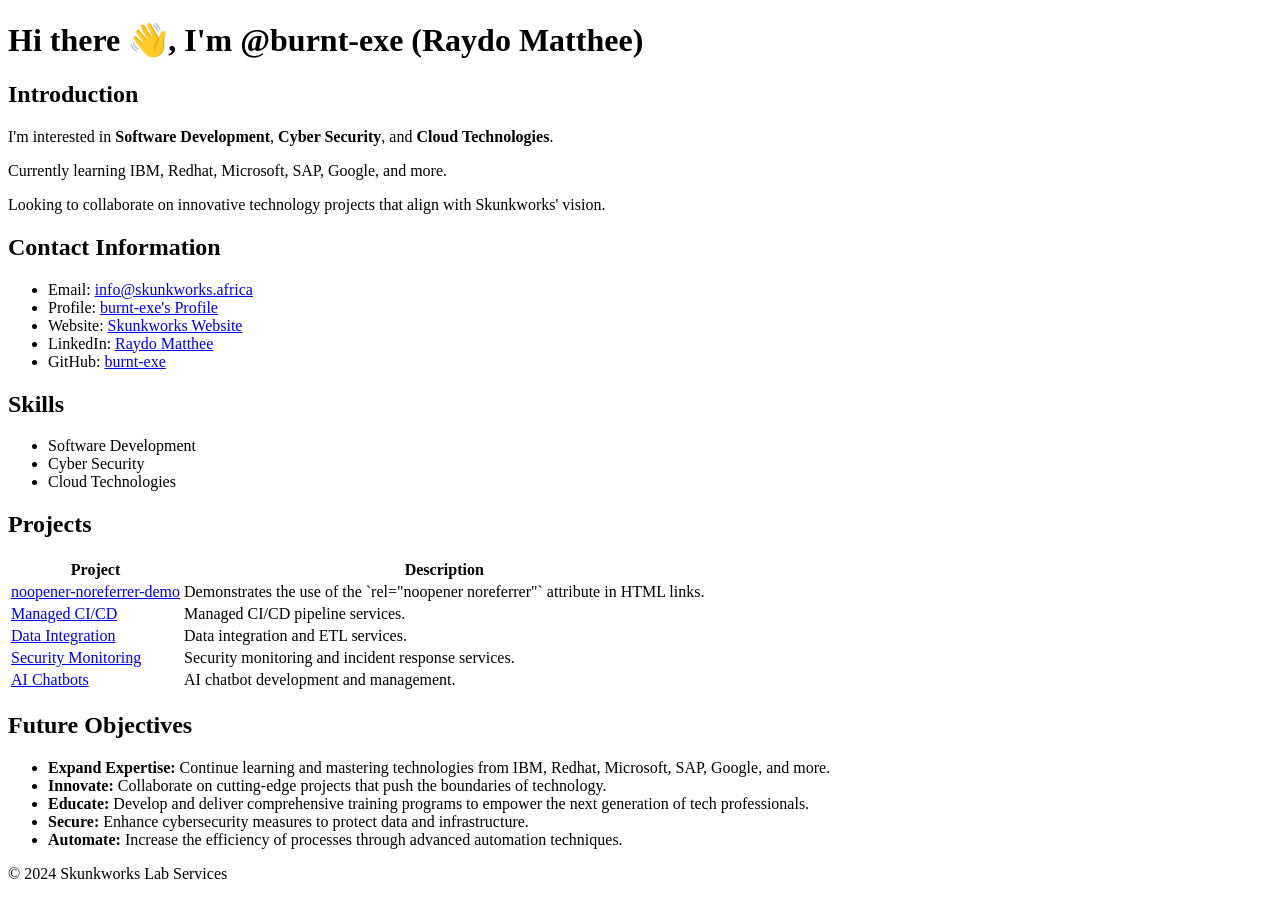
==== index.html @ c267a1cf "Create index.html Signed-off-by: Raydo M <126121348+burnt-exe@users.noreply.github.com>" ====
<!DOCTYPE html>
<html lang="en">
<head>
    <meta charset="UTF-8">
    <meta name="viewport" content="width=device-width, initial-scale=1.0">
    <title>Raydo Matthee - CV</title>
    
    <!-- SEO Meta Tags -->
    <meta name="description" content="CV of Raydo Matthee (@burnt-exe) - Software Developer, Cyber Security Specialist, and Cloud Technologies Expert">
    <meta name="keywords" content="Raydo Matthee, burnt-exe, CV, Software Development, Cyber Security, Cloud Technologies">
    
    <!-- Open Graph Tags -->
    <meta property="og:title" content="Raydo Matthee (@burnt-exe) - CV">
    <meta property="og:description" content="Professional CV of Raydo Matthee - Software Developer, Cyber Security Specialist, and Cloud Technologies Expert">
    <meta property="og:type" content="website">
    <meta property="og:url" content="https://burnt-exe.github.io/burnt-exe.io">
    <meta property="og:image" content="https://burnt-exe.github.io/burnt-exe.io/profile-picture.jpg">
    
    <!-- Favicon -->
    <link rel="icon" href="favicon.ico" type="image/x-icon">
</head>
<body>
    <header>
        <h1>Hi there 👋, I'm @burnt-exe (Raydo Matthee)</h1>
    </header>

    <main>
        <section id="introduction">
            <h2>Introduction</h2>
            <p>I'm interested in <strong>Software Development</strong>, <strong>Cyber Security</strong>, and <strong>Cloud Technologies</strong>.</p>
            <p>Currently learning IBM, Redhat, Microsoft, SAP, Google, and more.</p>
            <p>Looking to collaborate on innovative technology projects that align with Skunkworks' vision.</p>
        </section>

        <section id="contact">
            <h2>Contact Information</h2>
            <ul>
                <li>Email: <a href="mailto:info@skunkworks.africa">info@skunkworks.africa</a></li>
                <li>Profile: <a href="https://burnt-exe.github.io/burnt-exe.io">burnt-exe's Profile</a></li>
                <li>Website: <a href="https://www.skunkworks.africa">Skunkworks Website</a></li>
                <li>LinkedIn: <a href="https://www.linkedin.com/in/raydo-matthee/">Raydo Matthee</a></li>
                <li>GitHub: <a href="https://github.com/burnt-exe">burnt-exe</a></li>
            </ul>
        </section>

        <section id="skills">
            <h2>Skills</h2>
            <ul>
                <li>Software Development</li>
                <li>Cyber Security</li>
                <li>Cloud Technologies</li>
            </ul>
        </section>

        <section id="projects">
            <h2>Projects</h2>
            <table>
                <tr>
                    <th>Project</th>
                    <th>Description</th>
                </tr>
                <tr>
                    <td><a href="https://github.com/Skunkworks-Lab-Services/noopener-noreferrer-demo">noopener-noreferrer-demo</a></td>
                    <td>Demonstrates the use of the `rel="noopener noreferrer"` attribute in HTML links.</td>
                </tr>
                <tr>
                    <td><a href="https://github.com/Skunkworks-Lab-Services/ci-cd">Managed CI/CD</a></td>
                    <td>Managed CI/CD pipeline services.</td>
                </tr>
                <tr>
                    <td><a href="https://github.com/Skunkworks-Lab-Services/data-integration">Data Integration</a></td>
                    <td>Data integration and ETL services.</td>
                </tr>
                <tr>
                    <td><a href="https://github.com/Skunkworks-Lab-Services/security-monitoring">Security Monitoring</a></td>
                    <td>Security monitoring and incident response services.</td>
                </tr>
                <tr>
                    <td><a href="https://github.com/Skunkworks-Lab-Services/ai-chatbots">AI Chatbots</a></td>
                    <td>AI chatbot development and management.</td>
                </tr>
            </table>
        </section>

        <section id="future-objectives">
            <h2>Future Objectives</h2>
            <ul>
                <li><strong>Expand Expertise:</strong> Continue learning and mastering technologies from IBM, Redhat, Microsoft, SAP, Google, and more.</li>
                <li><strong>Innovate:</strong> Collaborate on cutting-edge projects that push the boundaries of technology.</li>
                <li><strong>Educate:</strong> Develop and deliver comprehensive training programs to empower the next generation of tech professionals.</li>
                <li><strong>Secure:</strong> Enhance cybersecurity measures to protect data and infrastructure.</li>
                <li><strong>Automate:</strong> Increase the efficiency of processes through advanced automation techniques.</li>
            </ul>
        </section>
    </main>

    <footer>
        <p>&copy; 2024 Skunkworks Lab Services</p>
    </footer>
</body>
</html>
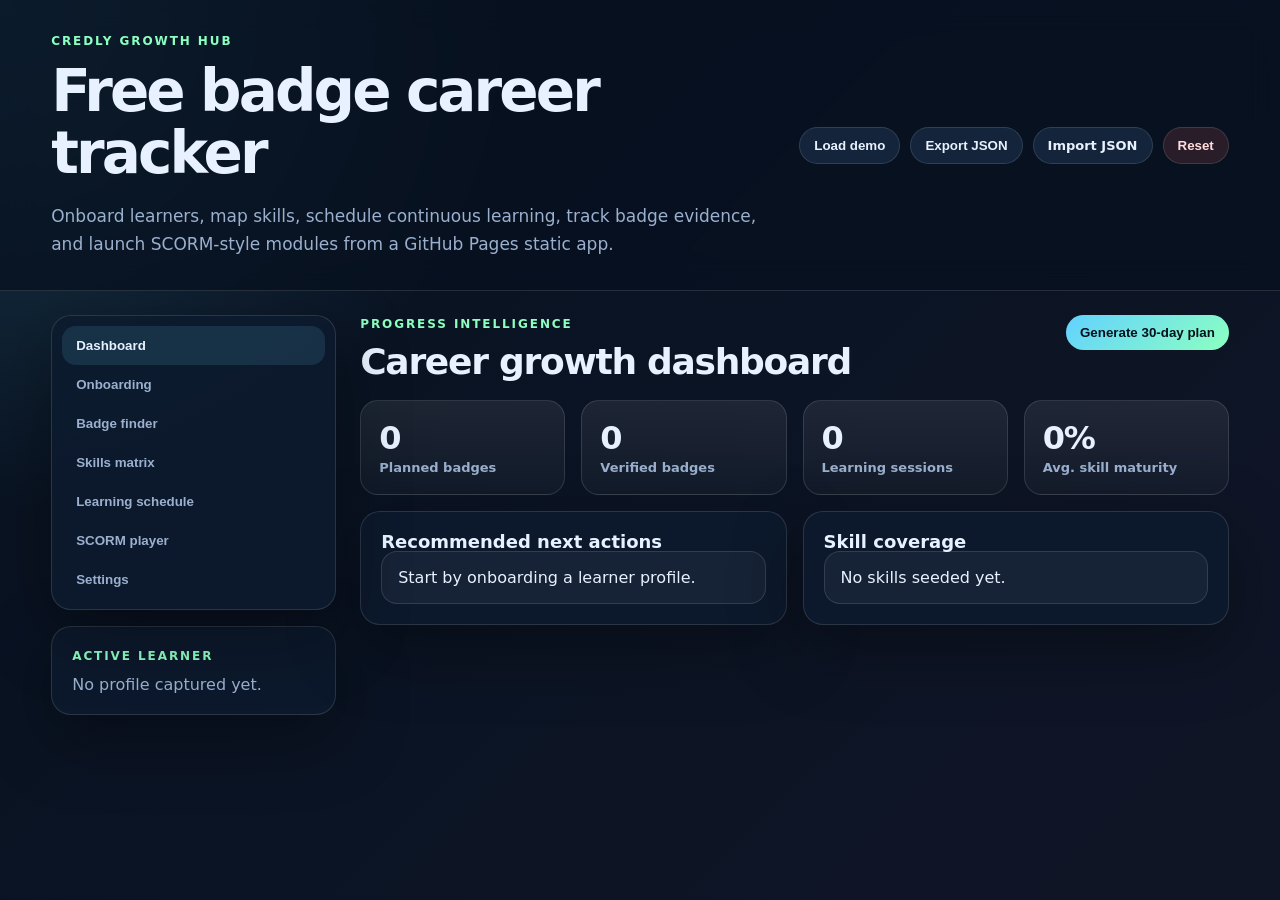
==== commit 0264773f: "Deploy Credly Growth Hub static app" ====
--- a/index.html
+++ b/index.html
@@ -1,101 +1,360 @@
-<!DOCTYPE html>
+<!doctype html>
 <html lang="en">
 <head>
-    <meta charset="UTF-8">
-    <meta name="viewport" content="width=device-width, initial-scale=1.0">
-    <title>Raydo Matthee - CV</title>
-    
-    <!-- SEO Meta Tags -->
-    <meta name="description" content="CV of Raydo Matthee (@burnt-exe) - Software Developer, Cyber Security Specialist, and Cloud Technologies Expert">
-    <meta name="keywords" content="Raydo Matthee, burnt-exe, CV, Software Development, Cyber Security, Cloud Technologies">
-    
-    <!-- Open Graph Tags -->
-    <meta property="og:title" content="Raydo Matthee (@burnt-exe) - CV">
-    <meta property="og:description" content="Professional CV of Raydo Matthee - Software Developer, Cyber Security Specialist, and Cloud Technologies Expert">
-    <meta property="og:type" content="website">
-    <meta property="og:url" content="https://burnt-exe.github.io/burnt-exe.io">
-    <meta property="og:image" content="https://burnt-exe.github.io/burnt-exe.io/profile-picture.jpg">
-    
-    <!-- Favicon -->
-    <link rel="icon" href="favicon.ico" type="image/x-icon">
+  <meta charset="utf-8" />
+  <meta name="viewport" content="width=device-width, initial-scale=1" />
+  <title>Credly Growth Hub | Badge Career Tracker</title>
+  <meta name="description" content="Static GitHub Pages app for learner onboarding, free Credly badge planning, skills tracking, scheduled learning, and SCORM-style progress." />
+  <link rel="manifest" href="manifest.webmanifest" />
+  <style>
+    :root {
+      --bg: #07111f;
+      --panel: #0d1b2e;
+      --panel-2: #13243b;
+      --text: #e8f1ff;
+      --muted: #9bb0ce;
+      --brand: #62d2ff;
+      --brand-2: #8cffc1;
+      --danger: #ff6b6b;
+      --warn: #ffd166;
+      --line: rgba(255,255,255,.12);
+      --shadow: 0 22px 70px rgba(0,0,0,.35);
+      --radius: 20px;
+    }
+    * { box-sizing: border-box; }
+    body {
+      margin: 0;
+      font-family: Inter, ui-sans-serif, system-ui, -apple-system, BlinkMacSystemFont, "Segoe UI", sans-serif;
+      background: radial-gradient(circle at top left, rgba(98,210,255,.22), transparent 32rem), linear-gradient(135deg, #07111f 0%, #0b1424 50%, #101526 100%);
+      color: var(--text);
+      min-height: 100vh;
+    }
+    a { color: var(--brand); }
+    .app-header {
+      padding: 32px clamp(18px, 4vw, 56px);
+      display: grid;
+      grid-template-columns: minmax(0, 1fr) auto;
+      gap: 24px;
+      align-items: center;
+      border-bottom: 1px solid var(--line);
+      background: rgba(7,17,31,.74);
+      backdrop-filter: blur(16px);
+      position: sticky;
+      top: 0;
+      z-index: 10;
+    }
+    .eyebrow { color: var(--brand-2); text-transform: uppercase; font-size: 12px; letter-spacing: .16em; margin: 0 0 8px; font-weight: 800; }
+    h1, h2, h3 { margin: 0; line-height: 1.08; }
+    h1 { font-size: clamp(32px, 5vw, 58px); letter-spacing: -0.05em; }
+    h2 { font-size: clamp(24px, 3vw, 36px); letter-spacing: -0.035em; }
+    h3 { font-size: 18px; }
+    p { color: var(--muted); line-height: 1.65; }
+    .subtitle { max-width: 860px; font-size: 17px; margin-bottom: 0; }
+    .actions, .header-actions { display: flex; flex-wrap: wrap; gap: 10px; align-items: center; justify-content: flex-end; }
+    .btn {
+      appearance: none;
+      border: 1px solid var(--line);
+      border-radius: 999px;
+      color: var(--text);
+      background: var(--panel-2);
+      padding: 10px 14px;
+      font-weight: 800;
+      cursor: pointer;
+      transition: .18s ease;
+      text-decoration: none;
+      display: inline-flex;
+      align-items: center;
+      gap: 8px;
+    }
+    .btn:hover { transform: translateY(-1px); border-color: rgba(98,210,255,.55); }
+    .btn.primary { background: linear-gradient(135deg, var(--brand), var(--brand-2)); color: #04101c; border: 0; }
+    .btn.danger { background: rgba(255,107,107,.14); color: #ffdede; }
+    .btn.small { padding: 7px 10px; font-size: 12px; }
+    .layout { display: grid; grid-template-columns: 285px minmax(0, 1fr); gap: 24px; padding: 24px clamp(18px, 4vw, 56px) 56px; }
+    .sidebar { display: flex; flex-direction: column; gap: 16px; }
+    .nav, .panel {
+      background: rgba(13,27,46,.88);
+      border: 1px solid var(--line);
+      border-radius: var(--radius);
+      box-shadow: var(--shadow);
+    }
+    .nav { padding: 10px; position: sticky; top: 144px; }
+    .nav button {
+      width: 100%;
+      border: 0;
+      background: transparent;
+      color: var(--muted);
+      text-align: left;
+      padding: 12px 14px;
+      border-radius: 14px;
+      font-weight: 800;
+      cursor: pointer;
+    }
+    .nav button.active, .nav button:hover { background: rgba(98,210,255,.12); color: var(--text); }
+    .panel { padding: 20px; }
+    .content { min-width: 0; }
+    .view { display: none; }
+    .view.active { display: block; animation: fade .18s ease; }
+    @keyframes fade { from { opacity: 0; transform: translateY(6px); } to { opacity: 1; transform: none; } }
+    .section-heading { display: flex; justify-content: space-between; align-items: flex-start; gap: 16px; margin-bottom: 18px; }
+    .grid { display: grid; gap: 16px; }
+    .stats { grid-template-columns: repeat(4, minmax(0, 1fr)); }
+    .two { grid-template-columns: repeat(2, minmax(0, 1fr)); }
+    .three { grid-template-columns: repeat(3, minmax(0, 1fr)); }
+    .stat { background: linear-gradient(180deg, rgba(255,255,255,.08), rgba(255,255,255,.03)); border: 1px solid var(--line); border-radius: 18px; padding: 18px; }
+    .stat strong { display: block; font-size: 32px; letter-spacing: -0.04em; }
+    .stat span { color: var(--muted); font-size: 13px; font-weight: 800; }
+    label { display: grid; gap: 7px; color: var(--muted); font-size: 13px; font-weight: 800; }
+    input, select, textarea {
+      width: 100%;
+      background: #07111f;
+      color: var(--text);
+      border: 1px solid var(--line);
+      border-radius: 14px;
+      padding: 12px 13px;
+      font: inherit;
+    }
+    textarea { resize: vertical; }
+    .form-grid { display: grid; grid-template-columns: repeat(2, minmax(0, 1fr)); gap: 14px; }
+    .wide { grid-column: 1 / -1; }
+    .card { border: 1px solid var(--line); border-radius: 16px; padding: 16px; background: rgba(255,255,255,.045); }
+    .card-title { display: flex; justify-content: space-between; gap: 12px; align-items: flex-start; }
+    .tag { border: 1px solid var(--line); background: rgba(98,210,255,.10); border-radius: 999px; padding: 5px 9px; color: var(--brand); font-size: 12px; font-weight: 800; white-space: nowrap; }
+    .muted { color: var(--muted); }
+    .stack { display: grid; gap: 12px; }
+    .progress { height: 10px; background: rgba(255,255,255,.08); border-radius: 999px; overflow: hidden; border: 1px solid var(--line); }
+    .progress > span { display: block; height: 100%; background: linear-gradient(90deg, var(--brand), var(--brand-2)); border-radius: inherit; }
+    table { width: 100%; border-collapse: collapse; }
+    th, td { border-bottom: 1px solid var(--line); padding: 11px 8px; text-align: left; vertical-align: top; }
+    th { color: var(--brand-2); font-size: 12px; text-transform: uppercase; letter-spacing: .08em; }
+    .toolbar { display: flex; gap: 10px; flex-wrap: wrap; margin: 0 0 14px; }
+    .file-label input { display: none; }
+    .scorm-frame { width: 100%; min-height: 420px; border: 1px solid var(--line); border-radius: 18px; background: #fff; }
+    .notice { border-left: 4px solid var(--warn); background: rgba(255,209,102,.1); padding: 13px 15px; border-radius: 14px; color: #ffeec0; }
+    @media (max-width: 960px) {
+      .app-header, .layout { grid-template-columns: 1fr; }
+      .nav { position: static; }
+      .stats, .two, .three, .form-grid { grid-template-columns: 1fr; }
+      .header-actions { justify-content: flex-start; }
+    }
+  </style>
 </head>
 <body>
-    <header>
-        <h1>Hi there 👋, I'm @burnt-exe (Raydo Matthee)</h1>
-    </header>
-
-    <main>
-        <section id="introduction">
-            <h2>Introduction</h2>
-            <p>I'm interested in <strong>Software Development</strong>, <strong>Cyber Security</strong>, and <strong>Cloud Technologies</strong>.</p>
-            <p>Currently learning IBM, Redhat, Microsoft, SAP, Google, and more.</p>
-            <p>Looking to collaborate on innovative technology projects that align with Skunkworks' vision.</p>
-        </section>
-
-        <section id="contact">
-            <h2>Contact Information</h2>
-            <ul>
-                <li>Email: <a href="mailto:info@skunkworks.africa">info@skunkworks.africa</a></li>
-                <li>Profile: <a href="https://burnt-exe.github.io/burnt-exe.io">burnt-exe's Profile</a></li>
-                <li>Website: <a href="https://www.skunkworks.africa">Skunkworks Website</a></li>
-                <li>LinkedIn: <a href="https://www.linkedin.com/in/raydo-matthee/">Raydo Matthee</a></li>
-                <li>GitHub: <a href="https://github.com/burnt-exe">burnt-exe</a></li>
-            </ul>
-        </section>
-
-        <section id="skills">
-            <h2>Skills</h2>
-            <ul>
-                <li>Software Development</li>
-                <li>Cyber Security</li>
-                <li>Cloud Technologies</li>
-            </ul>
-        </section>
-
-        <section id="projects">
-            <h2>Projects</h2>
-            <table>
-                <tr>
-                    <th>Project</th>
-                    <th>Description</th>
-                </tr>
-                <tr>
-                    <td><a href="https://github.com/Skunkworks-Lab-Services/noopener-noreferrer-demo">noopener-noreferrer-demo</a></td>
-                    <td>Demonstrates the use of the `rel="noopener noreferrer"` attribute in HTML links.</td>
-                </tr>
-                <tr>
-                    <td><a href="https://github.com/Skunkworks-Lab-Services/ci-cd">Managed CI/CD</a></td>
-                    <td>Managed CI/CD pipeline services.</td>
-                </tr>
-                <tr>
-                    <td><a href="https://github.com/Skunkworks-Lab-Services/data-integration">Data Integration</a></td>
-                    <td>Data integration and ETL services.</td>
-                </tr>
-                <tr>
-                    <td><a href="https://github.com/Skunkworks-Lab-Services/security-monitoring">Security Monitoring</a></td>
-                    <td>Security monitoring and incident response services.</td>
-                </tr>
-                <tr>
-                    <td><a href="https://github.com/Skunkworks-Lab-Services/ai-chatbots">AI Chatbots</a></td>
-                    <td>AI chatbot development and management.</td>
-                </tr>
-            </table>
-        </section>
-
-        <section id="future-objectives">
-            <h2>Future Objectives</h2>
-            <ul>
-                <li><strong>Expand Expertise:</strong> Continue learning and mastering technologies from IBM, Redhat, Microsoft, SAP, Google, and more.</li>
-                <li><strong>Innovate:</strong> Collaborate on cutting-edge projects that push the boundaries of technology.</li>
-                <li><strong>Educate:</strong> Develop and deliver comprehensive training programs to empower the next generation of tech professionals.</li>
-                <li><strong>Secure:</strong> Enhance cybersecurity measures to protect data and infrastructure.</li>
-                <li><strong>Automate:</strong> Increase the efficiency of processes through advanced automation techniques.</li>
-            </ul>
-        </section>
-    </main>
-
-    <footer>
-        <p>&copy; 2024 Skunkworks Lab Services</p>
-    </footer>
+  <header class="app-header">
+    <div>
+      <p class="eyebrow">Credly Growth Hub</p>
+      <h1>Free badge career tracker</h1>
+      <p class="subtitle">Onboard learners, map skills, schedule continuous learning, track badge evidence, and launch SCORM-style modules from a GitHub Pages static app.</p>
+    </div>
+    <div class="header-actions">
+      <button class="btn" id="demoBtn">Load demo</button>
+      <button class="btn" id="exportBtn">Export JSON</button>
+      <label class="btn file-label">Import JSON<input type="file" id="importFile" accept="application/json"></label>
+      <button class="btn danger" id="resetBtn">Reset</button>
+    </div>
+  </header>
+
+  <main class="layout">
+    <aside class="sidebar">
+      <nav class="nav" aria-label="Primary navigation">
+        <button class="active" data-view="dashboard">Dashboard</button>
+        <button data-view="onboard">Onboarding</button>
+        <button data-view="badges">Badge finder</button>
+        <button data-view="skills">Skills matrix</button>
+        <button data-view="schedule">Learning schedule</button>
+        <button data-view="scorm">SCORM player</button>
+        <button data-view="settings">Settings</button>
+      </nav>
+      <section class="panel">
+        <p class="eyebrow">Active learner</p>
+        <div id="profileMini" class="muted">No profile captured yet.</div>
+      </section>
+    </aside>
+
+    <section class="content">
+      <section id="dashboard" class="view active">
+        <div class="section-heading">
+          <div><p class="eyebrow">Progress intelligence</p><h2>Career growth dashboard</h2></div>
+          <button class="btn primary" id="generatePlan">Generate 30-day plan</button>
+        </div>
+        <div class="grid stats" id="stats"></div>
+        <div class="grid two" style="margin-top:16px">
+          <article class="panel"><h3>Recommended next actions</h3><div class="stack" id="recommendations"></div></article>
+          <article class="panel"><h3>Skill coverage</h3><div class="stack" id="coverage"></div></article>
+        </div>
+      </section>
+
+      <section id="onboard" class="view">
+        <div class="section-heading"><div><p class="eyebrow">Learner intake</p><h2>Onboard a user</h2></div></div>
+        <form id="profileForm" class="panel form-grid">
+          <label>Full name<input name="name" required placeholder="Learner name"></label>
+          <label>Email<input name="email" type="email" required placeholder="learner@company.com"></label>
+          <label>Current role<input name="role" placeholder="Junior Developer / Sales / Analyst"></label>
+          <label>Target career path<select name="careerPath" id="careerPath"></select></label>
+          <label>Weekly study hours<input name="weeklyHours" type="number" min="1" max="40" value="5"></label>
+          <label>Credly profile URL<input name="credlyUrl" type="url" placeholder="https://www.credly.com/users/.../badges"></label>
+          <label class="wide">Growth objective<textarea name="objective" rows="4" placeholder="Revenue, placement, delivery, certification or career target"></textarea></label>
+          <button class="btn primary wide" type="submit">Save profile and seed skills</button>
+        </form>
+      </section>
+
+      <section id="badges" class="view">
+        <div class="section-heading">
+          <div><p class="eyebrow">Free Credly discovery</p><h2>Badge finder</h2></div>
+          <input id="badgeSearch" placeholder="Search vendor, skill or query..." style="max-width:320px">
+        </div>
+        <div class="panel">
+          <div class="toolbar">
+            <button class="btn small" data-filter="all">All</button>
+            <button class="btn small" data-filter="AI">AI</button>
+            <button class="btn small" data-filter="Cybersecurity">Cybersecurity</button>
+            <button class="btn small" data-filter="Cloud">Cloud</button>
+            <button class="btn small" data-filter="Data">Data</button>
+            <button class="btn small" data-filter="DevOps">DevOps</button>
+            <button class="btn small" data-filter="Sales">Sales</button>
+          </div>
+          <div class="stack" id="badgeList"></div>
+        </div>
+      </section>
+
+      <section id="skills" class="view">
+        <div class="section-heading"><div><p class="eyebrow">Capability maturity</p><h2>Skills matrix</h2></div><button class="btn" id="addSkillBtn">Add skill</button></div>
+        <div class="panel stack" id="skillList"></div>
+      </section>
+
+      <section id="schedule" class="view">
+        <div class="section-heading"><div><p class="eyebrow">Continuous learning</p><h2>Scheduled learning plan</h2></div><button class="btn" id="addSessionBtn">Add session</button></div>
+        <div class="panel"><table><thead><tr><th>Date</th><th>Topic</th><th>Badge / Module</th><th>Status</th><th></th></tr></thead><tbody id="scheduleRows"></tbody></table></div>
+      </section>
+
+      <section id="scorm" class="view">
+        <div class="section-heading"><div><p class="eyebrow">SCORM-style runtime</p><h2>Module launcher</h2></div><button class="btn primary" id="launchScorm">Launch sample module</button></div>
+        <div class="notice">This static app simulates the SCORM 1.2 JavaScript API for lightweight tracking. Production SCORM completion, sequencing, score persistence and audit trails should use an LMS or SCORM Cloud-style runtime.</div>
+        <div class="panel" style="margin-top:16px"><iframe class="scorm-frame" id="scormFrame" title="SCORM Module"></iframe></div>
+      </section>
+
+      <section id="settings" class="view">
+        <div class="section-heading"><div><p class="eyebrow">Governance</p><h2>Data and deployment settings</h2></div></div>
+        <div class="panel stack">
+          <div class="card"><h3>Storage model</h3><p>Current version uses browser localStorage, which is suitable for a static MVP and individual learner tracking. For multi-user operations, connect Supabase, Firebase, Moodle, SCORM Cloud, or Microsoft Entra-backed services.</p></div>
+          <div class="card"><h3>Evidence workflow</h3><p>Recommended approval flow: learner completes badge, submits Credly badge URL, manager validates issuer/date/skills, then marks the badge as verified in this app or a future backend.</p></div>
+          <div class="card"><h3>GitHub Pages</h3><p>The included workflow publishes this repository as a static site on every push to <code>main</code>.</p></div>
+        </div>
+      </section>
+    </section>
+  </main>
+
+<script>
+const careerPaths = {
+  "AI Solutions Consultant": ["AI Literacy", "Prompt Engineering", "RAG", "API Integration", "Solution Design", "Presentation Skills"],
+  "Cybersecurity Analyst": ["Cybersecurity", "Zero Trust", "Network Security", "SIEM", "Incident Response", "Risk Management"],
+  "Cloud Engineer": ["Cloud Fundamentals", "Linux", "Networking", "Containers", "Infrastructure as Code", "Monitoring"],
+  "Data Analyst": ["Data Literacy", "SQL", "Dashboards", "Data Visualization", "Analytics", "Reporting"],
+  "API Integration Developer": ["API Design", "Gateway", "Authentication", "JavaScript", "GraphQL", "DevOps"],
+  "IT Support Specialist": ["Customer Support", "Hardware", "Networking", "Cyber Hygiene", "Troubleshooting", "Documentation"],
+  "Technical Sales / Pre-Sales": ["Discovery", "Demo Skills", "Cloud", "Cybersecurity", "Business Value", "Proposal Writing"],
+  "LMS / eLearning Coordinator": ["SCORM", "Instructional Design", "Analytics", "Content QA", "Learner Support", "Accessibility"]
+};
+const vendors = [
+  ["MongoDB", "mongodb", ["AI", "RAG", "Database", "Security", "Data Modeling"]],
+  ["Tableau", "tableau", ["Data", "Dashboard", "Analytics", "Visualization", "Reporting"]],
+  ["The Linux Foundation", "the-linux-foundation", ["Cybersecurity", "Zero Trust", "DevOps", "Linux", "Open Source"]],
+  ["Fortinet", "fortinet", ["Cybersecurity", "Firewall", "Network Security", "Threat", "Operations"]],
+  ["Kong", "kong", ["API", "Gateway", "Developer", "APIOps", "Security"]],
+  ["SAP", "sap", ["Business Process", "S/4HANA", "Cloud", "Analytics", "Customer Experience"]],
+  ["SAS", "sas", ["SQL", "Analytics", "Data", "Programming", "Customer Intelligence"]],
+  ["Acronis", "acronis", ["Backup", "Recovery", "Cyber Protection", "Cloud", "Security"]],
+  ["Splunk", "splunk", ["SIEM", "Observability", "Security", "Monitoring", "Technical Selling"]],
+  ["Google Cloud", "google-cloud", ["Cloud", "Compute", "Data", "AI", "Machine Learning"]],
+  ["Microsoft", "microsoft", ["Azure", "AI", "Security", "Data", "Power Platform"]],
+  ["Oracle", "oracle", ["Cloud", "Database", "Analytics", "AI", "Sales Specialist"]],
+  ["Red Hat", "red-hat", ["Linux", "OpenShift", "Ansible", "Containers", "Cloud"]],
+  ["GitHub", "github", ["Git", "Actions", "Copilot", "DevOps", "Sales"]],
+  ["GitLab", "gitlab", ["DevOps", "CI/CD", "Security", "Git", "Source Control"]],
+  ["HashiCorp", "hashicorp", ["Terraform", "Vault", "Cloud", "Infrastructure", "DevOps"]],
+  ["VMware", "vmware", ["vSphere", "Virtualization", "Cloud", "NSX", "Tanzu"]],
+  ["HPE", "hewlett-packard-enterprise", ["Aruba", "Networking", "SD-WAN", "Cloud", "Storage"]],
+  ["Check Point", "checkpoint", ["Cloud", "Security", "Firewall", "Threat Prevention", "Sales"]],
+  ["F5", "f5", ["NGINX", "WAF", "WAAP", "API Security", "Distributed Cloud"]]
+];
+const catalog = vendors.flatMap(([vendor, slug, skills]) => skills.map(skill => ({
+  id: `${slug}-${skill}`.toLowerCase().replace(/[^a-z0-9]+/g,'-'),
+  vendor,
+  skill,
+  level: "Foundational",
+  cost: "Free",
+  query: `site:credly.com/org/${slug}/badge "Cost Free" "${skill}" "Level Foundational"`,
+  url: `https://www.google.com/search?q=${encodeURIComponent(`site:credly.com/org/${slug}/badge "Cost Free" "${skill}" "Level Foundational"`)}`
+})));
+const sampleScorm = `<!doctype html><html><head><meta charset="utf-8"><style>body{font-family:system-ui;margin:0;padding:34px;color:#102033;background:linear-gradient(135deg,#f5fbff,#e7fff3)}button{border:0;border-radius:999px;padding:12px 16px;background:#0b6bff;color:white;font-weight:800;cursor:pointer}.box{max-width:760px;margin:auto;background:white;border-radius:22px;padding:26px;box-shadow:0 18px 60px rgba(0,0,0,.12)}</style></head><body><div class="box"><h1>Sample SCORM Badge Sprint Module</h1><p>This demo simulates learner launch, lesson status, score and completion through the parent SCORM API shim.</p><ol><li>Choose a free Credly badge query.</li><li>Complete the vendor learning content.</li><li>Paste the badge URL into your evidence tracker.</li><li>Mark the scheduled learning session complete.</li></ol><button onclick="complete()">Complete module</button><p id="out"></p></div><script>function complete(){const api=parent.API;if(api){api.LMSInitialize('');api.LMSSetValue('cmi.core.lesson_status','completed');api.LMSSetValue('cmi.core.score.raw','100');api.LMSCommit('');api.LMSFinish('');document.getElementById('out').textContent='Module completed and sent to SCORM API shim.'}else{document.getElementById('out').textContent='No SCORM API detected.'}}<\/script></body></html>`;
+let state = JSON.parse(localStorage.getItem('credlyGrowthHub') || '{"profile":null,"skills":[],"badges":[],"schedule":[],"scorm":{}}');
+const $ = (s) => document.querySelector(s);
+const $$ = (s) => Array.from(document.querySelectorAll(s));
+function save(){ localStorage.setItem('credlyGrowthHub', JSON.stringify(state)); render(); }
+function todayOffset(n){ const d = new Date(); d.setDate(d.getDate()+n); return d.toISOString().slice(0,10); }
+function show(view){ $$('.view').forEach(v=>v.classList.remove('active')); $('#' + view).classList.add('active'); $$('.nav button').forEach(b=>b.classList.toggle('active', b.dataset.view===view)); }
+function escapeHtml(x){ return String(x||'').replace(/[&<>"']/g, m => ({'&':'&amp;','<':'&lt;','>':'&gt;','"':'&quot;',"'":'&#39;'}[m])); }
+function seedSkills(path){ return (careerPaths[path] || []).map(name => ({name, score: 10, evidence: ''})); }
+function render(){
+  const p = state.profile;
+  $('#profileMini').innerHTML = p ? `<strong>${escapeHtml(p.name)}</strong><br><span class="muted">${escapeHtml(p.role || 'Learner')} → ${escapeHtml(p.careerPath)}</span><br>${p.credlyUrl ? `<a href="${escapeHtml(p.credlyUrl)}" target="_blank" rel="noopener">Credly profile</a>` : '<span class="muted">No Credly URL yet</span>'}` : 'No profile captured yet.';
+  const completed = state.schedule.filter(s=>s.status==='Complete').length;
+  const verified = state.badges.filter(b=>b.status==='Verified').length;
+  const avgSkill = state.skills.length ? Math.round(state.skills.reduce((a,s)=>a+Number(s.score||0),0)/state.skills.length) : 0;
+  $('#stats').innerHTML = [[state.badges.length,'Planned badges'],[verified,'Verified badges'],[state.schedule.length,'Learning sessions'],[avgSkill+'%','Avg. skill maturity']].map(x=>`<div class="stat"><strong>${x[0]}</strong><span>${x[1]}</span></div>`).join('');
+  $('#recommendations').innerHTML = !p ? `<div class="card">Start by onboarding a learner profile.</div>` : [
+    `Add 3 free ${escapeHtml(p.careerPath)} badge targets to the plan.`,
+    `Schedule ${escapeHtml(p.weeklyHours || 5)} focused learning hours this week.`,
+    `Paste Credly evidence links as badges are completed.`,
+    completed ? `Review completed sessions and update skill maturity.` : `Complete your first scheduled learning session.`
+  ].map(t=>`<div class="card">${t}</div>`).join('');
+  $('#coverage').innerHTML = state.skills.length ? state.skills.map(s=>`<div><div class="card-title"><strong>${escapeHtml(s.name)}</strong><span>${Number(s.score||0)}%</span></div><div class="progress"><span style="width:${Number(s.score||0)}%"></span></div></div>`).join('') : '<div class="card">No skills seeded yet.</div>';
+  renderBadges(); renderSkills(); renderSchedule();
+}
+function renderBadges(){
+  const q = ($('#badgeSearch')?.value || '').toLowerCase();
+  const list = catalog.filter(b => !q || `${b.vendor} ${b.skill} ${b.query}`.toLowerCase().includes(q));
+  $('#badgeList').innerHTML = list.map(b => `<article class="card"><div class="card-title"><div><h3>${escapeHtml(b.vendor)} — ${escapeHtml(b.skill)}</h3><p><code>${escapeHtml(b.query)}</code></p></div><span class="tag">${b.cost}</span></div><div class="actions"><a class="btn small" href="${b.url}" target="_blank" rel="noopener">Search</a><button class="btn small" onclick="addBadge('${b.id}')">Add to plan</button></div></article>`).join('');
+}
+function renderSkills(){
+  $('#skillList').innerHTML = state.skills.length ? state.skills.map((s,i)=>`<div class="card"><div class="card-title"><strong>${escapeHtml(s.name)}</strong><span class="tag">${Number(s.score||0)}%</span></div><input type="range" min="0" max="100" value="${Number(s.score||0)}" oninput="state.skills[${i}].score=Number(this.value);save()"><input placeholder="Evidence URL or notes" value="${escapeHtml(s.evidence||'')}" onchange="state.skills[${i}].evidence=this.value;save()"><button class="btn small danger" onclick="state.skills.splice(${i},1);save()">Remove</button></div>`).join('') : '<div class="card">No skills yet. Save a profile or add a skill manually.</div>';
+}
+function renderSchedule(){
+  $('#scheduleRows').innerHTML = state.schedule.length ? state.schedule.map((s,i)=>`<tr><td>${escapeHtml(s.date)}</td><td>${escapeHtml(s.topic)}</td><td>${escapeHtml(s.badge)}</td><td><select onchange="state.schedule[${i}].status=this.value;save()"><option ${s.status==='Planned'?'selected':''}>Planned</option><option ${s.status==='In Progress'?'selected':''}>In Progress</option><option ${s.status==='Complete'?'selected':''}>Complete</option></select></td><td><button class="btn small danger" onclick="state.schedule.splice(${i},1);save()">Remove</button></td></tr>`).join('') : '<tr><td colspan="5" class="muted">No sessions scheduled yet.</td></tr>';
+}
+function addBadge(id){ const b = catalog.find(x=>x.id===id); if(!b) return; if(!state.badges.some(x=>x.id===id)) state.badges.push({...b, status:'Planned', evidence:''}); state.schedule.push({date: todayOffset(state.schedule.length+1), topic:b.skill, badge:`${b.vendor} ${b.skill}`, status:'Planned'}); save(); alert('Badge added to learning plan.'); }
+function generatePlan(){
+  const p = state.profile || {careerPath:'AI Solutions Consultant'};
+  const wanted = new Set((careerPaths[p.careerPath] || []).map(x=>x.toLowerCase()));
+  const picks = catalog.filter(b => [...wanted].some(w => b.skill.toLowerCase().includes(w.split(' ')[0]) || w.includes(b.skill.toLowerCase()))).slice(0,10);
+  const fallback = picks.length ? picks : catalog.slice(0,10);
+  fallback.forEach((b,i)=>{ if(!state.badges.some(x=>x.id===b.id)) state.badges.push({...b,status:'Planned',evidence:''}); state.schedule.push({date:todayOffset((i+1)*3), topic:b.skill, badge:`${b.vendor} ${b.skill}`, status:'Planned'}); });
+  save(); show('schedule');
+}
+window.API = {
+  data: {},
+  LMSInitialize(){ this.data.started = new Date().toISOString(); return 'true'; },
+  LMSSetValue(k,v){ this.data[k]=v; state.scorm[k]=v; return 'true'; },
+  LMSGetValue(k){ return this.data[k] || ''; },
+  LMSCommit(){ state.scorm.lastCommit = new Date().toISOString(); localStorage.setItem('credlyGrowthHub', JSON.stringify(state)); return 'true'; },
+  LMSFinish(){ state.scorm.finished = new Date().toISOString(); save(); return 'true'; },
+  LMSGetLastError(){ return '0'; }, LMSGetErrorString(){ return 'No error'; }, LMSGetDiagnostic(){ return 'OK'; }
+};
+$$('.nav button').forEach(b=>b.onclick=()=>show(b.dataset.view));
+$('#careerPath').innerHTML = Object.keys(careerPaths).map(p=>`<option>${p}</option>`).join('');
+$('#profileForm').onsubmit = (e) => { e.preventDefault(); const f = new FormData(e.target); state.profile = Object.fromEntries(f.entries()); state.skills = seedSkills(state.profile.careerPath); save(); show('dashboard'); };
+$('#badgeSearch').oninput = renderBadges;
+$$('[data-filter]').forEach(b=>b.onclick=()=>{ $('#badgeSearch').value = b.dataset.filter === 'all' ? '' : b.dataset.filter; renderBadges(); });
+$('#generatePlan').onclick = generatePlan;
+$('#addSkillBtn').onclick = () => { const name = prompt('Skill name'); if(name){ state.skills.push({name,score:0,evidence:''}); save(); } };
+$('#addSessionBtn').onclick = () => { const topic = prompt('Learning topic'); if(topic){ state.schedule.push({date:todayOffset(1), topic, badge:'Manual / SCORM module', status:'Planned'}); save(); } };
+$('#launchScorm').onclick = () => { $('#scormFrame').srcdoc = sampleScorm; };
+$('#demoBtn').onclick = () => { state = {profile:{name:'Demo Learner',email:'learner@skunkworks.africa',role:'Junior Consultant',careerPath:'AI Solutions Consultant',weeklyHours:5,credlyUrl:'',objective:'Build an AI consulting badge portfolio.'},skills:seedSkills('AI Solutions Consultant'),badges:[],schedule:[],scorm:{}}; generatePlan(); show('dashboard'); };
+$('#exportBtn').onclick = () => { const blob = new Blob([JSON.stringify(state,null,2)], {type:'application/json'}); const a=document.createElement('a'); a.href=URL.createObjectURL(blob); a.download='credly-growth-profile.json'; a.click(); URL.revokeObjectURL(a.href); };
+$('#importFile').onchange = async (e) => { const file=e.target.files[0]; if(!file)return; state=JSON.parse(await file.text()); save(); };
+$('#resetBtn').onclick = () => { if(confirm('Reset local learner data?')){ localStorage.removeItem('credlyGrowthHub'); state={profile:null,skills:[],badges:[],schedule:[],scorm:{}}; render(); } };
+if ('serviceWorker' in navigator) navigator.serviceWorker.register('./service-worker.js').catch(()=>{});
+render();
+</script>
 </body>
 </html>
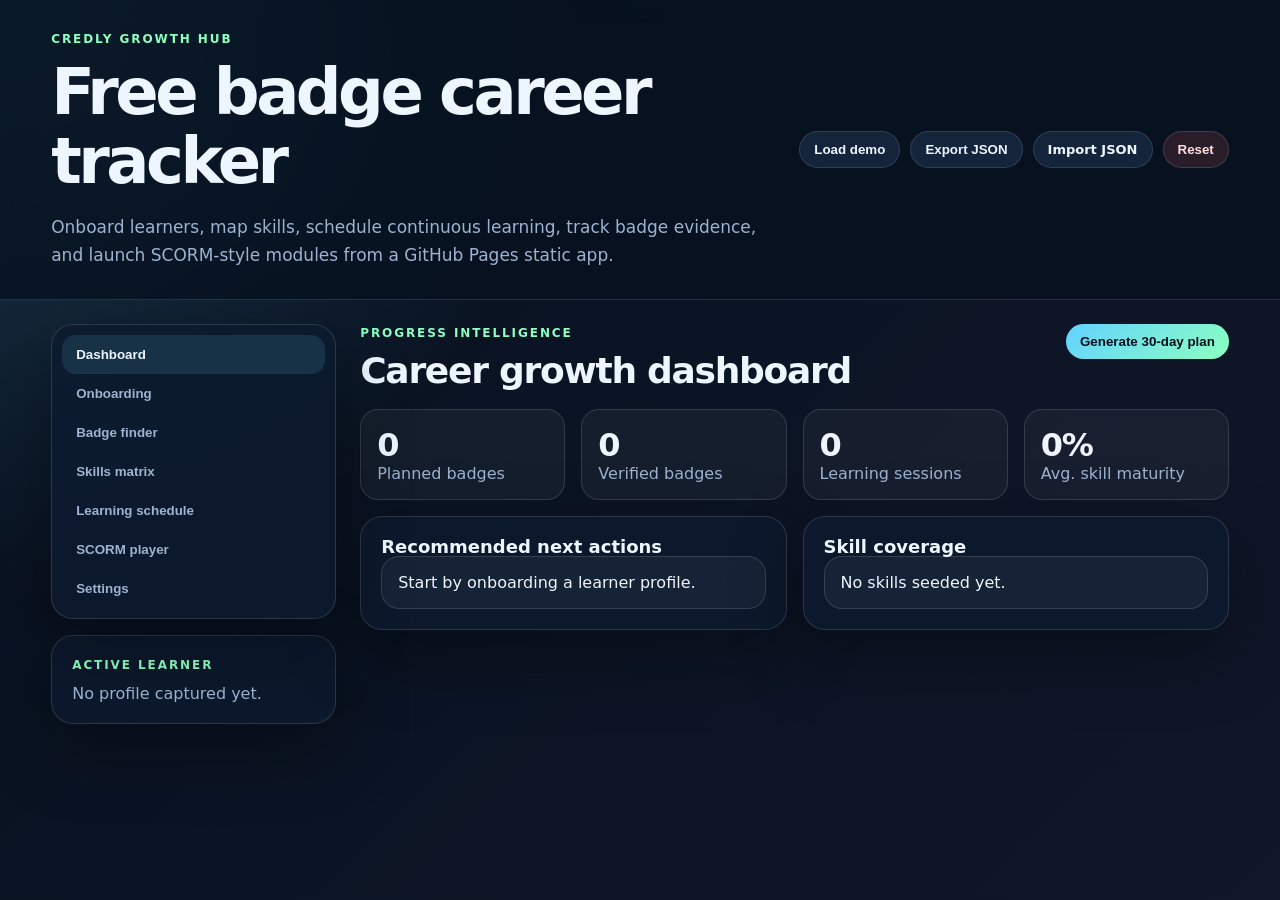
==== commit 95ca60fa: "Refine governance copy and Entra-backed storage direction" ====
--- a/index.html
+++ b/index.html
@@ -4,143 +4,97 @@
   <meta charset="utf-8" />
   <meta name="viewport" content="width=device-width, initial-scale=1" />
   <title>Credly Growth Hub | Badge Career Tracker</title>
-  <meta name="description" content="Static GitHub Pages app for learner onboarding, free Credly badge planning, skills tracking, scheduled learning, and SCORM-style progress." />
+  <meta name="description" content="Static learning-growth app for onboarding users, tracking skills, planning free Credly badges, and managing continuous SCORM-style learning." />
   <link rel="manifest" href="manifest.webmanifest" />
   <style>
     :root {
       --bg: #07111f;
       --panel: #0d1b2e;
-      --panel-2: #13243b;
-      --text: #e8f1ff;
-      --muted: #9bb0ce;
-      --brand: #62d2ff;
-      --brand-2: #8cffc1;
+      --panel2: #14243b;
+      --text: #edf5ff;
+      --muted: #9eb3d0;
+      --brand: #63d2ff;
+      --accent: #8cffc1;
+      --warn: #ffd166;
       --danger: #ff6b6b;
-      --warn: #ffd166;
-      --line: rgba(255,255,255,.12);
-      --shadow: 0 22px 70px rgba(0,0,0,.35);
-      --radius: 20px;
+      --line: rgba(255,255,255,.13);
+      --shadow: 0 24px 70px rgba(0,0,0,.34);
+      --radius: 22px;
     }
     * { box-sizing: border-box; }
     body {
       margin: 0;
+      min-height: 100vh;
       font-family: Inter, ui-sans-serif, system-ui, -apple-system, BlinkMacSystemFont, "Segoe UI", sans-serif;
-      background: radial-gradient(circle at top left, rgba(98,210,255,.22), transparent 32rem), linear-gradient(135deg, #07111f 0%, #0b1424 50%, #101526 100%);
       color: var(--text);
-      min-height: 100vh;
+      background: radial-gradient(circle at top left, rgba(99,210,255,.22), transparent 36rem), linear-gradient(135deg, #07111f, #0b1424 50%, #111629);
     }
     a { color: var(--brand); }
-    .app-header {
-      padding: 32px clamp(18px, 4vw, 56px);
+    h1, h2, h3 { margin: 0; line-height: 1.08; }
+    h1 { font-size: clamp(34px, 6vw, 64px); letter-spacing: -.055em; }
+    h2 { font-size: clamp(24px, 3vw, 36px); letter-spacing: -.035em; }
+    h3 { font-size: 18px; }
+    p { color: var(--muted); line-height: 1.65; }
+    code { color: var(--accent); white-space: normal; }
+    .eyebrow { margin: 0 0 8px; color: var(--accent); text-transform: uppercase; letter-spacing: .16em; font-size: 12px; font-weight: 900; }
+    .header {
+      position: sticky;
+      top: 0;
+      z-index: 20;
       display: grid;
-      grid-template-columns: minmax(0, 1fr) auto;
+      grid-template-columns: minmax(0,1fr) auto;
       gap: 24px;
       align-items: center;
+      padding: 30px clamp(18px, 4vw, 58px);
       border-bottom: 1px solid var(--line);
-      background: rgba(7,17,31,.74);
+      background: rgba(7,17,31,.78);
       backdrop-filter: blur(16px);
-      position: sticky;
-      top: 0;
-      z-index: 10;
     }
-    .eyebrow { color: var(--brand-2); text-transform: uppercase; font-size: 12px; letter-spacing: .16em; margin: 0 0 8px; font-weight: 800; }
-    h1, h2, h3 { margin: 0; line-height: 1.08; }
-    h1 { font-size: clamp(32px, 5vw, 58px); letter-spacing: -0.05em; }
-    h2 { font-size: clamp(24px, 3vw, 36px); letter-spacing: -0.035em; }
-    h3 { font-size: 18px; }
-    p { color: var(--muted); line-height: 1.65; }
-    .subtitle { max-width: 860px; font-size: 17px; margin-bottom: 0; }
-    .actions, .header-actions { display: flex; flex-wrap: wrap; gap: 10px; align-items: center; justify-content: flex-end; }
-    .btn {
-      appearance: none;
-      border: 1px solid var(--line);
-      border-radius: 999px;
-      color: var(--text);
-      background: var(--panel-2);
-      padding: 10px 14px;
-      font-weight: 800;
-      cursor: pointer;
-      transition: .18s ease;
-      text-decoration: none;
-      display: inline-flex;
-      align-items: center;
-      gap: 8px;
-    }
-    .btn:hover { transform: translateY(-1px); border-color: rgba(98,210,255,.55); }
-    .btn.primary { background: linear-gradient(135deg, var(--brand), var(--brand-2)); color: #04101c; border: 0; }
-    .btn.danger { background: rgba(255,107,107,.14); color: #ffdede; }
-    .btn.small { padding: 7px 10px; font-size: 12px; }
-    .layout { display: grid; grid-template-columns: 285px minmax(0, 1fr); gap: 24px; padding: 24px clamp(18px, 4vw, 56px) 56px; }
-    .sidebar { display: flex; flex-direction: column; gap: 16px; }
-    .nav, .panel {
-      background: rgba(13,27,46,.88);
-      border: 1px solid var(--line);
-      border-radius: var(--radius);
-      box-shadow: var(--shadow);
-    }
-    .nav { padding: 10px; position: sticky; top: 144px; }
-    .nav button {
-      width: 100%;
-      border: 0;
-      background: transparent;
-      color: var(--muted);
-      text-align: left;
-      padding: 12px 14px;
-      border-radius: 14px;
-      font-weight: 800;
-      cursor: pointer;
-    }
-    .nav button.active, .nav button:hover { background: rgba(98,210,255,.12); color: var(--text); }
+    .subtitle { max-width: 900px; font-size: 17px; margin-bottom: 0; }
+    .layout { display: grid; grid-template-columns: 285px minmax(0,1fr); gap: 24px; padding: 24px clamp(18px, 4vw, 58px) 58px; }
+    .panel, .nav { border: 1px solid var(--line); background: rgba(13,27,46,.88); border-radius: var(--radius); box-shadow: var(--shadow); }
     .panel { padding: 20px; }
-    .content { min-width: 0; }
+    .nav { padding: 10px; position: sticky; top: 145px; }
+    .nav button { width: 100%; padding: 12px 14px; border: 0; border-radius: 14px; background: transparent; color: var(--muted); text-align: left; font-weight: 900; cursor: pointer; }
+    .nav button.active, .nav button:hover { background: rgba(99,210,255,.12); color: var(--text); }
     .view { display: none; }
     .view.active { display: block; animation: fade .18s ease; }
     @keyframes fade { from { opacity: 0; transform: translateY(6px); } to { opacity: 1; transform: none; } }
     .section-heading { display: flex; justify-content: space-between; align-items: flex-start; gap: 16px; margin-bottom: 18px; }
+    .actions, .header-actions, .toolbar { display: flex; flex-wrap: wrap; gap: 10px; align-items: center; }
+    .header-actions { justify-content: flex-end; }
+    .btn { border: 1px solid var(--line); border-radius: 999px; color: var(--text); background: var(--panel2); padding: 10px 14px; font-weight: 900; cursor: pointer; text-decoration: none; display: inline-flex; gap: 8px; align-items: center; }
+    .btn:hover { border-color: rgba(99,210,255,.55); transform: translateY(-1px); }
+    .btn.primary { border: 0; color: #04101c; background: linear-gradient(135deg, var(--brand), var(--accent)); }
+    .btn.danger { color: #ffdede; background: rgba(255,107,107,.14); }
+    .btn.small { padding: 7px 10px; font-size: 12px; }
     .grid { display: grid; gap: 16px; }
-    .stats { grid-template-columns: repeat(4, minmax(0, 1fr)); }
-    .two { grid-template-columns: repeat(2, minmax(0, 1fr)); }
-    .three { grid-template-columns: repeat(3, minmax(0, 1fr)); }
-    .stat { background: linear-gradient(180deg, rgba(255,255,255,.08), rgba(255,255,255,.03)); border: 1px solid var(--line); border-radius: 18px; padding: 18px; }
-    .stat strong { display: block; font-size: 32px; letter-spacing: -0.04em; }
-    .stat span { color: var(--muted); font-size: 13px; font-weight: 800; }
-    label { display: grid; gap: 7px; color: var(--muted); font-size: 13px; font-weight: 800; }
-    input, select, textarea {
-      width: 100%;
-      background: #07111f;
-      color: var(--text);
-      border: 1px solid var(--line);
-      border-radius: 14px;
-      padding: 12px 13px;
-      font: inherit;
-    }
+    .stats { grid-template-columns: repeat(4, minmax(0,1fr)); }
+    .two { grid-template-columns: repeat(2, minmax(0,1fr)); }
+    .form-grid { display: grid; grid-template-columns: repeat(2, minmax(0,1fr)); gap: 14px; }
+    .wide { grid-column: 1 / -1; }
+    .stat, .card { border: 1px solid var(--line); border-radius: 18px; background: rgba(255,255,255,.045); padding: 16px; }
+    .stat strong { display: block; font-size: 32px; letter-spacing: -.04em; }
+    .stat span, .muted { color: var(--muted); }
+    label { display: grid; gap: 7px; color: var(--muted); font-size: 13px; font-weight: 900; }
+    input, select, textarea { width: 100%; border: 1px solid var(--line); border-radius: 14px; color: var(--text); background: #07111f; padding: 12px 13px; font: inherit; }
     textarea { resize: vertical; }
-    .form-grid { display: grid; grid-template-columns: repeat(2, minmax(0, 1fr)); gap: 14px; }
-    .wide { grid-column: 1 / -1; }
-    .card { border: 1px solid var(--line); border-radius: 16px; padding: 16px; background: rgba(255,255,255,.045); }
+    .file-label input { display: none; }
+    .stack { display: grid; gap: 12px; }
     .card-title { display: flex; justify-content: space-between; gap: 12px; align-items: flex-start; }
-    .tag { border: 1px solid var(--line); background: rgba(98,210,255,.10); border-radius: 999px; padding: 5px 9px; color: var(--brand); font-size: 12px; font-weight: 800; white-space: nowrap; }
-    .muted { color: var(--muted); }
-    .stack { display: grid; gap: 12px; }
-    .progress { height: 10px; background: rgba(255,255,255,.08); border-radius: 999px; overflow: hidden; border: 1px solid var(--line); }
-    .progress > span { display: block; height: 100%; background: linear-gradient(90deg, var(--brand), var(--brand-2)); border-radius: inherit; }
+    .tag { white-space: nowrap; border: 1px solid var(--line); color: var(--brand); border-radius: 999px; background: rgba(99,210,255,.1); padding: 5px 9px; font-size: 12px; font-weight: 900; }
+    .progress { height: 10px; border-radius: 999px; overflow: hidden; border: 1px solid var(--line); background: rgba(255,255,255,.08); }
+    .progress span { display: block; height: 100%; border-radius: inherit; background: linear-gradient(90deg, var(--brand), var(--accent)); }
     table { width: 100%; border-collapse: collapse; }
-    th, td { border-bottom: 1px solid var(--line); padding: 11px 8px; text-align: left; vertical-align: top; }
-    th { color: var(--brand-2); font-size: 12px; text-transform: uppercase; letter-spacing: .08em; }
-    .toolbar { display: flex; gap: 10px; flex-wrap: wrap; margin: 0 0 14px; }
-    .file-label input { display: none; }
-    .scorm-frame { width: 100%; min-height: 420px; border: 1px solid var(--line); border-radius: 18px; background: #fff; }
+    th, td { padding: 11px 8px; border-bottom: 1px solid var(--line); vertical-align: top; text-align: left; }
+    th { color: var(--accent); text-transform: uppercase; letter-spacing: .08em; font-size: 12px; }
     .notice { border-left: 4px solid var(--warn); background: rgba(255,209,102,.1); padding: 13px 15px; border-radius: 14px; color: #ffeec0; }
-    @media (max-width: 960px) {
-      .app-header, .layout { grid-template-columns: 1fr; }
-      .nav { position: static; }
-      .stats, .two, .three, .form-grid { grid-template-columns: 1fr; }
-      .header-actions { justify-content: flex-start; }
-    }
+    .scorm-frame { width: 100%; min-height: 420px; border: 1px solid var(--line); border-radius: 18px; background: white; }
+    @media (max-width: 960px) { .header, .layout, .stats, .two, .form-grid { grid-template-columns: 1fr; } .nav { position: static; } .header-actions { justify-content: flex-start; } }
   </style>
 </head>
 <body>
-  <header class="app-header">
+  <header class="header">
     <div>
       <p class="eyebrow">Credly Growth Hub</p>
       <h1>Free badge career tracker</h1>
@@ -155,7 +109,7 @@
   </header>
 
   <main class="layout">
-    <aside class="sidebar">
+    <aside>
       <nav class="nav" aria-label="Primary navigation">
         <button class="active" data-view="dashboard">Dashboard</button>
         <button data-view="onboard">Onboarding</button>
@@ -165,18 +119,15 @@
         <button data-view="scorm">SCORM player</button>
         <button data-view="settings">Settings</button>
       </nav>
-      <section class="panel">
+      <section class="panel" style="margin-top:16px">
         <p class="eyebrow">Active learner</p>
         <div id="profileMini" class="muted">No profile captured yet.</div>
       </section>
     </aside>
 
-    <section class="content">
+    <section>
       <section id="dashboard" class="view active">
-        <div class="section-heading">
-          <div><p class="eyebrow">Progress intelligence</p><h2>Career growth dashboard</h2></div>
-          <button class="btn primary" id="generatePlan">Generate 30-day plan</button>
-        </div>
+        <div class="section-heading"><div><p class="eyebrow">Progress intelligence</p><h2>Career growth dashboard</h2></div><button class="btn primary" id="generatePlan">Generate 30-day plan</button></div>
         <div class="grid stats" id="stats"></div>
         <div class="grid two" style="margin-top:16px">
           <article class="panel"><h3>Recommended next actions</h3><div class="stack" id="recommendations"></div></article>
@@ -199,19 +150,10 @@
       </section>
 
       <section id="badges" class="view">
-        <div class="section-heading">
-          <div><p class="eyebrow">Free Credly discovery</p><h2>Badge finder</h2></div>
-          <input id="badgeSearch" placeholder="Search vendor, skill or query..." style="max-width:320px">
-        </div>
+        <div class="section-heading"><div><p class="eyebrow">Free Credly discovery</p><h2>Badge finder</h2></div><input id="badgeSearch" placeholder="Search vendor, skill or query..." style="max-width:330px"></div>
         <div class="panel">
-          <div class="toolbar">
-            <button class="btn small" data-filter="all">All</button>
-            <button class="btn small" data-filter="AI">AI</button>
-            <button class="btn small" data-filter="Cybersecurity">Cybersecurity</button>
-            <button class="btn small" data-filter="Cloud">Cloud</button>
-            <button class="btn small" data-filter="Data">Data</button>
-            <button class="btn small" data-filter="DevOps">DevOps</button>
-            <button class="btn small" data-filter="Sales">Sales</button>
+          <div class="toolbar" style="margin-bottom:14px">
+            <button class="btn small" data-filter="all">All</button><button class="btn small" data-filter="AI">AI</button><button class="btn small" data-filter="Cybersecurity">Cybersecurity</button><button class="btn small" data-filter="Cloud">Cloud</button><button class="btn small" data-filter="Data">Data</button><button class="btn small" data-filter="DevOps">DevOps</button><button class="btn small" data-filter="Sales">Sales</button>
           </div>
           <div class="stack" id="badgeList"></div>
         </div>
@@ -236,7 +178,7 @@
       <section id="settings" class="view">
         <div class="section-heading"><div><p class="eyebrow">Governance</p><h2>Data and deployment settings</h2></div></div>
         <div class="panel stack">
-          <div class="card"><h3>Storage model</h3><p>Current version uses browser localStorage, which is suitable for a static MVP and individual learner tracking. For multi-user operations, connect Supabase, Firebase, Moodle, SCORM Cloud, or Microsoft Entra-backed services.</p></div>
+          <div class="card"><h3>Storage model</h3><p>Current version uses browser localStorage, which is suitable for a static MVP and individual learner tracking. For multi-user operations, connect Microsoft Entra-backed services.</p></div>
           <div class="card"><h3>Evidence workflow</h3><p>Recommended approval flow: learner completes badge, submits Credly badge URL, manager validates issuer/date/skills, then marks the badge as verified in this app or a future backend.</p></div>
           <div class="card"><h3>GitHub Pages</h3><p>The included workflow publishes this repository as a static site on every push to <code>main</code>.</p></div>
         </div>
@@ -278,37 +220,28 @@
   ["F5", "f5", ["NGINX", "WAF", "WAAP", "API Security", "Distributed Cloud"]]
 ];
 const catalog = vendors.flatMap(([vendor, slug, skills]) => skills.map(skill => ({
-  id: `${slug}-${skill}`.toLowerCase().replace(/[^a-z0-9]+/g,'-'),
-  vendor,
-  skill,
-  level: "Foundational",
-  cost: "Free",
+  id: `${slug}-${skill}`.toLowerCase().replace(/[^a-z0-9]+/g, '-'), vendor, skill, level: 'Foundational', cost: 'Free',
   query: `site:credly.com/org/${slug}/badge "Cost Free" "${skill}" "Level Foundational"`,
   url: `https://www.google.com/search?q=${encodeURIComponent(`site:credly.com/org/${slug}/badge "Cost Free" "${skill}" "Level Foundational"`)}`
 })));
 const sampleScorm = `<!doctype html><html><head><meta charset="utf-8"><style>body{font-family:system-ui;margin:0;padding:34px;color:#102033;background:linear-gradient(135deg,#f5fbff,#e7fff3)}button{border:0;border-radius:999px;padding:12px 16px;background:#0b6bff;color:white;font-weight:800;cursor:pointer}.box{max-width:760px;margin:auto;background:white;border-radius:22px;padding:26px;box-shadow:0 18px 60px rgba(0,0,0,.12)}</style></head><body><div class="box"><h1>Sample SCORM Badge Sprint Module</h1><p>This demo simulates learner launch, lesson status, score and completion through the parent SCORM API shim.</p><ol><li>Choose a free Credly badge query.</li><li>Complete the vendor learning content.</li><li>Paste the badge URL into your evidence tracker.</li><li>Mark the scheduled learning session complete.</li></ol><button onclick="complete()">Complete module</button><p id="out"></p></div><script>function complete(){const api=parent.API;if(api){api.LMSInitialize('');api.LMSSetValue('cmi.core.lesson_status','completed');api.LMSSetValue('cmi.core.score.raw','100');api.LMSCommit('');api.LMSFinish('');document.getElementById('out').textContent='Module completed and sent to SCORM API shim.'}else{document.getElementById('out').textContent='No SCORM API detected.'}}<\/script></body></html>`;
 let state = JSON.parse(localStorage.getItem('credlyGrowthHub') || '{"profile":null,"skills":[],"badges":[],"schedule":[],"scorm":{}}');
-const $ = (s) => document.querySelector(s);
-const $$ = (s) => Array.from(document.querySelectorAll(s));
+const $ = s => document.querySelector(s);
+const $$ = s => [...document.querySelectorAll(s)];
+const escapeHtml = x => String(x || '').replace(/[&<>"']/g, m => ({'&':'&amp;','<':'&lt;','>':'&gt;','"':'&quot;',"'":'&#39;'}[m]));
+const todayOffset = n => { const d = new Date(); d.setDate(d.getDate() + n); return d.toISOString().slice(0, 10); };
 function save(){ localStorage.setItem('credlyGrowthHub', JSON.stringify(state)); render(); }
-function todayOffset(n){ const d = new Date(); d.setDate(d.getDate()+n); return d.toISOString().slice(0,10); }
-function show(view){ $$('.view').forEach(v=>v.classList.remove('active')); $('#' + view).classList.add('active'); $$('.nav button').forEach(b=>b.classList.toggle('active', b.dataset.view===view)); }
-function escapeHtml(x){ return String(x||'').replace(/[&<>"']/g, m => ({'&':'&amp;','<':'&lt;','>':'&gt;','"':'&quot;',"'":'&#39;'}[m])); }
-function seedSkills(path){ return (careerPaths[path] || []).map(name => ({name, score: 10, evidence: ''})); }
+function show(view){ $$('.view').forEach(v => v.classList.remove('active')); $('#' + view).classList.add('active'); $$('.nav button').forEach(b => b.classList.toggle('active', b.dataset.view === view)); }
+function seedSkills(path){ return (careerPaths[path] || []).map(name => ({ name, score: 10, evidence: '' })); }
 function render(){
   const p = state.profile;
   $('#profileMini').innerHTML = p ? `<strong>${escapeHtml(p.name)}</strong><br><span class="muted">${escapeHtml(p.role || 'Learner')} → ${escapeHtml(p.careerPath)}</span><br>${p.credlyUrl ? `<a href="${escapeHtml(p.credlyUrl)}" target="_blank" rel="noopener">Credly profile</a>` : '<span class="muted">No Credly URL yet</span>'}` : 'No profile captured yet.';
-  const completed = state.schedule.filter(s=>s.status==='Complete').length;
-  const verified = state.badges.filter(b=>b.status==='Verified').length;
-  const avgSkill = state.skills.length ? Math.round(state.skills.reduce((a,s)=>a+Number(s.score||0),0)/state.skills.length) : 0;
-  $('#stats').innerHTML = [[state.badges.length,'Planned badges'],[verified,'Verified badges'],[state.schedule.length,'Learning sessions'],[avgSkill+'%','Avg. skill maturity']].map(x=>`<div class="stat"><strong>${x[0]}</strong><span>${x[1]}</span></div>`).join('');
-  $('#recommendations').innerHTML = !p ? `<div class="card">Start by onboarding a learner profile.</div>` : [
-    `Add 3 free ${escapeHtml(p.careerPath)} badge targets to the plan.`,
-    `Schedule ${escapeHtml(p.weeklyHours || 5)} focused learning hours this week.`,
-    `Paste Credly evidence links as badges are completed.`,
-    completed ? `Review completed sessions and update skill maturity.` : `Complete your first scheduled learning session.`
-  ].map(t=>`<div class="card">${t}</div>`).join('');
-  $('#coverage').innerHTML = state.skills.length ? state.skills.map(s=>`<div><div class="card-title"><strong>${escapeHtml(s.name)}</strong><span>${Number(s.score||0)}%</span></div><div class="progress"><span style="width:${Number(s.score||0)}%"></span></div></div>`).join('') : '<div class="card">No skills seeded yet.</div>';
+  const completed = state.schedule.filter(s => s.status === 'Complete').length;
+  const verified = state.badges.filter(b => b.status === 'Verified').length;
+  const avgSkill = state.skills.length ? Math.round(state.skills.reduce((a,s) => a + Number(s.score || 0), 0) / state.skills.length) : 0;
+  $('#stats').innerHTML = [[state.badges.length, 'Planned badges'], [verified, 'Verified badges'], [state.schedule.length, 'Learning sessions'], [avgSkill + '%', 'Avg. skill maturity']].map(([n,l]) => `<div class="stat"><strong>${n}</strong><span>${l}</span></div>`).join('');
+  $('#recommendations').innerHTML = !p ? '<div class="card">Start by onboarding a learner profile.</div>' : [`Add 3 free ${escapeHtml(p.careerPath)} badge targets to the plan.`, `Schedule ${escapeHtml(p.weeklyHours || 5)} focused learning hours this week.`, 'Paste Credly evidence links as badges are completed.', completed ? 'Review completed sessions and update skill maturity.' : 'Complete your first scheduled learning session.'].map(t => `<div class="card">${t}</div>`).join('');
+  $('#coverage').innerHTML = state.skills.length ? state.skills.map(s => `<div><div class="card-title"><strong>${escapeHtml(s.name)}</strong><span>${Number(s.score || 0)}%</span></div><div class="progress"><span style="width:${Number(s.score || 0)}%"></span></div></div>`).join('') : '<div class="card">No skills seeded yet.</div>';
   renderBadges(); renderSkills(); renderSchedule();
 }
 function renderBadges(){
@@ -317,43 +250,28 @@
   $('#badgeList').innerHTML = list.map(b => `<article class="card"><div class="card-title"><div><h3>${escapeHtml(b.vendor)} — ${escapeHtml(b.skill)}</h3><p><code>${escapeHtml(b.query)}</code></p></div><span class="tag">${b.cost}</span></div><div class="actions"><a class="btn small" href="${b.url}" target="_blank" rel="noopener">Search</a><button class="btn small" onclick="addBadge('${b.id}')">Add to plan</button></div></article>`).join('');
 }
 function renderSkills(){
-  $('#skillList').innerHTML = state.skills.length ? state.skills.map((s,i)=>`<div class="card"><div class="card-title"><strong>${escapeHtml(s.name)}</strong><span class="tag">${Number(s.score||0)}%</span></div><input type="range" min="0" max="100" value="${Number(s.score||0)}" oninput="state.skills[${i}].score=Number(this.value);save()"><input placeholder="Evidence URL or notes" value="${escapeHtml(s.evidence||'')}" onchange="state.skills[${i}].evidence=this.value;save()"><button class="btn small danger" onclick="state.skills.splice(${i},1);save()">Remove</button></div>`).join('') : '<div class="card">No skills yet. Save a profile or add a skill manually.</div>';
+  $('#skillList').innerHTML = state.skills.length ? state.skills.map((s,i) => `<div class="card"><div class="card-title"><strong>${escapeHtml(s.name)}</strong><span class="tag">${Number(s.score || 0)}%</span></div><input type="range" min="0" max="100" value="${Number(s.score || 0)}" oninput="state.skills[${i}].score=Number(this.value);save()"><input placeholder="Evidence URL or notes" value="${escapeHtml(s.evidence || '')}" onchange="state.skills[${i}].evidence=this.value;save()"><button class="btn small danger" onclick="state.skills.splice(${i},1);save()">Remove</button></div>`).join('') : '<div class="card">No skills yet. Save a profile or add a skill manually.</div>';
 }
 function renderSchedule(){
-  $('#scheduleRows').innerHTML = state.schedule.length ? state.schedule.map((s,i)=>`<tr><td>${escapeHtml(s.date)}</td><td>${escapeHtml(s.topic)}</td><td>${escapeHtml(s.badge)}</td><td><select onchange="state.schedule[${i}].status=this.value;save()"><option ${s.status==='Planned'?'selected':''}>Planned</option><option ${s.status==='In Progress'?'selected':''}>In Progress</option><option ${s.status==='Complete'?'selected':''}>Complete</option></select></td><td><button class="btn small danger" onclick="state.schedule.splice(${i},1);save()">Remove</button></td></tr>`).join('') : '<tr><td colspan="5" class="muted">No sessions scheduled yet.</td></tr>';
-}
-function addBadge(id){ const b = catalog.find(x=>x.id===id); if(!b) return; if(!state.badges.some(x=>x.id===id)) state.badges.push({...b, status:'Planned', evidence:''}); state.schedule.push({date: todayOffset(state.schedule.length+1), topic:b.skill, badge:`${b.vendor} ${b.skill}`, status:'Planned'}); save(); alert('Badge added to learning plan.'); }
-function generatePlan(){
-  const p = state.profile || {careerPath:'AI Solutions Consultant'};
-  const wanted = new Set((careerPaths[p.careerPath] || []).map(x=>x.toLowerCase()));
-  const picks = catalog.filter(b => [...wanted].some(w => b.skill.toLowerCase().includes(w.split(' ')[0]) || w.includes(b.skill.toLowerCase()))).slice(0,10);
-  const fallback = picks.length ? picks : catalog.slice(0,10);
-  fallback.forEach((b,i)=>{ if(!state.badges.some(x=>x.id===b.id)) state.badges.push({...b,status:'Planned',evidence:''}); state.schedule.push({date:todayOffset((i+1)*3), topic:b.skill, badge:`${b.vendor} ${b.skill}`, status:'Planned'}); });
-  save(); show('schedule');
-}
-window.API = {
-  data: {},
-  LMSInitialize(){ this.data.started = new Date().toISOString(); return 'true'; },
-  LMSSetValue(k,v){ this.data[k]=v; state.scorm[k]=v; return 'true'; },
-  LMSGetValue(k){ return this.data[k] || ''; },
-  LMSCommit(){ state.scorm.lastCommit = new Date().toISOString(); localStorage.setItem('credlyGrowthHub', JSON.stringify(state)); return 'true'; },
-  LMSFinish(){ state.scorm.finished = new Date().toISOString(); save(); return 'true'; },
-  LMSGetLastError(){ return '0'; }, LMSGetErrorString(){ return 'No error'; }, LMSGetDiagnostic(){ return 'OK'; }
-};
-$$('.nav button').forEach(b=>b.onclick=()=>show(b.dataset.view));
-$('#careerPath').innerHTML = Object.keys(careerPaths).map(p=>`<option>${p}</option>`).join('');
-$('#profileForm').onsubmit = (e) => { e.preventDefault(); const f = new FormData(e.target); state.profile = Object.fromEntries(f.entries()); state.skills = seedSkills(state.profile.careerPath); save(); show('dashboard'); };
+  $('#scheduleRows').innerHTML = state.schedule.length ? state.schedule.map((s,i) => `<tr><td>${escapeHtml(s.date)}</td><td>${escapeHtml(s.topic)}</td><td>${escapeHtml(s.badge)}</td><td><select onchange="state.schedule[${i}].status=this.value;save()"><option ${s.status === 'Planned' ? 'selected' : ''}>Planned</option><option ${s.status === 'In Progress' ? 'selected' : ''}>In Progress</option><option ${s.status === 'Complete' ? 'selected' : ''}>Complete</option></select></td><td><button class="btn small danger" onclick="state.schedule.splice(${i},1);save()">Remove</button></td></tr>`).join('') : '<tr><td colspan="5" class="muted">No sessions scheduled yet.</td></tr>';
+}
+function addBadge(id){ const b = catalog.find(x => x.id === id); if(!b) return; if(!state.badges.some(x => x.id === id)) state.badges.push({...b, status:'Planned', evidence:''}); state.schedule.push({ date: todayOffset(state.schedule.length + 1), topic: b.skill, badge: `${b.vendor} ${b.skill}`, status: 'Planned' }); save(); }
+function generatePlan(){ const p = state.profile || { careerPath: 'AI Solutions Consultant' }; const wanted = new Set((careerPaths[p.careerPath] || []).map(x => x.toLowerCase())); const picks = catalog.filter(b => [...wanted].some(w => b.skill.toLowerCase().includes(w.split(' ')[0]) || w.includes(b.skill.toLowerCase()))).slice(0,10); (picks.length ? picks : catalog.slice(0,10)).forEach((b,i) => { if(!state.badges.some(x => x.id === b.id)) state.badges.push({...b, status:'Planned', evidence:''}); state.schedule.push({ date: todayOffset((i + 1) * 3), topic: b.skill, badge: `${b.vendor} ${b.skill}`, status: 'Planned' }); }); save(); show('schedule'); }
+window.API = { data:{}, LMSInitialize(){ this.data.started = new Date().toISOString(); return 'true'; }, LMSSetValue(k,v){ this.data[k]=v; state.scorm[k]=v; return 'true'; }, LMSGetValue(k){ return this.data[k] || ''; }, LMSCommit(){ state.scorm.lastCommit = new Date().toISOString(); localStorage.setItem('credlyGrowthHub', JSON.stringify(state)); return 'true'; }, LMSFinish(){ state.scorm.finished = new Date().toISOString(); save(); return 'true'; }, LMSGetLastError(){ return '0'; }, LMSGetErrorString(){ return 'No error'; }, LMSGetDiagnostic(){ return 'OK'; } };
+$$('.nav button').forEach(b => b.onclick = () => show(b.dataset.view));
+$('#careerPath').innerHTML = Object.keys(careerPaths).map(p => `<option>${p}</option>`).join('');
+$('#profileForm').onsubmit = e => { e.preventDefault(); const f = new FormData(e.target); state.profile = Object.fromEntries(f.entries()); state.skills = seedSkills(state.profile.careerPath); save(); show('dashboard'); };
 $('#badgeSearch').oninput = renderBadges;
-$$('[data-filter]').forEach(b=>b.onclick=()=>{ $('#badgeSearch').value = b.dataset.filter === 'all' ? '' : b.dataset.filter; renderBadges(); });
+$$('[data-filter]').forEach(b => b.onclick = () => { $('#badgeSearch').value = b.dataset.filter === 'all' ? '' : b.dataset.filter; renderBadges(); });
 $('#generatePlan').onclick = generatePlan;
-$('#addSkillBtn').onclick = () => { const name = prompt('Skill name'); if(name){ state.skills.push({name,score:0,evidence:''}); save(); } };
-$('#addSessionBtn').onclick = () => { const topic = prompt('Learning topic'); if(topic){ state.schedule.push({date:todayOffset(1), topic, badge:'Manual / SCORM module', status:'Planned'}); save(); } };
+$('#addSkillBtn').onclick = () => { const name = prompt('Skill name'); if(name){ state.skills.push({ name, score: 0, evidence: '' }); save(); } };
+$('#addSessionBtn').onclick = () => { const topic = prompt('Learning topic'); if(topic){ state.schedule.push({ date: todayOffset(1), topic, badge: 'Manual / SCORM module', status: 'Planned' }); save(); } };
 $('#launchScorm').onclick = () => { $('#scormFrame').srcdoc = sampleScorm; };
-$('#demoBtn').onclick = () => { state = {profile:{name:'Demo Learner',email:'learner@skunkworks.africa',role:'Junior Consultant',careerPath:'AI Solutions Consultant',weeklyHours:5,credlyUrl:'',objective:'Build an AI consulting badge portfolio.'},skills:seedSkills('AI Solutions Consultant'),badges:[],schedule:[],scorm:{}}; generatePlan(); show('dashboard'); };
-$('#exportBtn').onclick = () => { const blob = new Blob([JSON.stringify(state,null,2)], {type:'application/json'}); const a=document.createElement('a'); a.href=URL.createObjectURL(blob); a.download='credly-growth-profile.json'; a.click(); URL.revokeObjectURL(a.href); };
-$('#importFile').onchange = async (e) => { const file=e.target.files[0]; if(!file)return; state=JSON.parse(await file.text()); save(); };
-$('#resetBtn').onclick = () => { if(confirm('Reset local learner data?')){ localStorage.removeItem('credlyGrowthHub'); state={profile:null,skills:[],badges:[],schedule:[],scorm:{}}; render(); } };
-if ('serviceWorker' in navigator) navigator.serviceWorker.register('./service-worker.js').catch(()=>{});
+$('#demoBtn').onclick = () => { state = { profile: { name:'Demo Learner', email:'learner@skunkworks.africa', role:'Junior Consultant', careerPath:'AI Solutions Consultant', weeklyHours:5, credlyUrl:'', objective:'Build an AI consulting badge portfolio.' }, skills: seedSkills('AI Solutions Consultant'), badges: [], schedule: [], scorm: {} }; generatePlan(); show('dashboard'); };
+$('#exportBtn').onclick = () => { const blob = new Blob([JSON.stringify(state,null,2)], { type:'application/json' }); const a = document.createElement('a'); a.href = URL.createObjectURL(blob); a.download = 'credly-growth-profile.json'; a.click(); URL.revokeObjectURL(a.href); };
+$('#importFile').onchange = async e => { const file = e.target.files[0]; if(!file) return; state = JSON.parse(await file.text()); save(); };
+$('#resetBtn').onclick = () => { if(confirm('Reset local learner data?')){ localStorage.removeItem('credlyGrowthHub'); state = { profile:null, skills:[], badges:[], schedule:[], scorm:{} }; render(); } };
+if ('serviceWorker' in navigator) navigator.serviceWorker.register('./service-worker.js').catch(() => {});
 render();
 </script>
 </body>
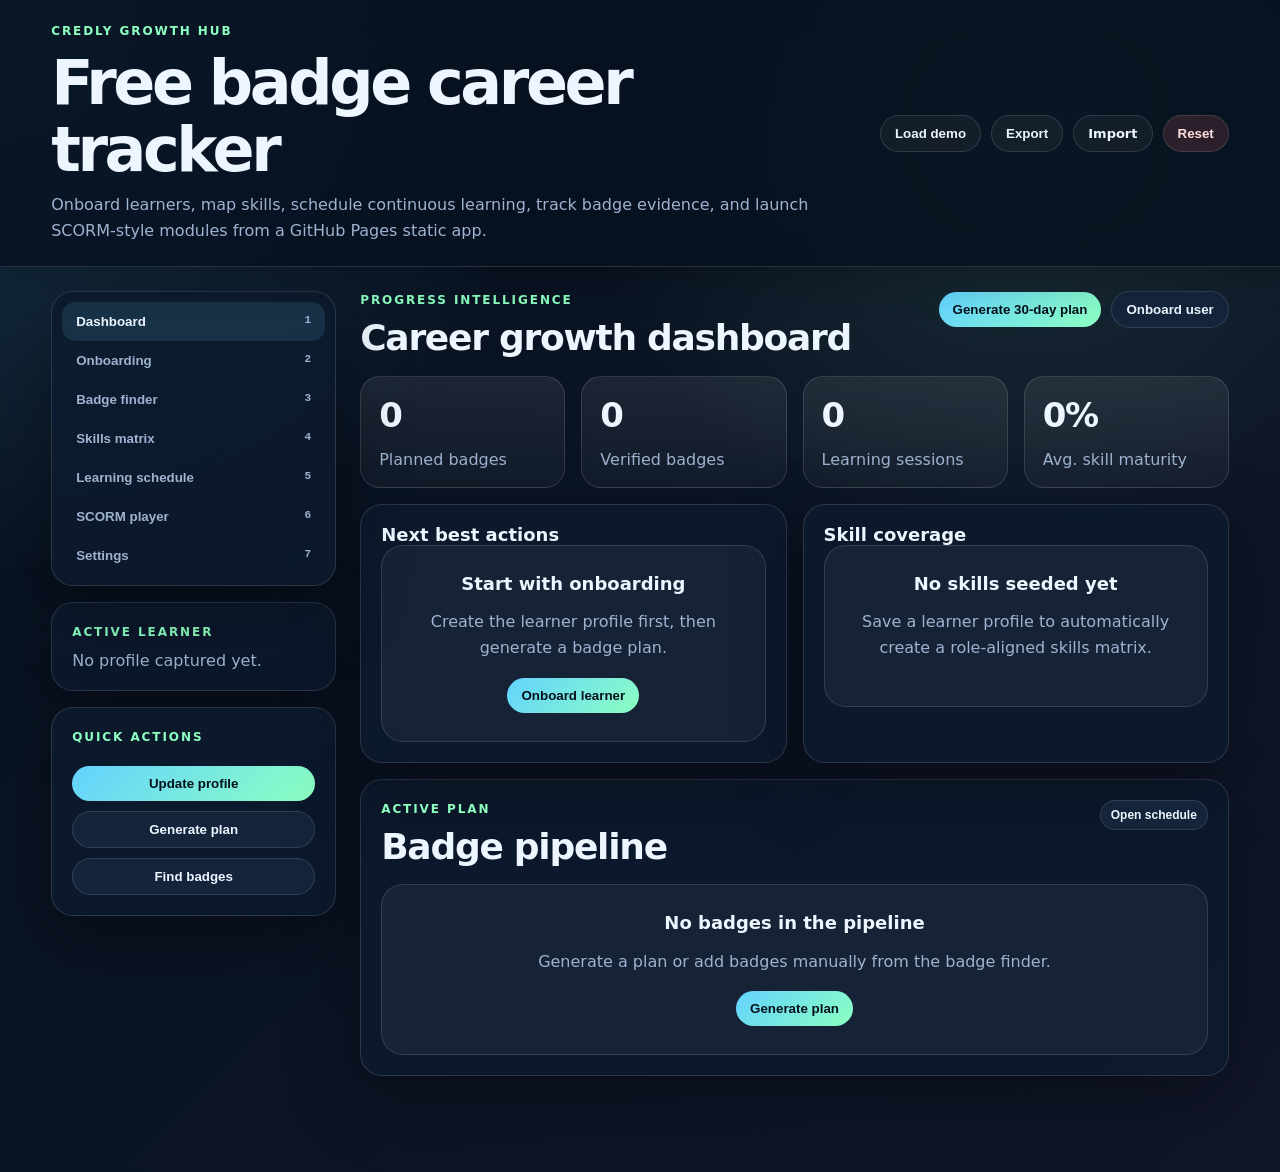
==== commit 62875b6e: "Improve UX with scroll-aware header and richer interactions" ====
--- a/index.html
+++ b/index.html
@@ -9,7 +9,9 @@
   <style>
     :root {
       --bg: #07111f;
-      --panel: #0d1b2e;
+      --bg2: #0b1424;
+      --panel: rgba(13, 27, 46, .88);
+      --panel-solid: #0d1b2e;
       --panel2: #14243b;
       --text: #edf5ff;
       --muted: #9eb3d0;
@@ -20,123 +22,266 @@
       --line: rgba(255,255,255,.13);
       --shadow: 0 24px 70px rgba(0,0,0,.34);
       --radius: 22px;
+      --header-height: 118px;
     }
     * { box-sizing: border-box; }
+    html { scroll-behavior: smooth; }
     body {
       margin: 0;
       min-height: 100vh;
       font-family: Inter, ui-sans-serif, system-ui, -apple-system, BlinkMacSystemFont, "Segoe UI", sans-serif;
       color: var(--text);
-      background: radial-gradient(circle at top left, rgba(99,210,255,.22), transparent 36rem), linear-gradient(135deg, #07111f, #0b1424 50%, #111629);
+      background:
+        radial-gradient(circle at top left, rgba(99,210,255,.22), transparent 36rem),
+        radial-gradient(circle at 80% 10%, rgba(140,255,193,.12), transparent 28rem),
+        linear-gradient(135deg, var(--bg), var(--bg2) 52%, #111629);
     }
     a { color: var(--brand); }
     h1, h2, h3 { margin: 0; line-height: 1.08; }
-    h1 { font-size: clamp(34px, 6vw, 64px); letter-spacing: -.055em; }
+    h1 { font-size: clamp(32px, 6vw, 62px); letter-spacing: -.055em; }
     h2 { font-size: clamp(24px, 3vw, 36px); letter-spacing: -.035em; }
     h3 { font-size: 18px; }
     p { color: var(--muted); line-height: 1.65; }
-    code { color: var(--accent); white-space: normal; }
+    code { color: var(--accent); white-space: normal; overflow-wrap: anywhere; }
     .eyebrow { margin: 0 0 8px; color: var(--accent); text-transform: uppercase; letter-spacing: .16em; font-size: 12px; font-weight: 900; }
-    .header {
+
+    .topbar {
       position: sticky;
       top: 0;
-      z-index: 20;
+      z-index: 50;
       display: grid;
       grid-template-columns: minmax(0,1fr) auto;
-      gap: 24px;
+      gap: 22px;
       align-items: center;
-      padding: 30px clamp(18px, 4vw, 58px);
+      min-height: var(--header-height);
+      padding: 22px clamp(18px, 4vw, 58px);
       border-bottom: 1px solid var(--line);
-      background: rgba(7,17,31,.78);
-      backdrop-filter: blur(16px);
-    }
-    .subtitle { max-width: 900px; font-size: 17px; margin-bottom: 0; }
-    .layout { display: grid; grid-template-columns: 285px minmax(0,1fr); gap: 24px; padding: 24px clamp(18px, 4vw, 58px) 58px; }
-    .panel, .nav { border: 1px solid var(--line); background: rgba(13,27,46,.88); border-radius: var(--radius); box-shadow: var(--shadow); }
-    .panel { padding: 20px; }
-    .nav { padding: 10px; position: sticky; top: 145px; }
-    .nav button { width: 100%; padding: 12px 14px; border: 0; border-radius: 14px; background: transparent; color: var(--muted); text-align: left; font-weight: 900; cursor: pointer; }
-    .nav button.active, .nav button:hover { background: rgba(99,210,255,.12); color: var(--text); }
-    .view { display: none; }
-    .view.active { display: block; animation: fade .18s ease; }
-    @keyframes fade { from { opacity: 0; transform: translateY(6px); } to { opacity: 1; transform: none; } }
-    .section-heading { display: flex; justify-content: space-between; align-items: flex-start; gap: 16px; margin-bottom: 18px; }
-    .actions, .header-actions, .toolbar { display: flex; flex-wrap: wrap; gap: 10px; align-items: center; }
-    .header-actions { justify-content: flex-end; }
-    .btn { border: 1px solid var(--line); border-radius: 999px; color: var(--text); background: var(--panel2); padding: 10px 14px; font-weight: 900; cursor: pointer; text-decoration: none; display: inline-flex; gap: 8px; align-items: center; }
+      background: rgba(7,17,31,.82);
+      backdrop-filter: blur(18px);
+      box-shadow: 0 12px 36px rgba(0,0,0,.22);
+      transform: translateY(0);
+      transition: transform .28s ease, box-shadow .28s ease, background .28s ease;
+    }
+    .topbar.is-hidden { transform: translateY(calc(-1 * var(--header-height) - 16px)); box-shadow: none; }
+    .topbar.is-compact { background: rgba(7,17,31,.92); }
+    .subtitle { max-width: 920px; font-size: 16px; margin: 8px 0 0; }
+    .top-actions, .actions, .toolbar { display: flex; flex-wrap: wrap; gap: 10px; align-items: center; }
+    .top-actions { justify-content: flex-end; }
+    .btn {
+      border: 1px solid var(--line);
+      border-radius: 999px;
+      color: var(--text);
+      background: var(--panel2);
+      padding: 10px 14px;
+      font-weight: 900;
+      cursor: pointer;
+      text-decoration: none;
+      display: inline-flex;
+      gap: 8px;
+      align-items: center;
+      transition: transform .16s ease, border-color .16s ease, background .16s ease;
+    }
     .btn:hover { border-color: rgba(99,210,255,.55); transform: translateY(-1px); }
     .btn.primary { border: 0; color: #04101c; background: linear-gradient(135deg, var(--brand), var(--accent)); }
+    .btn.ghost { background: rgba(255,255,255,.045); }
     .btn.danger { color: #ffdede; background: rgba(255,107,107,.14); }
     .btn.small { padding: 7px 10px; font-size: 12px; }
+    .btn.block { justify-content: center; width: 100%; }
+    .file-label input { display: none; }
+
+    .layout { display: grid; grid-template-columns: 285px minmax(0,1fr); gap: 24px; padding: 24px clamp(18px, 4vw, 58px) 96px; }
+    .sidebar { display: grid; gap: 16px; align-content: start; }
+    .panel, .nav, .card, .empty-state {
+      border: 1px solid var(--line);
+      background: var(--panel);
+      border-radius: var(--radius);
+      box-shadow: var(--shadow);
+    }
+    .panel { padding: 20px; }
+    .nav { padding: 10px; position: sticky; top: 22px; }
+    .nav button {
+      width: 100%;
+      padding: 12px 14px;
+      border: 0;
+      border-radius: 14px;
+      background: transparent;
+      color: var(--muted);
+      text-align: left;
+      font-weight: 900;
+      cursor: pointer;
+      display: flex;
+      justify-content: space-between;
+      gap: 10px;
+    }
+    .nav button.active, .nav button:hover { background: rgba(99,210,255,.12); color: var(--text); }
+    .nav kbd { color: var(--muted); font-size: 11px; font-weight: 800; }
+    .view { display: none; }
+    .view.active { display: block; animation: fade .2s ease; }
+    @keyframes fade { from { opacity: 0; transform: translateY(8px); } to { opacity: 1; transform: none; } }
+    .section-heading { display: flex; justify-content: space-between; align-items: flex-start; gap: 16px; margin-bottom: 18px; }
     .grid { display: grid; gap: 16px; }
     .stats { grid-template-columns: repeat(4, minmax(0,1fr)); }
     .two { grid-template-columns: repeat(2, minmax(0,1fr)); }
+    .three { grid-template-columns: repeat(3, minmax(0,1fr)); }
     .form-grid { display: grid; grid-template-columns: repeat(2, minmax(0,1fr)); gap: 14px; }
     .wide { grid-column: 1 / -1; }
-    .stat, .card { border: 1px solid var(--line); border-radius: 18px; background: rgba(255,255,255,.045); padding: 16px; }
-    .stat strong { display: block; font-size: 32px; letter-spacing: -.04em; }
+    .stat {
+      border: 1px solid var(--line);
+      border-radius: 20px;
+      background: linear-gradient(180deg, rgba(255,255,255,.08), rgba(255,255,255,.035));
+      padding: 18px;
+      min-height: 112px;
+      display: grid;
+      align-content: space-between;
+    }
+    .stat strong { display: block; font-size: 34px; letter-spacing: -.04em; }
     .stat span, .muted { color: var(--muted); }
-    label { display: grid; gap: 7px; color: var(--muted); font-size: 13px; font-weight: 900; }
-    input, select, textarea { width: 100%; border: 1px solid var(--line); border-radius: 14px; color: var(--text); background: #07111f; padding: 12px 13px; font: inherit; }
-    textarea { resize: vertical; }
-    .file-label input { display: none; }
+    .card, .empty-state { padding: 16px; background: rgba(255,255,255,.045); box-shadow: none; }
+    .empty-state { text-align: center; padding: 28px; }
     .stack { display: grid; gap: 12px; }
     .card-title { display: flex; justify-content: space-between; gap: 12px; align-items: flex-start; }
-    .tag { white-space: nowrap; border: 1px solid var(--line); color: var(--brand); border-radius: 999px; background: rgba(99,210,255,.1); padding: 5px 9px; font-size: 12px; font-weight: 900; }
+    .tag, .pill {
+      white-space: nowrap;
+      border: 1px solid var(--line);
+      color: var(--brand);
+      border-radius: 999px;
+      background: rgba(99,210,255,.1);
+      padding: 5px 9px;
+      font-size: 12px;
+      font-weight: 900;
+    }
+    .pill.done { color: var(--accent); background: rgba(140,255,193,.1); }
+    .pill.warn { color: var(--warn); background: rgba(255,209,102,.1); }
     .progress { height: 10px; border-radius: 999px; overflow: hidden; border: 1px solid var(--line); background: rgba(255,255,255,.08); }
-    .progress span { display: block; height: 100%; border-radius: inherit; background: linear-gradient(90deg, var(--brand), var(--accent)); }
+    .progress span { display: block; height: 100%; border-radius: inherit; background: linear-gradient(90deg, var(--brand), var(--accent)); transition: width .18s ease; }
+    label { display: grid; gap: 7px; color: var(--muted); font-size: 13px; font-weight: 900; }
+    input, select, textarea {
+      width: 100%;
+      border: 1px solid var(--line);
+      border-radius: 14px;
+      color: var(--text);
+      background: #07111f;
+      padding: 12px 13px;
+      font: inherit;
+      outline: none;
+    }
+    input:focus, select:focus, textarea:focus { border-color: rgba(99,210,255,.72); box-shadow: 0 0 0 4px rgba(99,210,255,.1); }
+    textarea { resize: vertical; }
     table { width: 100%; border-collapse: collapse; }
-    th, td { padding: 11px 8px; border-bottom: 1px solid var(--line); vertical-align: top; text-align: left; }
+    th, td { padding: 12px 8px; border-bottom: 1px solid var(--line); vertical-align: top; text-align: left; }
     th { color: var(--accent); text-transform: uppercase; letter-spacing: .08em; font-size: 12px; }
     .notice { border-left: 4px solid var(--warn); background: rgba(255,209,102,.1); padding: 13px 15px; border-radius: 14px; color: #ffeec0; }
     .scorm-frame { width: 100%; min-height: 420px; border: 1px solid var(--line); border-radius: 18px; background: white; }
-    @media (max-width: 960px) { .header, .layout, .stats, .two, .form-grid { grid-template-columns: 1fr; } .nav { position: static; } .header-actions { justify-content: flex-start; } }
+    .quick-actions { display: grid; gap: 10px; }
+    .toast {
+      position: fixed;
+      right: 18px;
+      bottom: 22px;
+      z-index: 100;
+      max-width: min(420px, calc(100vw - 36px));
+      border: 1px solid rgba(140,255,193,.35);
+      background: rgba(8,26,28,.96);
+      color: var(--text);
+      border-radius: 18px;
+      padding: 14px 16px;
+      box-shadow: var(--shadow);
+      transform: translateY(24px);
+      opacity: 0;
+      pointer-events: none;
+      transition: .22s ease;
+    }
+    .toast.show { transform: translateY(0); opacity: 1; }
+    .bottom-nav { display: none; }
+    .mini-meter { display: grid; gap: 8px; }
+    .mini-meter-row { display: grid; grid-template-columns: 1fr auto; gap: 8px; align-items: center; }
+    .badge-card { position: relative; overflow: hidden; }
+    .badge-card::before { content: ""; position: absolute; inset: 0 auto 0 0; width: 4px; background: linear-gradient(var(--brand), var(--accent)); opacity: .8; }
+    .badge-card > * { position: relative; }
+    @media (max-width: 960px) {
+      :root { --header-height: 98px; }
+      .topbar, .layout, .stats, .two, .three, .form-grid { grid-template-columns: 1fr; }
+      .top-actions { justify-content: flex-start; }
+      .topbar { padding: 18px; }
+      .subtitle { display: none; }
+      .layout { padding: 18px 16px 112px; }
+      .sidebar { display: none; }
+      .section-heading { display: grid; }
+      .bottom-nav {
+        display: grid;
+        grid-template-columns: repeat(4, minmax(0,1fr));
+        gap: 8px;
+        position: fixed;
+        z-index: 60;
+        left: 12px;
+        right: 12px;
+        bottom: 12px;
+        padding: 8px;
+        border: 1px solid var(--line);
+        border-radius: 24px;
+        background: rgba(7,17,31,.92);
+        backdrop-filter: blur(16px);
+        box-shadow: var(--shadow);
+      }
+      .bottom-nav button { border: 0; border-radius: 16px; color: var(--muted); background: transparent; padding: 10px 6px; font-size: 11px; font-weight: 900; }
+      .bottom-nav button.active { color: #04101c; background: linear-gradient(135deg, var(--brand), var(--accent)); }
+      th:nth-child(3), td:nth-child(3) { display: none; }
+    }
   </style>
 </head>
 <body>
-  <header class="header">
+  <header class="topbar" id="topbar">
     <div>
       <p class="eyebrow">Credly Growth Hub</p>
       <h1>Free badge career tracker</h1>
       <p class="subtitle">Onboard learners, map skills, schedule continuous learning, track badge evidence, and launch SCORM-style modules from a GitHub Pages static app.</p>
     </div>
-    <div class="header-actions">
-      <button class="btn" id="demoBtn">Load demo</button>
-      <button class="btn" id="exportBtn">Export JSON</button>
-      <label class="btn file-label">Import JSON<input type="file" id="importFile" accept="application/json"></label>
+    <div class="top-actions">
+      <button class="btn ghost" id="demoBtn">Load demo</button>
+      <button class="btn ghost" id="exportBtn">Export</button>
+      <label class="btn ghost file-label">Import<input type="file" id="importFile" accept="application/json"></label>
       <button class="btn danger" id="resetBtn">Reset</button>
     </div>
   </header>
 
   <main class="layout">
-    <aside>
-      <nav class="nav" aria-label="Primary navigation">
-        <button class="active" data-view="dashboard">Dashboard</button>
-        <button data-view="onboard">Onboarding</button>
-        <button data-view="badges">Badge finder</button>
-        <button data-view="skills">Skills matrix</button>
-        <button data-view="schedule">Learning schedule</button>
-        <button data-view="scorm">SCORM player</button>
-        <button data-view="settings">Settings</button>
+    <aside class="sidebar">
+      <nav class="nav" aria-label="Primary navigation" id="sideNav">
+        <button class="active" data-view="dashboard">Dashboard <kbd>1</kbd></button>
+        <button data-view="onboard">Onboarding <kbd>2</kbd></button>
+        <button data-view="badges">Badge finder <kbd>3</kbd></button>
+        <button data-view="skills">Skills matrix <kbd>4</kbd></button>
+        <button data-view="schedule">Learning schedule <kbd>5</kbd></button>
+        <button data-view="scorm">SCORM player <kbd>6</kbd></button>
+        <button data-view="settings">Settings <kbd>7</kbd></button>
       </nav>
-      <section class="panel" style="margin-top:16px">
+      <section class="panel">
         <p class="eyebrow">Active learner</p>
         <div id="profileMini" class="muted">No profile captured yet.</div>
       </section>
+      <section class="panel quick-actions">
+        <p class="eyebrow">Quick actions</p>
+        <button class="btn block primary" data-action="go" data-target="onboard">Update profile</button>
+        <button class="btn block" data-action="generate-plan">Generate plan</button>
+        <button class="btn block" data-action="go" data-target="badges">Find badges</button>
+      </section>
     </aside>
 
     <section>
       <section id="dashboard" class="view active">
-        <div class="section-heading"><div><p class="eyebrow">Progress intelligence</p><h2>Career growth dashboard</h2></div><button class="btn primary" id="generatePlan">Generate 30-day plan</button></div>
+        <div class="section-heading">
+          <div><p class="eyebrow">Progress intelligence</p><h2>Career growth dashboard</h2></div>
+          <div class="actions"><button class="btn primary" data-action="generate-plan">Generate 30-day plan</button><button class="btn" data-action="go" data-target="onboard">Onboard user</button></div>
+        </div>
         <div class="grid stats" id="stats"></div>
         <div class="grid two" style="margin-top:16px">
-          <article class="panel"><h3>Recommended next actions</h3><div class="stack" id="recommendations"></div></article>
+          <article class="panel"><h3>Next best actions</h3><div class="stack" id="recommendations"></div></article>
           <article class="panel"><h3>Skill coverage</h3><div class="stack" id="coverage"></div></article>
         </div>
+        <div class="panel" style="margin-top:16px"><div class="section-heading"><div><p class="eyebrow">Active plan</p><h2>Badge pipeline</h2></div><button class="btn small" data-action="go" data-target="schedule">Open schedule</button></div><div class="stack" id="pipeline"></div></div>
       </section>
 
       <section id="onboard" class="view">
-        <div class="section-heading"><div><p class="eyebrow">Learner intake</p><h2>Onboard a user</h2></div></div>
+        <div class="section-heading"><div><p class="eyebrow">Learner intake</p><h2>Onboard a user</h2><p>Capture the learner’s baseline, target role and growth objective. Saving the profile automatically seeds a role-aligned skills matrix.</p></div></div>
         <form id="profileForm" class="panel form-grid">
           <label>Full name<input name="name" required placeholder="Learner name"></label>
           <label>Email<input name="email" type="email" required placeholder="learner@company.com"></label>
@@ -150,7 +295,10 @@
       </section>
 
       <section id="badges" class="view">
-        <div class="section-heading"><div><p class="eyebrow">Free Credly discovery</p><h2>Badge finder</h2></div><input id="badgeSearch" placeholder="Search vendor, skill or query..." style="max-width:330px"></div>
+        <div class="section-heading">
+          <div><p class="eyebrow">Free Credly discovery</p><h2>Badge finder</h2><p>Search by vendor, skill, or career theme. Add strong matches to the learner’s scheduled plan.</p></div>
+          <input id="badgeSearch" placeholder="Search vendor, skill or query..." style="max-width:340px">
+        </div>
         <div class="panel">
           <div class="toolbar" style="margin-bottom:14px">
             <button class="btn small" data-filter="all">All</button><button class="btn small" data-filter="AI">AI</button><button class="btn small" data-filter="Cybersecurity">Cybersecurity</button><button class="btn small" data-filter="Cloud">Cloud</button><button class="btn small" data-filter="Data">Data</button><button class="btn small" data-filter="DevOps">DevOps</button><button class="btn small" data-filter="Sales">Sales</button>
@@ -160,12 +308,12 @@
       </section>
 
       <section id="skills" class="view">
-        <div class="section-heading"><div><p class="eyebrow">Capability maturity</p><h2>Skills matrix</h2></div><button class="btn" id="addSkillBtn">Add skill</button></div>
+        <div class="section-heading"><div><p class="eyebrow">Capability maturity</p><h2>Skills matrix</h2><p>Update maturity as learners complete badges, modules, labs and manager-reviewed evidence.</p></div><button class="btn" id="addSkillBtn">Add skill</button></div>
         <div class="panel stack" id="skillList"></div>
       </section>
 
       <section id="schedule" class="view">
-        <div class="section-heading"><div><p class="eyebrow">Continuous learning</p><h2>Scheduled learning plan</h2></div><button class="btn" id="addSessionBtn">Add session</button></div>
+        <div class="section-heading"><div><p class="eyebrow">Continuous learning</p><h2>Scheduled learning plan</h2><p>Use this as the learner’s weekly operating rhythm for badge progress and evidence review.</p></div><button class="btn" id="addSessionBtn">Add session</button></div>
         <div class="panel"><table><thead><tr><th>Date</th><th>Topic</th><th>Badge / Module</th><th>Status</th><th></th></tr></thead><tbody id="scheduleRows"></tbody></table></div>
       </section>
 
@@ -185,6 +333,14 @@
       </section>
     </section>
   </main>
+
+  <nav class="bottom-nav" aria-label="Mobile navigation" id="bottomNav">
+    <button class="active" data-view="dashboard">Home</button>
+    <button data-view="badges">Badges</button>
+    <button data-view="skills">Skills</button>
+    <button data-view="schedule">Plan</button>
+  </nav>
+  <div class="toast" id="toast" role="status" aria-live="polite"></div>
 
 <script>
 const careerPaths = {
@@ -230,9 +386,12 @@
 const $$ = s => [...document.querySelectorAll(s)];
 const escapeHtml = x => String(x || '').replace(/[&<>"']/g, m => ({'&':'&amp;','<':'&lt;','>':'&gt;','"':'&quot;',"'":'&#39;'}[m]));
 const todayOffset = n => { const d = new Date(); d.setDate(d.getDate() + n); return d.toISOString().slice(0, 10); };
+let toastTimer;
+function toast(message){ const node = $('#toast'); node.textContent = message; node.classList.add('show'); clearTimeout(toastTimer); toastTimer = setTimeout(() => node.classList.remove('show'), 2600); }
 function save(){ localStorage.setItem('credlyGrowthHub', JSON.stringify(state)); render(); }
-function show(view){ $$('.view').forEach(v => v.classList.remove('active')); $('#' + view).classList.add('active'); $$('.nav button').forEach(b => b.classList.toggle('active', b.dataset.view === view)); }
+function show(view){ $$('.view').forEach(v => v.classList.remove('active')); $('#' + view).classList.add('active'); $$('[data-view]').forEach(b => b.classList.toggle('active', b.dataset.view === view)); window.scrollTo({top: 0, behavior: 'smooth'}); }
 function seedSkills(path){ return (careerPaths[path] || []).map(name => ({ name, score: 10, evidence: '' })); }
+function statusPill(status){ return status === 'Complete' ? '<span class="pill done">Complete</span>' : status === 'In Progress' ? '<span class="pill warn">In progress</span>' : '<span class="pill">Planned</span>'; }
 function render(){
   const p = state.profile;
   $('#profileMini').innerHTML = p ? `<strong>${escapeHtml(p.name)}</strong><br><span class="muted">${escapeHtml(p.role || 'Learner')} → ${escapeHtml(p.careerPath)}</span><br>${p.credlyUrl ? `<a href="${escapeHtml(p.credlyUrl)}" target="_blank" rel="noopener">Credly profile</a>` : '<span class="muted">No Credly URL yet</span>'}` : 'No profile captured yet.';
@@ -240,37 +399,43 @@
   const verified = state.badges.filter(b => b.status === 'Verified').length;
   const avgSkill = state.skills.length ? Math.round(state.skills.reduce((a,s) => a + Number(s.score || 0), 0) / state.skills.length) : 0;
   $('#stats').innerHTML = [[state.badges.length, 'Planned badges'], [verified, 'Verified badges'], [state.schedule.length, 'Learning sessions'], [avgSkill + '%', 'Avg. skill maturity']].map(([n,l]) => `<div class="stat"><strong>${n}</strong><span>${l}</span></div>`).join('');
-  $('#recommendations').innerHTML = !p ? '<div class="card">Start by onboarding a learner profile.</div>' : [`Add 3 free ${escapeHtml(p.careerPath)} badge targets to the plan.`, `Schedule ${escapeHtml(p.weeklyHours || 5)} focused learning hours this week.`, 'Paste Credly evidence links as badges are completed.', completed ? 'Review completed sessions and update skill maturity.' : 'Complete your first scheduled learning session.'].map(t => `<div class="card">${t}</div>`).join('');
-  $('#coverage').innerHTML = state.skills.length ? state.skills.map(s => `<div><div class="card-title"><strong>${escapeHtml(s.name)}</strong><span>${Number(s.score || 0)}%</span></div><div class="progress"><span style="width:${Number(s.score || 0)}%"></span></div></div>`).join('') : '<div class="card">No skills seeded yet.</div>';
+  $('#recommendations').innerHTML = !p ? `<div class="empty-state"><h3>Start with onboarding</h3><p>Create the learner profile first, then generate a badge plan.</p><button class="btn primary" data-action="go" data-target="onboard">Onboard learner</button></div>` : [`Add 3 free ${escapeHtml(p.careerPath)} badge targets to the plan.`, `Schedule ${escapeHtml(p.weeklyHours || 5)} focused learning hours this week.`, 'Paste Credly evidence links as badges are completed.', completed ? 'Review completed sessions and update skill maturity.' : 'Complete your first scheduled learning session.'].map(t => `<div class="card">${t}</div>`).join('');
+  $('#coverage').innerHTML = state.skills.length ? state.skills.map(s => `<div class="mini-meter"><div class="mini-meter-row"><strong>${escapeHtml(s.name)}</strong><span>${Number(s.score || 0)}%</span></div><div class="progress"><span style="width:${Number(s.score || 0)}%"></span></div></div>`).join('') : '<div class="empty-state"><h3>No skills seeded yet</h3><p>Save a learner profile to automatically create a role-aligned skills matrix.</p></div>';
+  $('#pipeline').innerHTML = state.badges.length ? state.badges.slice(0,6).map(b => `<div class="card badge-card"><div class="card-title"><div><strong>${escapeHtml(b.vendor)} — ${escapeHtml(b.skill)}</strong><p style="margin:6px 0 0"><code>${escapeHtml(b.query)}</code></p></div><span class="tag">${escapeHtml(b.status || 'Planned')}</span></div></div>`).join('') : '<div class="empty-state"><h3>No badges in the pipeline</h3><p>Generate a plan or add badges manually from the badge finder.</p><button class="btn primary" data-action="generate-plan">Generate plan</button></div>';
   renderBadges(); renderSkills(); renderSchedule();
 }
 function renderBadges(){
   const q = ($('#badgeSearch')?.value || '').toLowerCase();
   const list = catalog.filter(b => !q || `${b.vendor} ${b.skill} ${b.query}`.toLowerCase().includes(q));
-  $('#badgeList').innerHTML = list.map(b => `<article class="card"><div class="card-title"><div><h3>${escapeHtml(b.vendor)} — ${escapeHtml(b.skill)}</h3><p><code>${escapeHtml(b.query)}</code></p></div><span class="tag">${b.cost}</span></div><div class="actions"><a class="btn small" href="${b.url}" target="_blank" rel="noopener">Search</a><button class="btn small" onclick="addBadge('${b.id}')">Add to plan</button></div></article>`).join('');
+  $('#badgeList').innerHTML = list.length ? list.map(b => `<article class="card badge-card"><div class="card-title"><div><h3>${escapeHtml(b.vendor)} — ${escapeHtml(b.skill)}</h3><p><code>${escapeHtml(b.query)}</code></p></div><span class="tag">${b.cost}</span></div><div class="actions"><a class="btn small" href="${b.url}" target="_blank" rel="noopener">Search</a><button class="btn small primary" data-action="add-badge" data-id="${b.id}">Add to plan</button></div></article>`).join('') : '<div class="empty-state"><h3>No matches</h3><p>Try a broader term such as AI, Cloud, Data, Cybersecurity, DevOps or Sales.</p></div>';
 }
 function renderSkills(){
-  $('#skillList').innerHTML = state.skills.length ? state.skills.map((s,i) => `<div class="card"><div class="card-title"><strong>${escapeHtml(s.name)}</strong><span class="tag">${Number(s.score || 0)}%</span></div><input type="range" min="0" max="100" value="${Number(s.score || 0)}" oninput="state.skills[${i}].score=Number(this.value);save()"><input placeholder="Evidence URL or notes" value="${escapeHtml(s.evidence || '')}" onchange="state.skills[${i}].evidence=this.value;save()"><button class="btn small danger" onclick="state.skills.splice(${i},1);save()">Remove</button></div>`).join('') : '<div class="card">No skills yet. Save a profile or add a skill manually.</div>';
+  $('#skillList').innerHTML = state.skills.length ? state.skills.map((s,i) => `<div class="card"><div class="card-title"><strong>${escapeHtml(s.name)}</strong><span class="tag">${Number(s.score || 0)}%</span></div><input class="skill-range" data-index="${i}" type="range" min="0" max="100" value="${Number(s.score || 0)}"><input class="skill-evidence" data-index="${i}" placeholder="Evidence URL or notes" value="${escapeHtml(s.evidence || '')}"><button class="btn small danger" data-action="remove-skill" data-index="${i}">Remove</button></div>`).join('') : '<div class="empty-state"><h3>No skills yet</h3><p>Save a profile or add a skill manually.</p></div>';
 }
 function renderSchedule(){
-  $('#scheduleRows').innerHTML = state.schedule.length ? state.schedule.map((s,i) => `<tr><td>${escapeHtml(s.date)}</td><td>${escapeHtml(s.topic)}</td><td>${escapeHtml(s.badge)}</td><td><select onchange="state.schedule[${i}].status=this.value;save()"><option ${s.status === 'Planned' ? 'selected' : ''}>Planned</option><option ${s.status === 'In Progress' ? 'selected' : ''}>In Progress</option><option ${s.status === 'Complete' ? 'selected' : ''}>Complete</option></select></td><td><button class="btn small danger" onclick="state.schedule.splice(${i},1);save()">Remove</button></td></tr>`).join('') : '<tr><td colspan="5" class="muted">No sessions scheduled yet.</td></tr>';
+  $('#scheduleRows').innerHTML = state.schedule.length ? state.schedule.map((s,i) => `<tr><td>${escapeHtml(s.date)}</td><td>${escapeHtml(s.topic)}</td><td>${escapeHtml(s.badge)}</td><td>${statusPill(s.status)}<br><select class="session-status" data-index="${i}" style="margin-top:8px"><option ${s.status === 'Planned' ? 'selected' : ''}>Planned</option><option ${s.status === 'In Progress' ? 'selected' : ''}>In Progress</option><option ${s.status === 'Complete' ? 'selected' : ''}>Complete</option></select></td><td><button class="btn small danger" data-action="remove-session" data-index="${i}">Remove</button></td></tr>`).join('') : '<tr><td colspan="5" class="muted">No sessions scheduled yet.</td></tr>';
 }
-function addBadge(id){ const b = catalog.find(x => x.id === id); if(!b) return; if(!state.badges.some(x => x.id === id)) state.badges.push({...b, status:'Planned', evidence:''}); state.schedule.push({ date: todayOffset(state.schedule.length + 1), topic: b.skill, badge: `${b.vendor} ${b.skill}`, status: 'Planned' }); save(); }
-function generatePlan(){ const p = state.profile || { careerPath: 'AI Solutions Consultant' }; const wanted = new Set((careerPaths[p.careerPath] || []).map(x => x.toLowerCase())); const picks = catalog.filter(b => [...wanted].some(w => b.skill.toLowerCase().includes(w.split(' ')[0]) || w.includes(b.skill.toLowerCase()))).slice(0,10); (picks.length ? picks : catalog.slice(0,10)).forEach((b,i) => { if(!state.badges.some(x => x.id === b.id)) state.badges.push({...b, status:'Planned', evidence:''}); state.schedule.push({ date: todayOffset((i + 1) * 3), topic: b.skill, badge: `${b.vendor} ${b.skill}`, status: 'Planned' }); }); save(); show('schedule'); }
+function addBadge(id){ const b = catalog.find(x => x.id === id); if(!b) return; if(!state.badges.some(x => x.id === id)) state.badges.push({...b, status:'Planned', evidence:''}); state.schedule.push({ date: todayOffset(state.schedule.length + 1), topic: b.skill, badge: `${b.vendor} ${b.skill}`, status: 'Planned' }); save(); toast('Badge added to the learning plan.'); }
+function generatePlan(){ const p = state.profile || { careerPath: 'AI Solutions Consultant' }; const wanted = new Set((careerPaths[p.careerPath] || []).map(x => x.toLowerCase())); const picks = catalog.filter(b => [...wanted].some(w => b.skill.toLowerCase().includes(w.split(' ')[0]) || w.includes(b.skill.toLowerCase()))).slice(0,10); (picks.length ? picks : catalog.slice(0,10)).forEach((b,i) => { if(!state.badges.some(x => x.id === b.id)) state.badges.push({...b, status:'Planned', evidence:''}); state.schedule.push({ date: todayOffset((i + 1) * 3), topic: b.skill, badge: `${b.vendor} ${b.skill}`, status: 'Planned' }); }); save(); show('schedule'); toast('30-day learning plan generated.'); }
 window.API = { data:{}, LMSInitialize(){ this.data.started = new Date().toISOString(); return 'true'; }, LMSSetValue(k,v){ this.data[k]=v; state.scorm[k]=v; return 'true'; }, LMSGetValue(k){ return this.data[k] || ''; }, LMSCommit(){ state.scorm.lastCommit = new Date().toISOString(); localStorage.setItem('credlyGrowthHub', JSON.stringify(state)); return 'true'; }, LMSFinish(){ state.scorm.finished = new Date().toISOString(); save(); return 'true'; }, LMSGetLastError(){ return '0'; }, LMSGetErrorString(){ return 'No error'; }, LMSGetDiagnostic(){ return 'OK'; } };
-$$('.nav button').forEach(b => b.onclick = () => show(b.dataset.view));
+function initScrollHeader(){ const topbar = $('#topbar'); let lastY = window.scrollY; window.addEventListener('scroll', () => { const y = window.scrollY; topbar.classList.toggle('is-compact', y > 16); if (y > 120 && y > lastY + 4) topbar.classList.add('is-hidden'); if (y < lastY - 4 || y < 60) topbar.classList.remove('is-hidden'); lastY = y; }, { passive: true }); }
+$$('[data-view]').forEach(b => b.addEventListener('click', () => show(b.dataset.view)));
 $('#careerPath').innerHTML = Object.keys(careerPaths).map(p => `<option>${p}</option>`).join('');
-$('#profileForm').onsubmit = e => { e.preventDefault(); const f = new FormData(e.target); state.profile = Object.fromEntries(f.entries()); state.skills = seedSkills(state.profile.careerPath); save(); show('dashboard'); };
-$('#badgeSearch').oninput = renderBadges;
-$$('[data-filter]').forEach(b => b.onclick = () => { $('#badgeSearch').value = b.dataset.filter === 'all' ? '' : b.dataset.filter; renderBadges(); });
-$('#generatePlan').onclick = generatePlan;
-$('#addSkillBtn').onclick = () => { const name = prompt('Skill name'); if(name){ state.skills.push({ name, score: 0, evidence: '' }); save(); } };
-$('#addSessionBtn').onclick = () => { const topic = prompt('Learning topic'); if(topic){ state.schedule.push({ date: todayOffset(1), topic, badge: 'Manual / SCORM module', status: 'Planned' }); save(); } };
-$('#launchScorm').onclick = () => { $('#scormFrame').srcdoc = sampleScorm; };
-$('#demoBtn').onclick = () => { state = { profile: { name:'Demo Learner', email:'learner@skunkworks.africa', role:'Junior Consultant', careerPath:'AI Solutions Consultant', weeklyHours:5, credlyUrl:'', objective:'Build an AI consulting badge portfolio.' }, skills: seedSkills('AI Solutions Consultant'), badges: [], schedule: [], scorm: {} }; generatePlan(); show('dashboard'); };
-$('#exportBtn').onclick = () => { const blob = new Blob([JSON.stringify(state,null,2)], { type:'application/json' }); const a = document.createElement('a'); a.href = URL.createObjectURL(blob); a.download = 'credly-growth-profile.json'; a.click(); URL.revokeObjectURL(a.href); };
-$('#importFile').onchange = async e => { const file = e.target.files[0]; if(!file) return; state = JSON.parse(await file.text()); save(); };
-$('#resetBtn').onclick = () => { if(confirm('Reset local learner data?')){ localStorage.removeItem('credlyGrowthHub'); state = { profile:null, skills:[], badges:[], schedule:[], scorm:{} }; render(); } };
+$('#profileForm').addEventListener('submit', e => { e.preventDefault(); const f = new FormData(e.target); state.profile = Object.fromEntries(f.entries()); state.skills = seedSkills(state.profile.careerPath); save(); show('dashboard'); toast('Profile saved and skills seeded.'); });
+$('#badgeSearch').addEventListener('input', renderBadges);
+$$('[data-filter]').forEach(b => b.addEventListener('click', () => { $('#badgeSearch').value = b.dataset.filter === 'all' ? '' : b.dataset.filter; renderBadges(); toast(b.dataset.filter === 'all' ? 'Showing all badge queries.' : `Filtered by ${b.dataset.filter}.`); }));
+$('#addSkillBtn').addEventListener('click', () => { const name = prompt('Skill name'); if(name){ state.skills.push({ name, score: 0, evidence: '' }); save(); toast('Skill added.'); } });
+$('#addSessionBtn').addEventListener('click', () => { const topic = prompt('Learning topic'); if(topic){ state.schedule.push({ date: todayOffset(1), topic, badge: 'Manual / SCORM module', status: 'Planned' }); save(); toast('Learning session added.'); } });
+$('#launchScorm').addEventListener('click', () => { $('#scormFrame').srcdoc = sampleScorm; toast('Sample SCORM module launched.'); });
+$('#demoBtn').addEventListener('click', () => { state = { profile: { name:'Demo Learner', email:'learner@skunkworks.africa', role:'Junior Consultant', careerPath:'AI Solutions Consultant', weeklyHours:5, credlyUrl:'', objective:'Build an AI consulting badge portfolio.' }, skills: seedSkills('AI Solutions Consultant'), badges: [], schedule: [], scorm: {} }; generatePlan(); show('dashboard'); toast('Demo learner loaded.'); });
+$('#exportBtn').addEventListener('click', () => { const blob = new Blob([JSON.stringify(state,null,2)], { type:'application/json' }); const a = document.createElement('a'); a.href = URL.createObjectURL(blob); a.download = 'credly-growth-profile.json'; a.click(); URL.revokeObjectURL(a.href); toast('Learner data exported.'); });
+$('#importFile').addEventListener('change', async e => { const file = e.target.files[0]; if(!file) return; state = JSON.parse(await file.text()); save(); toast('Learner data imported.'); });
+$('#resetBtn').addEventListener('click', () => { if(confirm('Reset local learner data?')){ localStorage.removeItem('credlyGrowthHub'); state = { profile:null, skills:[], badges:[], schedule:[], scorm:{} }; render(); toast('Local learner data reset.'); } });
+document.addEventListener('click', e => { const t = e.target.closest('[data-action]'); if(!t) return; const a = t.dataset.action; if(a === 'go') show(t.dataset.target); if(a === 'generate-plan') generatePlan(); if(a === 'add-badge') addBadge(t.dataset.id); if(a === 'remove-skill'){ state.skills.splice(Number(t.dataset.index),1); save(); toast('Skill removed.'); } if(a === 'remove-session'){ state.schedule.splice(Number(t.dataset.index),1); save(); toast('Session removed.'); } });
+document.addEventListener('input', e => { if(e.target.classList.contains('skill-range')){ state.skills[Number(e.target.dataset.index)].score = Number(e.target.value); save(); } });
+document.addEventListener('change', e => { if(e.target.classList.contains('skill-evidence')){ state.skills[Number(e.target.dataset.index)].evidence = e.target.value; save(); toast('Skill evidence updated.'); } if(e.target.classList.contains('session-status')){ state.schedule[Number(e.target.dataset.index)].status = e.target.value; save(); toast('Session status updated.'); } });
+document.addEventListener('keydown', e => { if(e.target.matches('input, textarea, select')) return; const map = { '1':'dashboard','2':'onboard','3':'badges','4':'skills','5':'schedule','6':'scorm','7':'settings' }; if(map[e.key]) show(map[e.key]); });
+initScrollHeader();
 if ('serviceWorker' in navigator) navigator.serviceWorker.register('./service-worker.js').catch(() => {});
 render();
 </script>
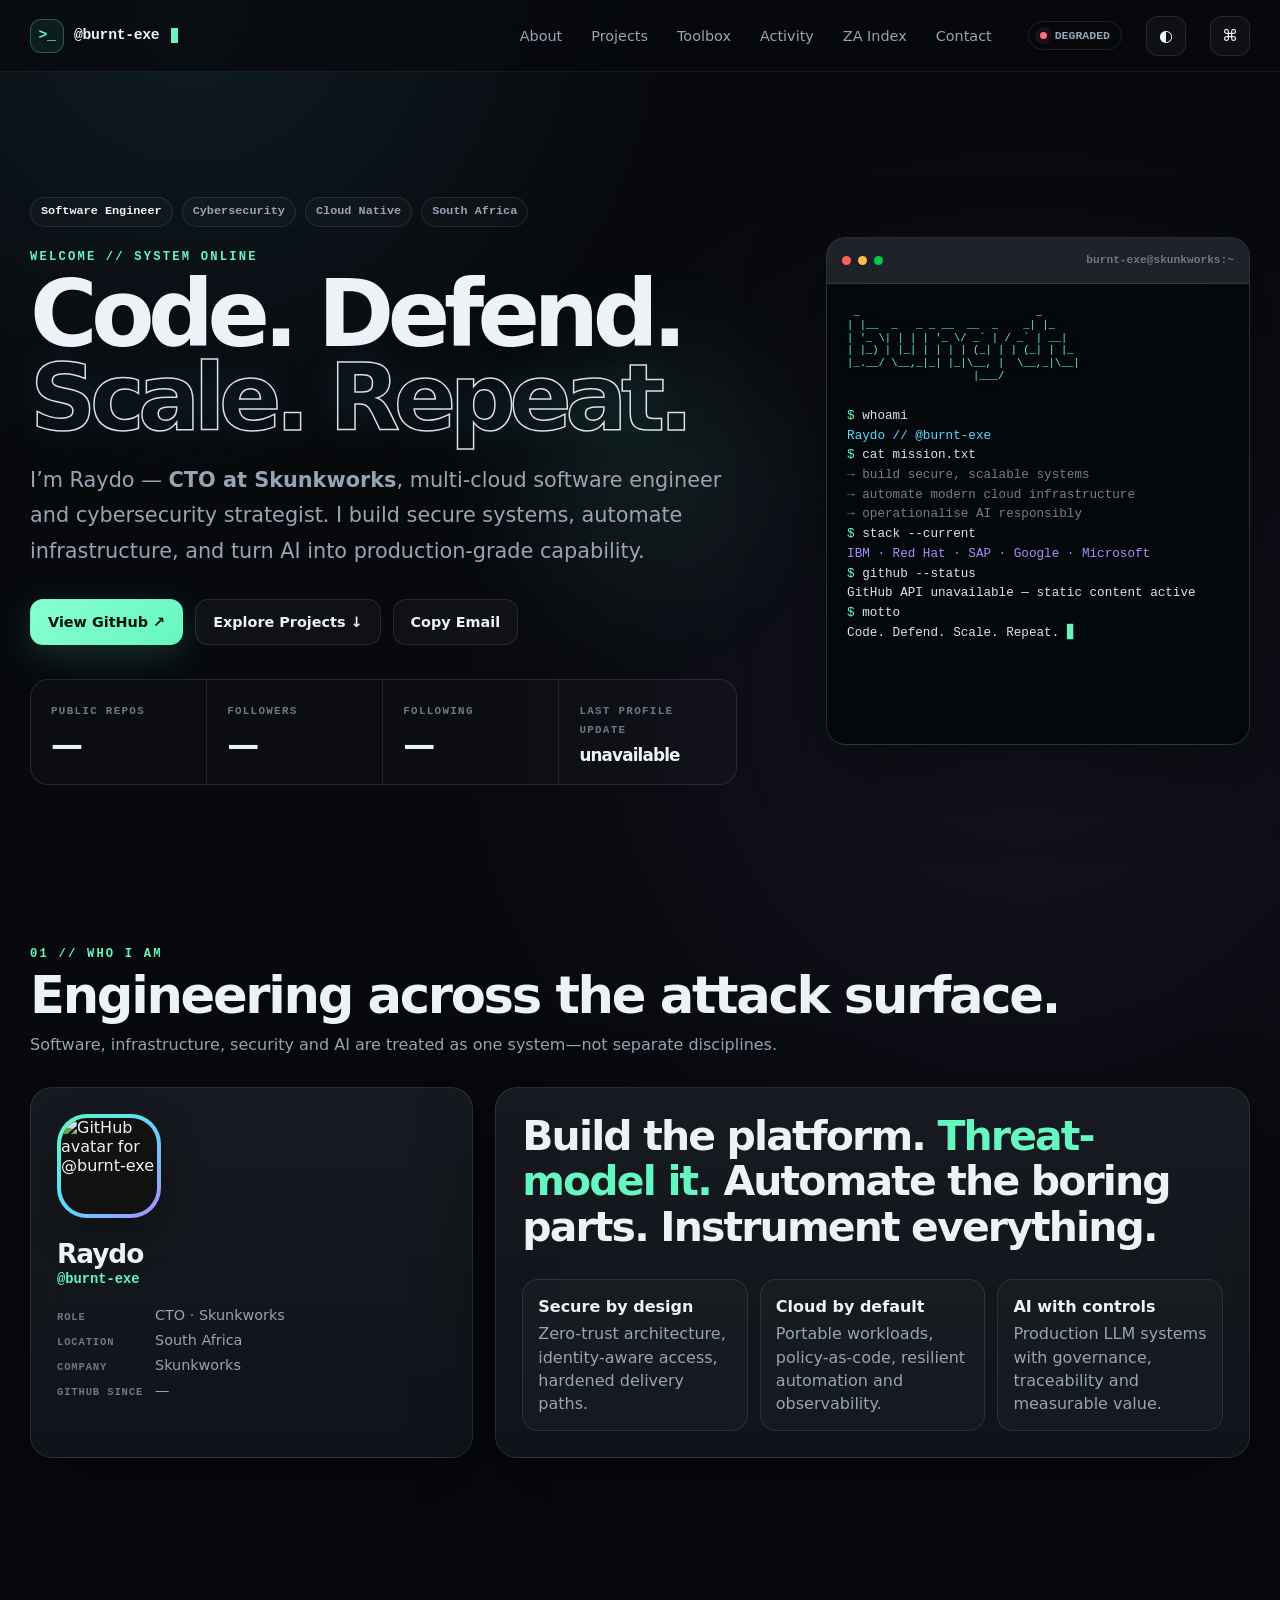
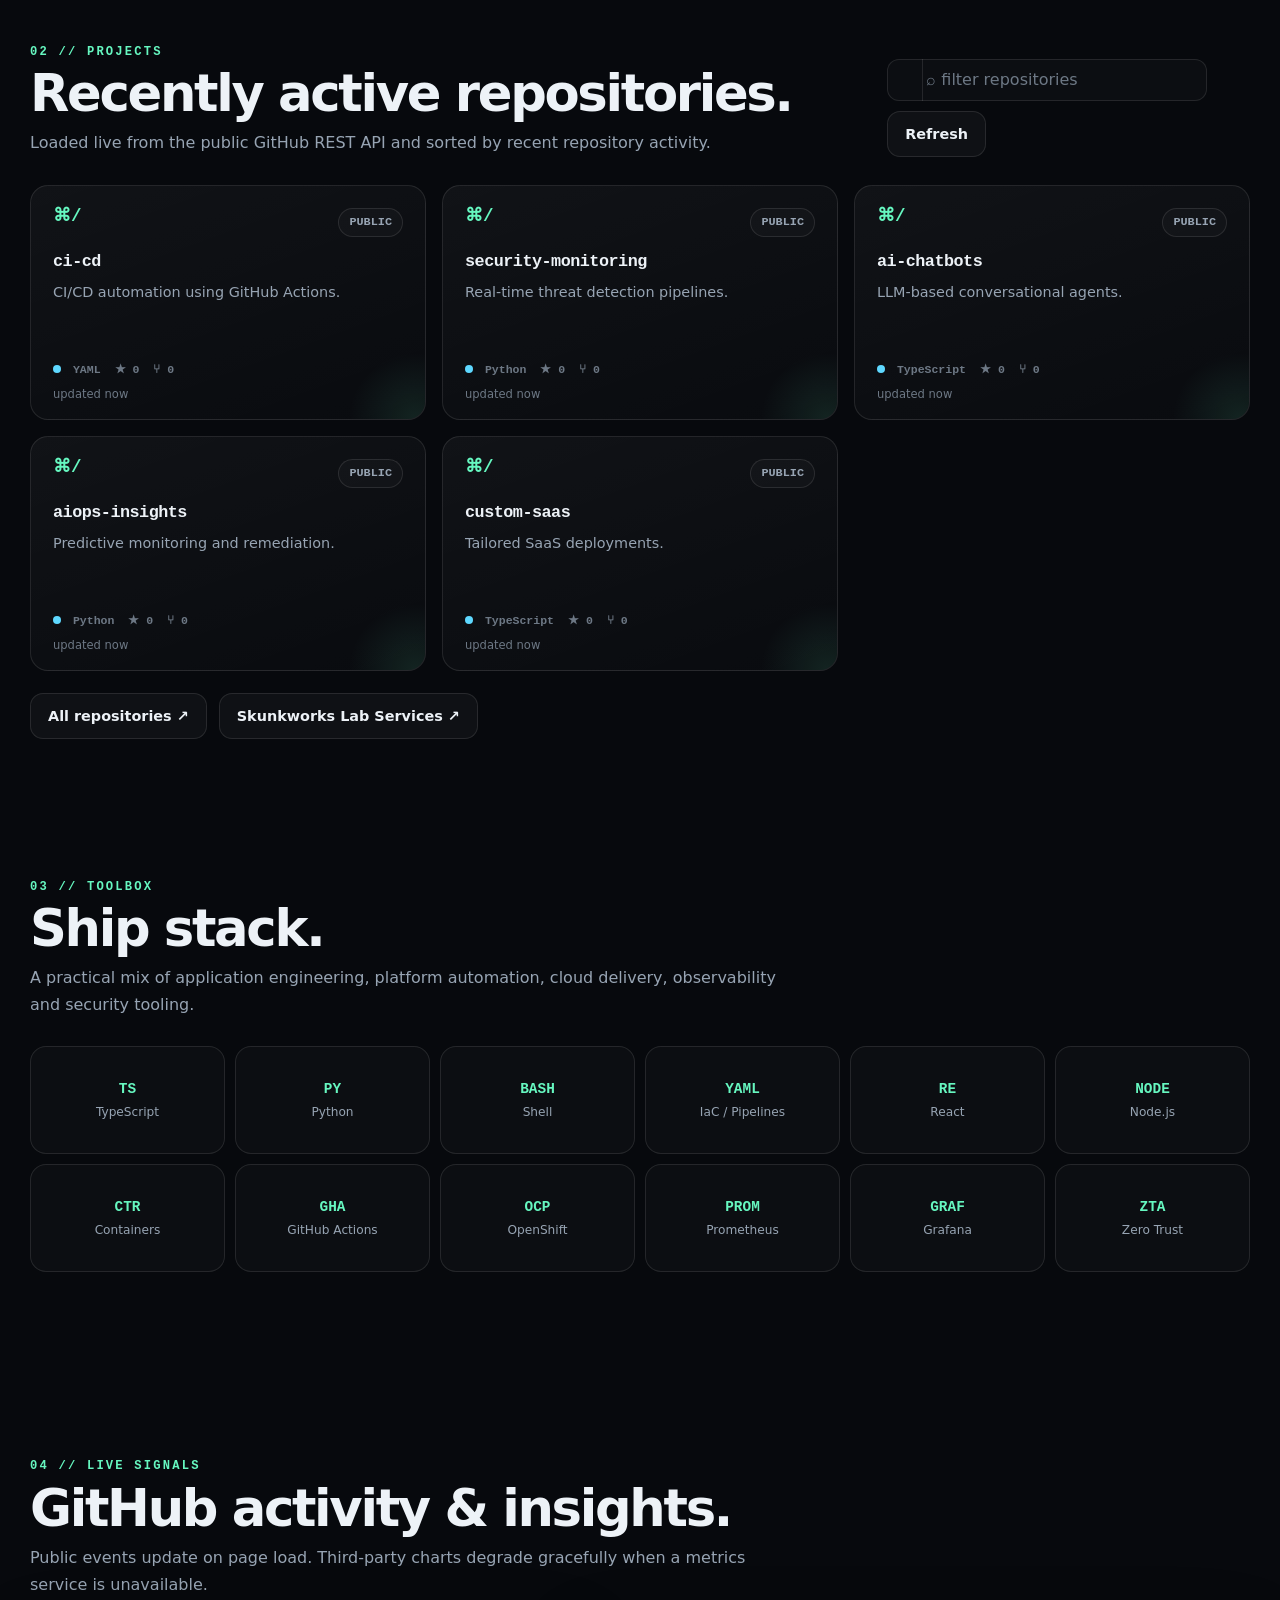
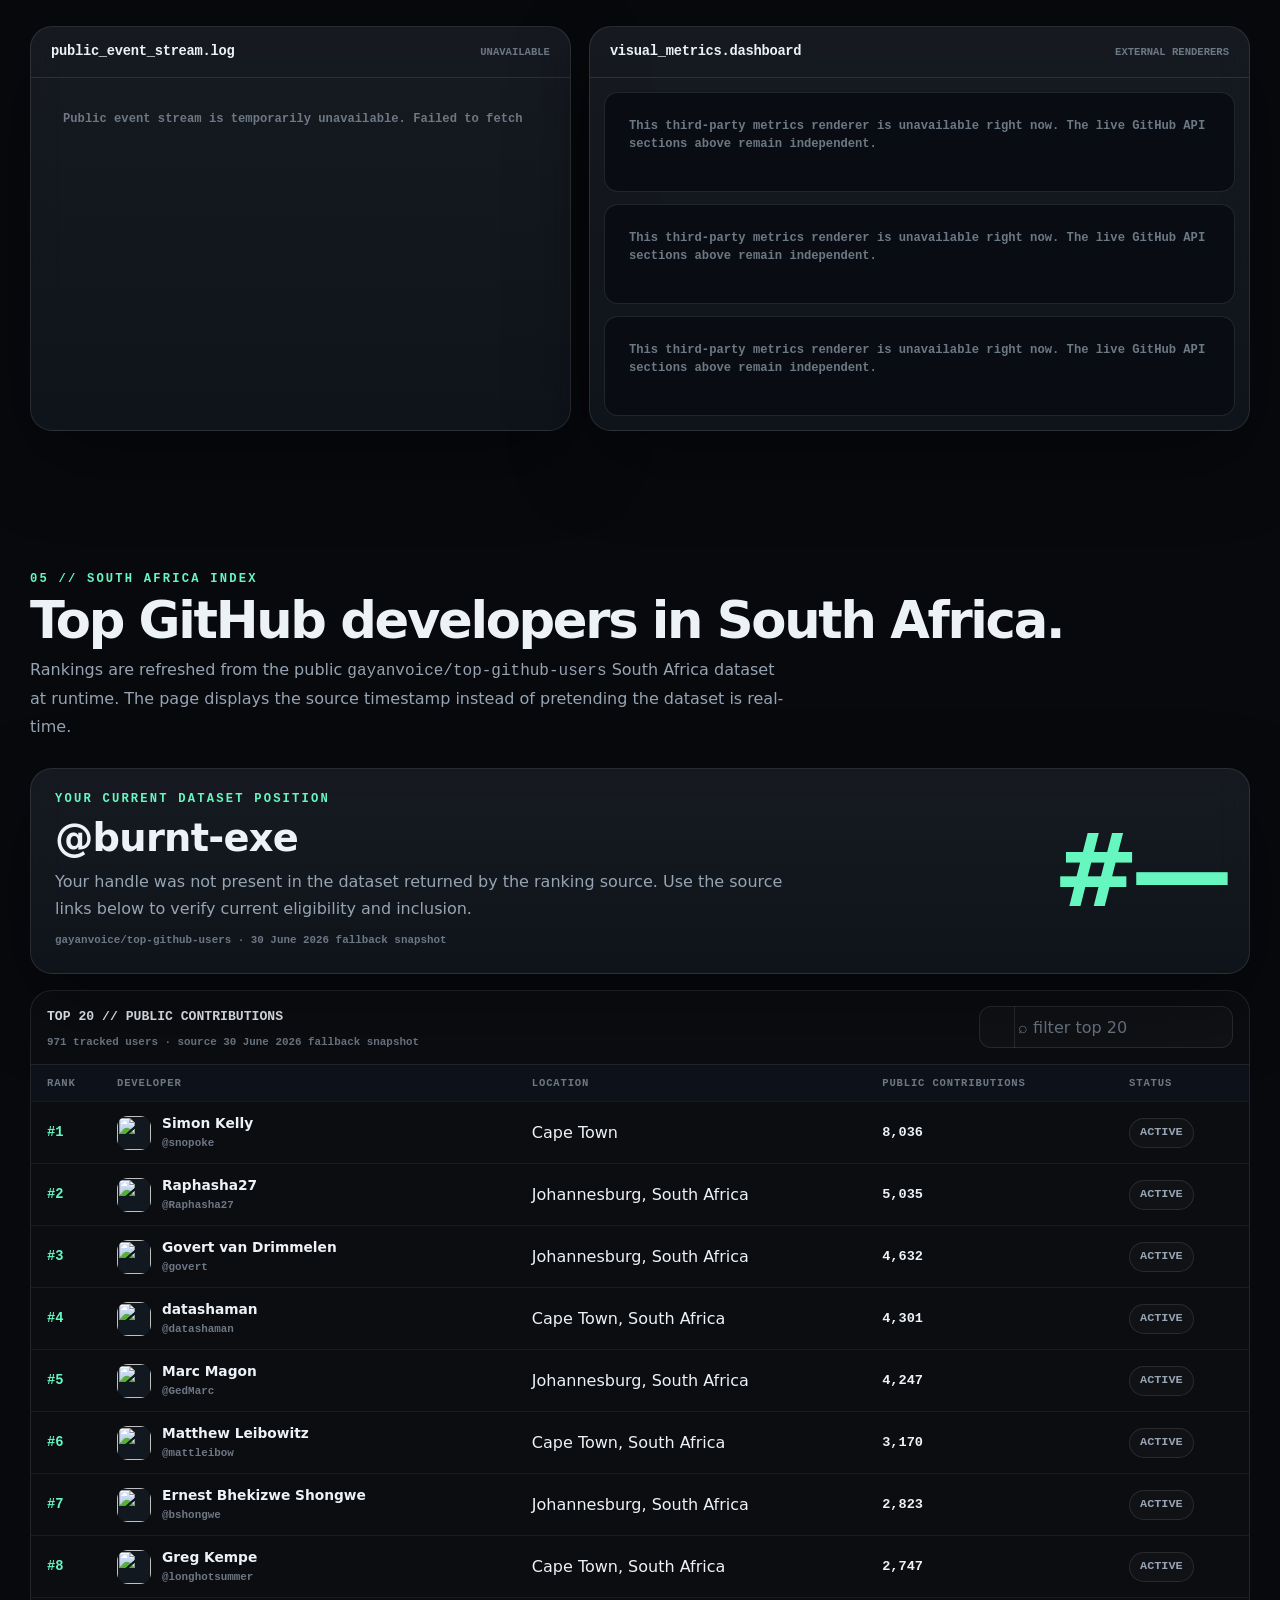
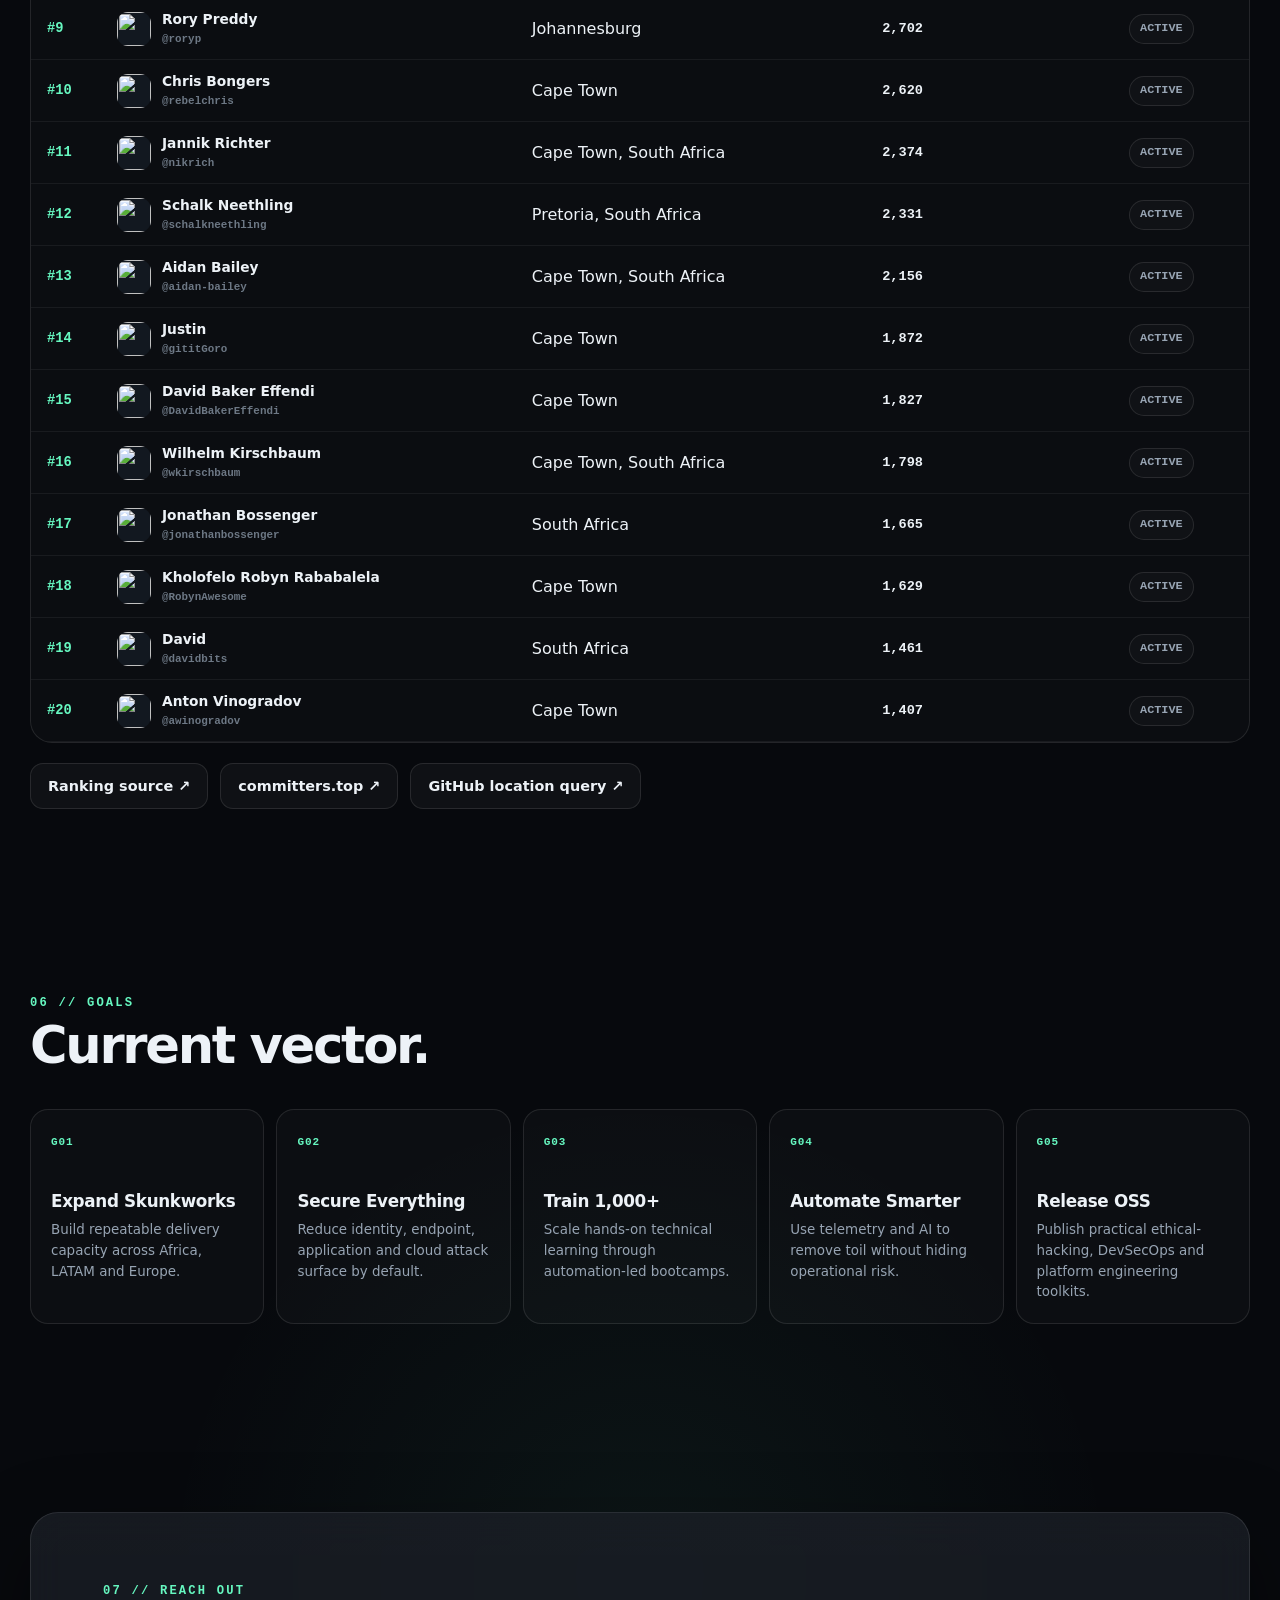
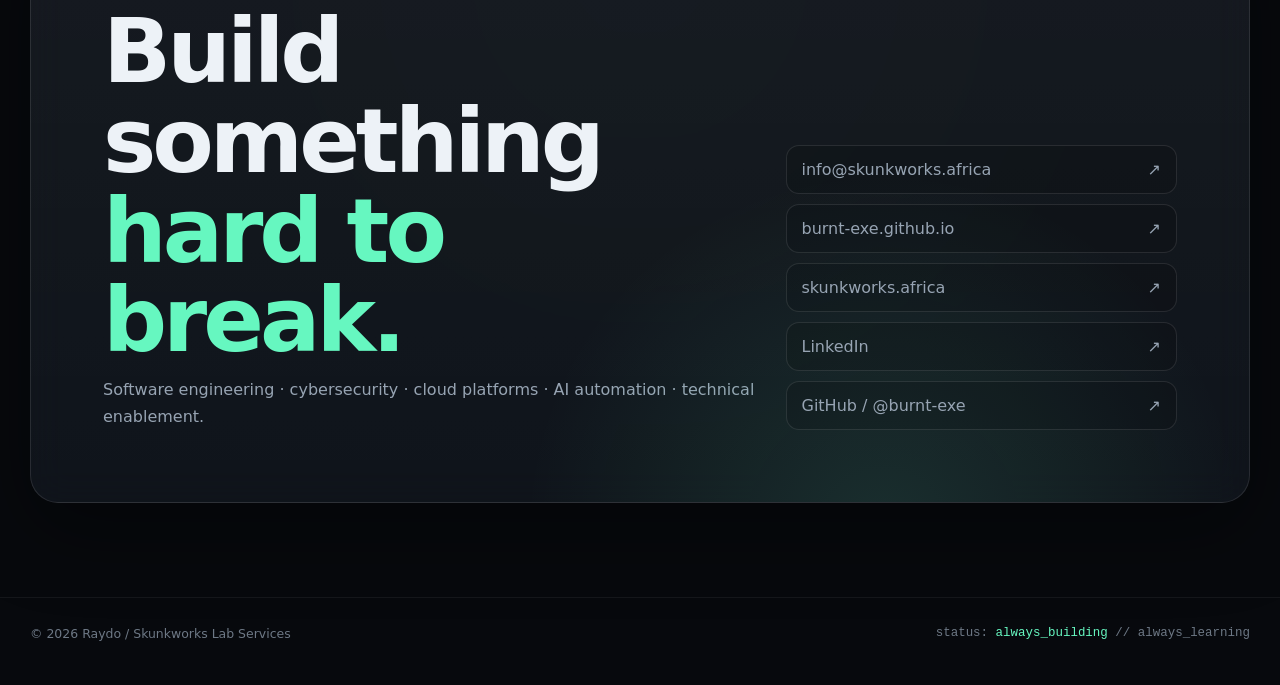
==== commit 5f397d7b: "Change greeting from 'Hello' to 'Goodbye' Signed-off-by: Raydo M <126121348+burnt-exe@users.noreply." ====
--- a/index.html
+++ b/index.html
@@ -1,443 +1,5310 @@
 <!doctype html>
-<html lang="en">
+<html lang="en" data-theme="obsidian">
 <head>
-  <meta charset="utf-8" />
-  <meta name="viewport" content="width=device-width, initial-scale=1" />
-  <title>Credly Growth Hub | Badge Career Tracker</title>
-  <meta name="description" content="Static learning-growth app for onboarding users, tracking skills, planning free Credly badges, and managing continuous SCORM-style learning." />
-  <link rel="manifest" href="manifest.webmanifest" />
+  <meta charset="utf-8">
+  <meta name="viewport" content="width=device-width, initial-scale=1, viewport-fit=cover">
+  <meta name="theme-color" content="#07090d">
+  <meta name="color-scheme" content="dark">
+  <meta name="description" content="Raydo / @burnt-exe — software engineering, cybersecurity, cloud-native systems, AI, open source and South African GitHub developer metrics.">
+  <meta name="author" content="Raydo Matthee">
+  <meta name="referrer" content="strict-origin-when-cross-origin">
+  <meta property="og:title" content="@burnt-exe — Code. Defend. Scale. Repeat.">
+  <meta property="og:description" content="Interactive developer portfolio and live GitHub engineering dashboard for @burnt-exe.">
+  <meta property="og:type" content="website">
+  <meta property="og:image" content="https://github.com/burnt-exe.png?size=512">
+  <meta name="twitter:card" content="summary_large_image">
+  <title>@burnt-exe — Code. Defend. Scale. Repeat.</title>
+
   <style>
     :root {
-      --bg: #07111f;
-      --bg2: #0b1424;
-      --panel: rgba(13, 27, 46, .88);
-      --panel-solid: #0d1b2e;
-      --panel2: #14243b;
-      --text: #edf5ff;
-      --muted: #9eb3d0;
-      --brand: #63d2ff;
-      --accent: #8cffc1;
-      --warn: #ffd166;
-      --danger: #ff6b6b;
-      --line: rgba(255,255,255,.13);
-      --shadow: 0 24px 70px rgba(0,0,0,.34);
+      --bg: #07090d;
+      --bg-2: #0b0f15;
+      --surface: rgba(14, 19, 27, .76);
+      --surface-strong: #111722;
+      --surface-soft: rgba(255, 255, 255, .035);
+      --border: rgba(255,255,255,.10);
+      --border-strong: rgba(255,255,255,.18);
+      --text: #edf2f7;
+      --muted: #97a4b3;
+      --dim: #6d7885;
+      --green: #66f7c0;
+      --green-2: #00c98c;
+      --cyan: #5ed8ff;
+      --violet: #a98cff;
+      --red: #ff6b7a;
+      --amber: #ffc76a;
+      --shadow: 0 28px 80px rgba(0,0,0,.38);
       --radius: 22px;
-      --header-height: 118px;
-    }
-    * { box-sizing: border-box; }
-    html { scroll-behavior: smooth; }
+      --max: 1220px;
+      --nav-h: 72px;
+      --mono: ui-monospace, SFMono-Regular, Menlo, Monaco, Consolas, "Liberation Mono", monospace;
+      --sans: Inter, ui-sans-serif, system-ui, -apple-system, BlinkMacSystemFont, "Segoe UI", sans-serif;
+    }
+
+    html[data-theme="terminal"] {
+      --bg: #020604;
+      --bg-2: #041008;
+      --surface: rgba(2, 18, 10, .84);
+      --surface-strong: #06180e;
+      --surface-soft: rgba(102,247,192,.045);
+      --border: rgba(102,247,192,.16);
+      --border-strong: rgba(102,247,192,.30);
+      --text: #ddffef;
+      --muted: #91c7ad;
+      --dim: #68907a;
+      --cyan: #66f7c0;
+      --violet: #8cf7bd;
+      --amber: #c8ff8f;
+    }
+
+    * {
+      box-sizing: border-box;
+    }
+
+    html {
+      scroll-behavior: smooth;
+    }
+
     body {
       margin: 0;
-      min-height: 100vh;
-      font-family: Inter, ui-sans-serif, system-ui, -apple-system, BlinkMacSystemFont, "Segoe UI", sans-serif;
+      min-width: 320px;
+      background:
+        radial-gradient(circle at 15% 0%, rgba(94,216,255,.09), transparent 30rem),
+        radial-gradient(circle at 80% 10%, rgba(169,140,255,.08), transparent 36rem),
+        radial-gradient(circle at 50% 90%, rgba(102,247,192,.055), transparent 30rem),
+        var(--bg);
       color: var(--text);
+      font-family: var(--sans);
+      -webkit-font-smoothing: antialiased;
+      text-rendering: optimizeLegibility;
+      overflow-x: hidden;
+    }
+
+    body::before {
+      content: "";
+      position: fixed;
+      inset: 0;
+      z-index: -3;
+      pointer-events: none;
+      opacity: .13;
+      background-image:
+        linear-gradient(rgba(255,255,255,.018) 1px, transparent 1px),
+        linear-gradient(90deg, rgba(255,255,255,.018) 1px, transparent 1px);
+      background-size: 46px 46px;
+      mask-image: linear-gradient(to bottom, #000, transparent 90%);
+    }
+
+    body::after {
+      content: "";
+      position: fixed;
+      inset: 0;
+      z-index: 1000;
+      pointer-events: none;
+      opacity: .035;
+      background-image: url("data:image/svg+xml,%3Csvg viewBox='0 0 180 180' xmlns='http://www.w3.org/2000/svg'%3E%3Cfilter id='n'%3E%3CfeTurbulence type='fractalNoise' baseFrequency='.8' numOctaves='4' stitchTiles='stitch'/%3E%3C/filter%3E%3Crect width='100%25' height='100%25' filter='url(%23n)' opacity='.55'/%3E%3C/svg%3E");
+      mix-blend-mode: soft-light;
+    }
+
+    ::selection {
+      background: rgba(102,247,192,.22);
+      color: #fff;
+    }
+
+    a {
+      color: inherit;
+      text-decoration: none;
+    }
+
+    button,
+    input {
+      font: inherit;
+    }
+
+    button {
+      color: inherit;
+    }
+
+    img {
+      max-width: 100%;
+      display: block;
+    }
+
+    code,
+    pre,
+    .mono {
+      font-family: var(--mono);
+    }
+
+    .skip-link {
+      position: fixed;
+      top: 10px;
+      left: 10px;
+      z-index: 9999;
+      transform: translateY(-140%);
+      padding: 10px 14px;
+      background: #fff;
+      color: #000;
+      border-radius: 10px;
+      font-weight: 800;
+    }
+
+    .skip-link:focus {
+      transform: translateY(0);
+    }
+
+    .shell {
+      width: min(var(--max), calc(100% - 40px));
+      margin: 0 auto;
+    }
+
+    .section {
+      padding: 94px 0;
+      position: relative;
+    }
+
+    .section.compact {
+      padding-top: 48px;
+    }
+
+    .section-head {
+      display: grid;
+      grid-template-columns: minmax(0,1fr) auto;
+      gap: 24px;
+      align-items: end;
+      margin-bottom: 28px;
+    }
+
+    .kicker {
+      margin: 0 0 10px;
+      color: var(--green);
+      font: 800 .76rem/1 var(--mono);
+      letter-spacing: .18em;
+      text-transform: uppercase;
+    }
+
+    h1,
+    h2,
+    h3,
+    p {
+      margin-top: 0;
+    }
+
+    h1 {
+      max-width: 950px;
+      margin-bottom: 22px;
+      font-size: clamp(3.1rem, 7.2vw, 7rem);
+      line-height: .91;
+      letter-spacing: -.07em;
+      font-weight: 850;
+    }
+
+    h2 {
+      margin-bottom: 10px;
+      font-size: clamp(2rem, 4vw, 3.5rem);
+      letter-spacing: -.045em;
+      line-height: 1;
+    }
+
+    h3 {
+      letter-spacing: -.02em;
+    }
+
+    .lede,
+    .section-copy {
+      color: var(--muted);
+      font-size: clamp(1.05rem, 2vw, 1.3rem);
+      line-height: 1.7;
+    }
+
+    .section-copy {
+      max-width: 760px;
+      margin-bottom: 0;
+      font-size: 1rem;
+    }
+
+    .glass {
       background:
-        radial-gradient(circle at top left, rgba(99,210,255,.22), transparent 36rem),
-        radial-gradient(circle at 80% 10%, rgba(140,255,193,.12), transparent 28rem),
-        linear-gradient(135deg, var(--bg), var(--bg2) 52%, #111629);
-    }
-    a { color: var(--brand); }
-    h1, h2, h3 { margin: 0; line-height: 1.08; }
-    h1 { font-size: clamp(32px, 6vw, 62px); letter-spacing: -.055em; }
-    h2 { font-size: clamp(24px, 3vw, 36px); letter-spacing: -.035em; }
-    h3 { font-size: 18px; }
-    p { color: var(--muted); line-height: 1.65; }
-    code { color: var(--accent); white-space: normal; overflow-wrap: anywhere; }
-    .eyebrow { margin: 0 0 8px; color: var(--accent); text-transform: uppercase; letter-spacing: .16em; font-size: 12px; font-weight: 900; }
+        linear-gradient(
+          180deg,
+          rgba(255,255,255,.045),
+          rgba(255,255,255,.015)
+        ),
+        var(--surface);
+      border: 1px solid var(--border);
+      box-shadow: var(--shadow);
+      backdrop-filter: blur(18px);
+      -webkit-backdrop-filter: blur(18px);
+    }
 
     .topbar {
       position: sticky;
       top: 0;
-      z-index: 50;
+      z-index: 500;
+      height: var(--nav-h);
+      background: rgba(7,9,13,.72);
+      border-bottom: 1px solid rgba(255,255,255,.065);
+      backdrop-filter: blur(18px);
+      -webkit-backdrop-filter: blur(18px);
+    }
+
+    .topbar-inner {
+      height: 100%;
+      display: flex;
+      align-items: center;
+      gap: 24px;
+    }
+
+    .brand {
+      display: inline-flex;
+      align-items: center;
+      gap: 10px;
+      min-width: max-content;
+      font: 800 .92rem/1 var(--mono);
+      letter-spacing: -.02em;
+    }
+
+    .brand-mark {
+      width: 34px;
+      height: 34px;
       display: grid;
-      grid-template-columns: minmax(0,1fr) auto;
+      place-items: center;
+      border: 1px solid rgba(102,247,192,.28);
+      border-radius: 11px;
+      background: rgba(102,247,192,.06);
+      color: var(--green);
+      box-shadow: inset 0 0 20px rgba(102,247,192,.045);
+    }
+
+    .brand .cursor {
+      width: 7px;
+      height: 15px;
+      display: inline-block;
+      background: var(--green);
+      animation: blink 1.05s steps(2) infinite;
+      vertical-align: -2px;
+      margin-left: 2px;
+    }
+
+    .desktop-nav {
+      display: flex;
+      align-items: center;
+      gap: 5px;
+      margin-left: auto;
+    }
+
+    .nav-link {
+      padding: 9px 12px;
+      border-radius: 10px;
+      color: var(--muted);
+      font-size: .9rem;
+      transition: .2s ease;
+    }
+
+    .nav-link:hover,
+    .nav-link.active {
+      color: var(--text);
+      background: rgba(255,255,255,.055);
+    }
+
+    .status-pill {
+      display: inline-flex;
+      align-items: center;
+      gap: 8px;
+      padding: 8px 11px;
+      border: 1px solid var(--border);
+      border-radius: 999px;
+      color: var(--muted);
+      font: 700 .72rem/1 var(--mono);
+      white-space: nowrap;
+    }
+
+    .status-dot {
+      width: 7px;
+      height: 7px;
+      border-radius: 50%;
+      background: var(--amber);
+      box-shadow: 0 0 0 5px rgba(255,199,106,.08);
+    }
+
+    .status-dot.ok {
+      background: var(--green);
+      box-shadow: 0 0 0 5px rgba(102,247,192,.08);
+    }
+
+    .status-dot.err {
+      background: var(--red);
+      box-shadow: 0 0 0 5px rgba(255,107,122,.08);
+    }
+
+    .icon-btn,
+    .menu-btn {
+      width: 40px;
+      height: 40px;
+      display: inline-grid;
+      place-items: center;
+      border-radius: 12px;
+      border: 1px solid var(--border);
+      background: rgba(255,255,255,.035);
+      cursor: pointer;
+      transition: .2s ease;
+    }
+
+    .icon-btn:hover,
+    .menu-btn:hover {
+      border-color: var(--border-strong);
+      background: rgba(255,255,255,.065);
+      transform: translateY(-1px);
+    }
+
+    .menu-btn {
+      display: none;
+    }
+
+    .hero {
+      min-height: calc(100svh - var(--nav-h));
+      display: grid;
+      align-items: center;
+      padding: 68px 0 58px;
+      position: relative;
+    }
+
+    .hero::after {
+      content: "";
+      position: absolute;
+      width: 420px;
+      height: 420px;
+      left: 50%;
+      top: 48%;
+      transform: translate(-50%,-50%);
+      border-radius: 50%;
+      z-index: -2;
+      background: radial-gradient(
+        circle,
+        rgba(102,247,192,.08),
+        transparent 67%
+      );
+      filter: blur(18px);
+    }
+
+    .hero-grid {
+      display: grid;
+      grid-template-columns: minmax(0,1.25fr) minmax(330px,.75fr);
+      gap: clamp(36px, 7vw, 92px);
+      align-items: center;
+    }
+
+    .eyebrow-row {
+      display: flex;
+      flex-wrap: wrap;
+      gap: 9px;
+      margin-bottom: 24px;
+    }
+
+    .tag {
+      display: inline-flex;
+      align-items: center;
+      gap: 7px;
+      padding: 8px 10px;
+      border: 1px solid var(--border);
+      border-radius: 999px;
+      background: rgba(255,255,255,.025);
+      color: var(--muted);
+      font: 700 .74rem/1 var(--mono);
+    }
+
+    .tag b {
+      color: var(--text);
+    }
+
+    .hero h1 .accent {
+      color: transparent;
+      -webkit-text-stroke: 1.5px rgba(237,242,247,.92);
+      text-shadow: 0 0 40px rgba(94,216,255,.10);
+    }
+
+    .hero-copy {
+      max-width: 790px;
+    }
+
+    .hero-actions {
+      display: flex;
+      flex-wrap: wrap;
+      gap: 12px;
+      margin-top: 30px;
+    }
+
+    .btn {
+      min-height: 46px;
+      display: inline-flex;
+      align-items: center;
+      justify-content: center;
+      gap: 9px;
+      padding: 0 17px;
+      border-radius: 13px;
+      border: 1px solid var(--border);
+      background: rgba(255,255,255,.035);
+      font-weight: 780;
+      font-size: .9rem;
+      cursor: pointer;
+      transition: .2s ease;
+    }
+
+    .btn:hover {
+      transform: translateY(-2px);
+      border-color: var(--border-strong);
+      background: rgba(255,255,255,.07);
+    }
+
+    .btn.primary {
+      color: #03100b;
+      border-color: rgba(102,247,192,.6);
+      background: linear-gradient(
+        135deg,
+        #8affd1,
+        var(--green)
+      );
+      box-shadow: 0 10px 34px rgba(102,247,192,.16);
+    }
+
+    .btn.primary:hover {
+      box-shadow: 0 14px 40px rgba(102,247,192,.23);
+    }
+
+    .btn.danger {
+      color: #ffdce1;
+      border-color: rgba(255,107,122,.22);
+      background: rgba(255,107,122,.06);
+    }
+
+    .terminal-card {
+      border-radius: 20px;
+      overflow: hidden;
+      transform:
+        perspective(1200px)
+        rotateY(-3deg)
+        rotateX(1deg);
+      transform-origin: center;
+      transition: transform .3s ease;
+    }
+
+    .terminal-card:hover {
+      transform:
+        perspective(1200px)
+        rotateY(0)
+        rotateX(0)
+        translateY(-3px);
+    }
+
+    .terminal-top {
+      height: 46px;
+      display: flex;
+      align-items: center;
+      gap: 7px;
+      padding: 0 15px;
+      border-bottom: 1px solid var(--border);
+      background: rgba(255,255,255,.035);
+    }
+
+    .dot {
+      width: 9px;
+      height: 9px;
+      border-radius: 50%;
+      background: #ff605c;
+    }
+
+    .dot:nth-child(2) {
+      background: #ffbd44;
+    }
+
+    .dot:nth-child(3) {
+      background: #00ca4e;
+    }
+
+    .terminal-title {
+      margin-left: auto;
+      color: var(--dim);
+      font: 650 .7rem/1 var(--mono);
+    }
+
+    .terminal-body {
+      min-height: 460px;
+      padding: 22px 20px;
+      background:
+        linear-gradient(
+          rgba(102,247,192,.018) 1px,
+          transparent 1px
+        ),
+        #05080b;
+      background-size: 100% 23px;
+      color: #d6e7df;
+      font:
+        500
+        clamp(.67rem, 1vw, .79rem)/1.56
+        var(--mono);
+      overflow: hidden;
+    }
+
+    .terminal-ascii {
+      margin: 0 0 23px;
+      color: var(--green);
+      white-space: pre;
+      line-height: 1.22;
+      font-size: clamp(.55rem, .82vw, .75rem);
+      filter: drop-shadow(
+        0 0 12px
+        rgba(102,247,192,.1)
+      );
+    }
+
+    .prompt {
+      color: var(--green);
+    }
+
+    .terminal-muted {
+      color: #73837b;
+    }
+
+    .terminal-cyan {
+      color: var(--cyan);
+    }
+
+    .terminal-violet {
+      color: var(--violet);
+    }
+
+    .terminal-line {
+      min-height: 1.56em;
+    }
+
+    .typing::after {
+      content: "▋";
+      color: var(--green);
+      animation: blink 1s steps(2) infinite;
+    }
+
+    .live-strip {
+      display: grid;
+      grid-template-columns: repeat(4, 1fr);
+      margin-top: 34px;
+      border: 1px solid var(--border);
+      border-radius: 18px;
+      overflow: hidden;
+      background: rgba(255,255,255,.02);
+    }
+
+    .live-stat {
+      min-width: 0;
+      padding: 19px 20px;
+      border-right: 1px solid var(--border);
+    }
+
+    .live-stat:last-child {
+      border-right: 0;
+    }
+
+    .live-stat .label {
+      color: var(--dim);
+      font: 750 .68rem/1 var(--mono);
+      text-transform: uppercase;
+      letter-spacing: .12em;
+    }
+
+    .live-stat .value {
+      display: block;
+      margin-top: 8px;
+      font-size: clamp(1.25rem, 3vw, 2rem);
+      font-weight: 840;
+      letter-spacing: -.05em;
+      white-space: nowrap;
+      overflow: hidden;
+      text-overflow: ellipsis;
+    }
+
+    .profile-grid {
+      display: grid;
+      grid-template-columns: .74fr 1.26fr;
+      gap: 22px;
+      align-items: stretch;
+    }
+
+    .profile-card,
+    .bio-card {
+      border-radius: var(--radius);
+      padding: 26px;
+    }
+
+    .avatar-wrap {
+      width: 104px;
+      height: 104px;
+      border-radius: 30px;
+      padding: 4px;
+      background:
+        linear-gradient(
+          135deg,
+          var(--green),
+          var(--cyan),
+          var(--violet)
+        );
+      box-shadow: 0 16px 40px rgba(0,0,0,.25);
+    }
+
+    .avatar-wrap img {
+      width: 100%;
+      height: 100%;
+      object-fit: cover;
+      border-radius: 26px;
+      background: #111;
+    }
+
+    .profile-name {
+      margin: 20px 0 4px;
+      font-size: 1.65rem;
+      font-weight: 850;
+      letter-spacing: -.04em;
+    }
+
+    .handle {
+      color: var(--green);
+      font: 700 .86rem/1 var(--mono);
+    }
+
+    .mini-meta {
+      display: grid;
+      gap: 9px;
+      margin-top: 20px;
+      color: var(--muted);
+      font-size: .9rem;
+    }
+
+    .mini-meta span {
+      display: flex;
+      align-items: baseline;
+      gap: 10px;
+    }
+
+    .mini-meta b {
+      min-width: 88px;
+      color: var(--dim);
+      font: 700 .66rem/1 var(--mono);
+      text-transform: uppercase;
+      letter-spacing: .08em;
+    }
+
+    .bio-card {
+      display: grid;
+      align-content: center;
+    }
+
+    .bio-card .quote {
+      margin: 0;
+      font-size: clamp(1.4rem, 3.2vw, 2.6rem);
+      line-height: 1.12;
+      letter-spacing: -.045em;
+      font-weight: 760;
+    }
+
+    .bio-card .quote span {
+      color: var(--green);
+    }
+
+    .mission-list {
+      list-style: none;
+      padding: 0;
+      margin: 28px 0 0;
+      display: grid;
+      grid-template-columns: repeat(3, 1fr);
+      gap: 12px;
+    }
+
+    .mission-list li {
+      padding: 15px;
+      border: 1px solid var(--border);
+      border-radius: 16px;
+      color: var(--muted);
+      background: rgba(255,255,255,.025);
+      line-height: 1.45;
+    }
+
+    .mission-list b {
+      color: var(--text);
+      display: block;
+      margin-bottom: 4px;
+    }
+
+    .projects-toolbar {
+      display: flex;
+      gap: 10px;
+      align-items: center;
+      flex-wrap: wrap;
+    }
+
+    .search {
+      min-width: min(320px, 100%);
+      height: 42px;
+      padding: 0 14px 0 38px;
+      border-radius: 12px;
+      border: 1px solid var(--border);
+      outline: none;
+      color: var(--text);
+      background:
+        linear-gradient(
+          90deg,
+          transparent 0 34px,
+          var(--border) 34px 35px,
+          transparent 35px
+        ),
+        rgba(255,255,255,.025);
+    }
+
+    .search::placeholder {
+      color: var(--dim);
+    }
+
+    .search:focus {
+      border-color: rgba(102,247,192,.4);
+      box-shadow: 0 0 0 4px rgba(102,247,192,.06);
+    }
+
+    .project-grid {
+      display: grid;
+      grid-template-columns: repeat(3, 1fr);
+      gap: 16px;
+    }
+
+    .project-card {
+      position: relative;
+      min-height: 235px;
+      padding: 22px;
+      border: 1px solid var(--border);
+      border-radius: 18px;
+      background:
+        linear-gradient(
+          160deg,
+          rgba(255,255,255,.045),
+          rgba(255,255,255,.01)
+        );
+      overflow: hidden;
+      transition:
+        transform .22s ease,
+        border-color .22s ease,
+        background .22s ease;
+    }
+
+    .project-card::after {
+      content: "";
+      position: absolute;
+      width: 140px;
+      height: 140px;
+      right: -60px;
+      bottom: -70px;
+      border-radius: 50%;
+      background:
+        radial-gradient(
+          circle,
+          rgba(102,247,192,.10),
+          transparent 67%
+        );
+      transition: .3s ease;
+    }
+
+    .project-card:hover {
+      transform: translateY(-5px);
+      border-color: rgba(102,247,192,.22);
+      background:
+        linear-gradient(
+          160deg,
+          rgba(102,247,192,.055),
+          rgba(255,255,255,.01)
+        );
+    }
+
+    .project-card:hover::after {
+      transform: scale(1.4);
+    }
+
+    .repo-top {
+      display: flex;
+      justify-content: space-between;
+      align-items: start;
+      gap: 14px;
+    }
+
+    .repo-icon {
+      color: var(--green);
+      font: 900 1.1rem/1 var(--mono);
+    }
+
+    .repo-name {
+      margin: 15px 0 8px;
+      font: 800 1.05rem/1.25 var(--mono);
+      letter-spacing: -.03em;
+    }
+
+    .repo-desc {
+      color: var(--muted);
+      font-size: .9rem;
+      line-height: 1.55;
+      min-height: 4.5em;
+    }
+
+    .repo-meta {
+      display: flex;
+      gap: 14px;
+      flex-wrap: wrap;
+      margin-top: 18px;
+      color: var(--dim);
+      font: 700 .72rem/1 var(--mono);
+    }
+
+    .lang-dot {
+      width: 8px;
+      height: 8px;
+      border-radius: 50%;
+      display: inline-block;
+      background: var(--cyan);
+      margin-right: 5px;
+    }
+
+    .repo-updated {
+      position: absolute;
+      left: 22px;
+      bottom: 18px;
+      color: var(--dim);
+      font-size: .72rem;
+    }
+
+    .toolbox {
+      display: grid;
+      grid-template-columns: repeat(6, 1fr);
+      gap: 10px;
+    }
+
+    .tool {
+      min-height: 108px;
+      display: grid;
+      place-items: center;
+      text-align: center;
+      padding: 14px;
+      border: 1px solid var(--border);
+      border-radius: 16px;
+      background: rgba(255,255,255,.022);
+      transition: .2s ease;
+    }
+
+    .tool:hover {
+      transform: translateY(-4px);
+      background: rgba(255,255,255,.05);
+      border-color: var(--border-strong);
+    }
+
+    .tool-code {
+      color: var(--green);
+      font: 850 .9rem/1 var(--mono);
+    }
+
+    .tool-name {
+      margin-top: 8px;
+      color: var(--muted);
+      font-size: .76rem;
+    }
+
+    .activity-grid {
+      display: grid;
+      grid-template-columns: .9fr 1.1fr;
+      gap: 18px;
+    }
+
+    .stream,
+    .insight-card {
+      border-radius: var(--radius);
+      overflow: hidden;
+    }
+
+    .panel-head {
+      display: flex;
+      align-items: center;
+      justify-content: space-between;
+      gap: 16px;
+      padding: 18px 20px;
+      border-bottom: 1px solid var(--border);
+    }
+
+    .panel-title {
+      margin: 0;
+      font: 800 .86rem/1 var(--mono);
+    }
+
+    .panel-meta {
+      color: var(--dim);
+      font: 700 .66rem/1 var(--mono);
+    }
+
+    .event-list {
+      padding: 8px;
+      max-height: 520px;
+      overflow: auto;
+    }
+
+    .event {
+      display: grid;
+      grid-template-columns: 34px 1fr;
+      gap: 12px;
+      padding: 13px 12px;
+      border-radius: 13px;
+    }
+
+    .event:hover {
+      background: rgba(255,255,255,.035);
+    }
+
+    .event-icon {
+      width: 34px;
+      height: 34px;
+      border-radius: 10px;
+      display: grid;
+      place-items: center;
+      border: 1px solid var(--border);
+      background: rgba(255,255,255,.03);
+      color: var(--green);
+      font: 800 .72rem/1 var(--mono);
+    }
+
+    .event-main {
+      min-width: 0;
+    }
+
+    .event-title {
+      white-space: nowrap;
+      overflow: hidden;
+      text-overflow: ellipsis;
+      font-size: .88rem;
+    }
+
+    .event-title a {
+      font-weight: 760;
+    }
+
+    .event-time {
+      margin-top: 4px;
+      color: var(--dim);
+      font: 650 .67rem/1 var(--mono);
+    }
+
+    .insight-stack {
+      display: grid;
+      gap: 12px;
+      padding: 14px;
+    }
+
+    .metric-image {
+      min-height: 100px;
+      border: 1px solid var(--border);
+      border-radius: 14px;
+      overflow: hidden;
+      background: #090d13;
+    }
+
+    .metric-image img {
+      width: 100%;
+      height: auto;
+      object-fit: contain;
+    }
+
+    .metric-fallback {
+      padding: 24px;
+      color: var(--dim);
+      font: 700 .76rem/1.5 var(--mono);
+    }
+
+    .rank-hero {
+      display: grid;
+      grid-template-columns: 1fr auto;
       gap: 22px;
       align-items: center;
-      min-height: var(--header-height);
-      padding: 22px clamp(18px, 4vw, 58px);
-      border-bottom: 1px solid var(--line);
-      background: rgba(7,17,31,.82);
-      backdrop-filter: blur(18px);
-      box-shadow: 0 12px 36px rgba(0,0,0,.22);
-      transform: translateY(0);
-      transition: transform .28s ease, box-shadow .28s ease, background .28s ease;
-    }
-    .topbar.is-hidden { transform: translateY(calc(-1 * var(--header-height) - 16px)); box-shadow: none; }
-    .topbar.is-compact { background: rgba(7,17,31,.92); }
-    .subtitle { max-width: 920px; font-size: 16px; margin: 8px 0 0; }
-    .top-actions, .actions, .toolbar { display: flex; flex-wrap: wrap; gap: 10px; align-items: center; }
-    .top-actions { justify-content: flex-end; }
-    .btn {
-      border: 1px solid var(--line);
-      border-radius: 999px;
-      color: var(--text);
-      background: var(--panel2);
-      padding: 10px 14px;
+      padding: 24px;
+      border-radius: var(--radius);
+      margin-bottom: 16px;
+    }
+
+    .rank-number {
+      min-width: 150px;
+      text-align: right;
+      font-size: clamp(3.1rem, 8vw, 6.8rem);
+      line-height: .85;
+      letter-spacing: -.08em;
       font-weight: 900;
-      cursor: pointer;
-      text-decoration: none;
-      display: inline-flex;
-      gap: 8px;
+      color: var(--green);
+    }
+
+    .rank-source {
+      margin-top: 10px;
+      color: var(--dim);
+      font: 700 .68rem/1.5 var(--mono);
+    }
+
+    .ranking-wrap {
+      border: 1px solid var(--border);
+      border-radius: var(--radius);
+      overflow: hidden;
+      background: rgba(255,255,255,.018);
+    }
+
+    .rank-controls {
+      display: flex;
       align-items: center;
-      transition: transform .16s ease, border-color .16s ease, background .16s ease;
-    }
-    .btn:hover { border-color: rgba(99,210,255,.55); transform: translateY(-1px); }
-    .btn.primary { border: 0; color: #04101c; background: linear-gradient(135deg, var(--brand), var(--accent)); }
-    .btn.ghost { background: rgba(255,255,255,.045); }
-    .btn.danger { color: #ffdede; background: rgba(255,107,107,.14); }
-    .btn.small { padding: 7px 10px; font-size: 12px; }
-    .btn.block { justify-content: center; width: 100%; }
-    .file-label input { display: none; }
-
-    .layout { display: grid; grid-template-columns: 285px minmax(0,1fr); gap: 24px; padding: 24px clamp(18px, 4vw, 58px) 96px; }
-    .sidebar { display: grid; gap: 16px; align-content: start; }
-    .panel, .nav, .card, .empty-state {
-      border: 1px solid var(--line);
-      background: var(--panel);
-      border-radius: var(--radius);
-      box-shadow: var(--shadow);
-    }
-    .panel { padding: 20px; }
-    .nav { padding: 10px; position: sticky; top: 22px; }
-    .nav button {
+      justify-content: space-between;
+      gap: 14px;
+      flex-wrap: wrap;
+      padding: 14px 16px;
+      border-bottom: 1px solid var(--border);
+    }
+
+    .rank-controls .search {
+      min-width: 240px;
+    }
+
+    .table-scroll {
+      overflow: auto;
+    }
+
+    table {
       width: 100%;
-      padding: 12px 14px;
-      border: 0;
-      border-radius: 14px;
-      background: transparent;
+      border-collapse: collapse;
+      min-width: 760px;
+    }
+
+    th,
+    td {
+      padding: 13px 16px;
+      border-bottom:
+        1px solid
+        rgba(255,255,255,.055);
+      text-align: left;
+    }
+
+    th {
+      position: sticky;
+      top: 0;
+      z-index: 2;
+      background: #0d121a;
+      color: var(--dim);
+      font: 750 .66rem/1 var(--mono);
+      text-transform: uppercase;
+      letter-spacing: .08em;
+    }
+
+    tbody tr {
+      transition: background .18s ease;
+    }
+
+    tbody tr:hover {
+      background: rgba(255,255,255,.032);
+    }
+
+    tbody tr.me {
+      background: rgba(102,247,192,.06);
+      box-shadow: inset 3px 0 0 var(--green);
+    }
+
+    .rank-cell {
+      width: 70px;
+      font: 820 .86rem/1 var(--mono);
+      color: var(--green);
+    }
+
+    .dev {
+      display: flex;
+      align-items: center;
+      gap: 11px;
+      min-width: 200px;
+    }
+
+    .dev img {
+      width: 34px;
+      height: 34px;
+      border-radius: 11px;
+      object-fit: cover;
+      background: #121820;
+    }
+
+    .dev strong {
+      display: block;
+      font-size: .86rem;
+    }
+
+    .dev small {
+      color: var(--dim);
+      font: 650 .68rem/1 var(--mono);
+    }
+
+    .contrib {
+      font: 820 .85rem/1 var(--mono);
+    }
+
+    .goals-grid {
+      display: grid;
+      grid-template-columns: repeat(5, 1fr);
+      gap: 12px;
+    }
+
+    .goal {
+      position: relative;
+      min-height: 190px;
+      padding: 20px;
+      border: 1px solid var(--border);
+      border-radius: 18px;
+      background: rgba(255,255,255,.022);
+      overflow: hidden;
+    }
+
+    .goal-index {
+      color: var(--green);
+      font: 800 .69rem/1 var(--mono);
+      letter-spacing: .08em;
+    }
+
+    .goal h3 {
+      margin: 42px 0 9px;
+      font-size: 1.05rem;
+    }
+
+    .goal p {
+      margin: 0;
       color: var(--muted);
-      text-align: left;
-      font-weight: 900;
-      cursor: pointer;
+      font-size: .84rem;
+      line-height: 1.55;
+    }
+
+    .contact-card {
+      min-height: 420px;
+      display: grid;
+      grid-template-columns: 1.25fr .75fr;
+      gap: 30px;
+      align-items: end;
+      padding: clamp(28px, 6vw, 72px);
+      border-radius: 28px;
+      overflow: hidden;
+      position: relative;
+    }
+
+    .contact-card::before {
+      content: "";
+      position: absolute;
+      inset: auto -10% -70% 30%;
+      height: 130%;
+      background:
+        radial-gradient(
+          circle,
+          rgba(102,247,192,.12),
+          transparent 58%
+        );
+      pointer-events: none;
+    }
+
+    .contact-card h2 {
+      font-size: clamp(3rem,7vw,7rem);
+      max-width: 800px;
+    }
+
+    .contact-card h2 span {
+      color: var(--green);
+    }
+
+    .contact-links {
+      display: grid;
+      gap: 10px;
+      position: relative;
+      z-index: 2;
+    }
+
+    .contact-link {
       display: flex;
       justify-content: space-between;
-      gap: 10px;
-    }
-    .nav button.active, .nav button:hover { background: rgba(99,210,255,.12); color: var(--text); }
-    .nav kbd { color: var(--muted); font-size: 11px; font-weight: 800; }
-    .view { display: none; }
-    .view.active { display: block; animation: fade .2s ease; }
-    @keyframes fade { from { opacity: 0; transform: translateY(8px); } to { opacity: 1; transform: none; } }
-    .section-heading { display: flex; justify-content: space-between; align-items: flex-start; gap: 16px; margin-bottom: 18px; }
-    .grid { display: grid; gap: 16px; }
-    .stats { grid-template-columns: repeat(4, minmax(0,1fr)); }
-    .two { grid-template-columns: repeat(2, minmax(0,1fr)); }
-    .three { grid-template-columns: repeat(3, minmax(0,1fr)); }
-    .form-grid { display: grid; grid-template-columns: repeat(2, minmax(0,1fr)); gap: 14px; }
-    .wide { grid-column: 1 / -1; }
-    .stat {
-      border: 1px solid var(--line);
-      border-radius: 20px;
-      background: linear-gradient(180deg, rgba(255,255,255,.08), rgba(255,255,255,.035));
-      padding: 18px;
-      min-height: 112px;
-      display: grid;
-      align-content: space-between;
-    }
-    .stat strong { display: block; font-size: 34px; letter-spacing: -.04em; }
-    .stat span, .muted { color: var(--muted); }
-    .card, .empty-state { padding: 16px; background: rgba(255,255,255,.045); box-shadow: none; }
-    .empty-state { text-align: center; padding: 28px; }
-    .stack { display: grid; gap: 12px; }
-    .card-title { display: flex; justify-content: space-between; gap: 12px; align-items: flex-start; }
-    .tag, .pill {
-      white-space: nowrap;
-      border: 1px solid var(--line);
-      color: var(--brand);
-      border-radius: 999px;
-      background: rgba(99,210,255,.1);
-      padding: 5px 9px;
-      font-size: 12px;
-      font-weight: 900;
-    }
-    .pill.done { color: var(--accent); background: rgba(140,255,193,.1); }
-    .pill.warn { color: var(--warn); background: rgba(255,209,102,.1); }
-    .progress { height: 10px; border-radius: 999px; overflow: hidden; border: 1px solid var(--line); background: rgba(255,255,255,.08); }
-    .progress span { display: block; height: 100%; border-radius: inherit; background: linear-gradient(90deg, var(--brand), var(--accent)); transition: width .18s ease; }
-    label { display: grid; gap: 7px; color: var(--muted); font-size: 13px; font-weight: 900; }
-    input, select, textarea {
-      width: 100%;
-      border: 1px solid var(--line);
-      border-radius: 14px;
+      gap: 20px;
+      align-items: center;
+      padding: 14px 15px;
+      border: 1px solid var(--border);
+      border-radius: 13px;
+      background: rgba(0,0,0,.12);
+      color: var(--muted);
+      transition: .2s ease;
+    }
+
+    .contact-link:hover {
       color: var(--text);
-      background: #07111f;
-      padding: 12px 13px;
-      font: inherit;
-      outline: none;
-    }
-    input:focus, select:focus, textarea:focus { border-color: rgba(99,210,255,.72); box-shadow: 0 0 0 4px rgba(99,210,255,.1); }
-    textarea { resize: vertical; }
-    table { width: 100%; border-collapse: collapse; }
-    th, td { padding: 12px 8px; border-bottom: 1px solid var(--line); vertical-align: top; text-align: left; }
-    th { color: var(--accent); text-transform: uppercase; letter-spacing: .08em; font-size: 12px; }
-    .notice { border-left: 4px solid var(--warn); background: rgba(255,209,102,.1); padding: 13px 15px; border-radius: 14px; color: #ffeec0; }
-    .scorm-frame { width: 100%; min-height: 420px; border: 1px solid var(--line); border-radius: 18px; background: white; }
-    .quick-actions { display: grid; gap: 10px; }
+      transform: translateX(3px);
+      border-color: var(--border-strong);
+    }
+
+    footer {
+      padding: 28px 0 44px;
+      border-top:
+        1px solid
+        rgba(255,255,255,.06);
+      color: var(--dim);
+      font-size: .78rem;
+    }
+
+    .footer-inner {
+      display: flex;
+      justify-content: space-between;
+      gap: 24px;
+      flex-wrap: wrap;
+    }
+
+    .footer-code {
+      font-family: var(--mono);
+    }
+
     .toast {
       position: fixed;
       right: 18px;
-      bottom: 22px;
-      z-index: 100;
-      max-width: min(420px, calc(100vw - 36px));
-      border: 1px solid rgba(140,255,193,.35);
-      background: rgba(8,26,28,.96);
+      bottom: 18px;
+      z-index: 1200;
+      max-width:
+        min(
+          380px,
+          calc(100vw - 36px)
+        );
+      padding: 13px 15px;
+      border: 1px solid var(--border-strong);
+      border-radius: 13px;
+      background: #101721;
+      box-shadow: var(--shadow);
+      color: var(--muted);
+      font-size: .83rem;
+      transform: translateY(130%);
+      opacity: 0;
+      transition: .28s ease;
+    }
+
+    .toast.show {
+      transform: translateY(0);
+      opacity: 1;
+    }
+
+    .toast b {
       color: var(--text);
+    }
+
+    .command {
+      position: fixed;
+      inset: 0;
+      z-index: 1500;
+      display: none;
+      place-items: start center;
+      padding-top: min(18vh,160px);
+      background: rgba(0,0,0,.58);
+      backdrop-filter: blur(10px);
+    }
+
+    .command.open {
+      display: grid;
+    }
+
+    .command-box {
+      width:
+        min(
+          640px,
+          calc(100vw - 30px)
+        );
+      border: 1px solid var(--border-strong);
       border-radius: 18px;
-      padding: 14px 16px;
-      box-shadow: var(--shadow);
-      transform: translateY(24px);
+      overflow: hidden;
+      background: #0d121a;
+      box-shadow:
+        0 40px 120px
+        rgba(0,0,0,.6);
+    }
+
+    .command-input {
+      width: 100%;
+      height: 58px;
+      border: 0;
+      border-bottom: 1px solid var(--border);
+      outline: 0;
+      padding: 0 18px;
+      background: transparent;
+      color: var(--text);
+      font-family: var(--mono);
+    }
+
+    .command-list {
+      padding: 8px;
+      max-height: 340px;
+      overflow: auto;
+    }
+
+    .command-item {
+      width: 100%;
+      display: flex;
+      justify-content: space-between;
+      gap: 20px;
+      align-items: center;
+      padding: 12px;
+      border: 0;
+      border-radius: 11px;
+      background: transparent;
+      color: var(--muted);
+      cursor: pointer;
+      text-align: left;
+    }
+
+    .command-item:hover,
+    .command-item.active {
+      background: rgba(255,255,255,.05);
+      color: var(--text);
+    }
+
+    .command-item kbd {
+      color: var(--dim);
+      font: 650 .65rem/1 var(--mono);
+    }
+
+    .reveal {
       opacity: 0;
-      pointer-events: none;
-      transition: .22s ease;
-    }
-    .toast.show { transform: translateY(0); opacity: 1; }
-    .bottom-nav { display: none; }
-    .mini-meter { display: grid; gap: 8px; }
-    .mini-meter-row { display: grid; grid-template-columns: 1fr auto; gap: 8px; align-items: center; }
-    .badge-card { position: relative; overflow: hidden; }
-    .badge-card::before { content: ""; position: absolute; inset: 0 auto 0 0; width: 4px; background: linear-gradient(var(--brand), var(--accent)); opacity: .8; }
-    .badge-card > * { position: relative; }
-    @media (max-width: 960px) {
-      :root { --header-height: 98px; }
-      .topbar, .layout, .stats, .two, .three, .form-grid { grid-template-columns: 1fr; }
-      .top-actions { justify-content: flex-start; }
-      .topbar { padding: 18px; }
-      .subtitle { display: none; }
-      .layout { padding: 18px 16px 112px; }
-      .sidebar { display: none; }
-      .section-heading { display: grid; }
-      .bottom-nav {
+      transform: translateY(18px);
+      transition:
+        opacity .65s ease,
+        transform .65s ease;
+    }
+
+    .reveal.visible {
+      opacity: 1;
+      transform: none;
+    }
+
+    .mobile-drawer {
+      display: none;
+      position: fixed;
+      inset: var(--nav-h) 0 auto;
+      z-index: 480;
+      padding: 12px 20px 22px;
+      border-bottom: 1px solid var(--border);
+      background: rgba(7,9,13,.96);
+      backdrop-filter: blur(18px);
+    }
+
+    .mobile-drawer.open {
+      display: grid;
+    }
+
+    .mobile-drawer a {
+      padding: 13px 4px;
+      border-bottom:
+        1px solid
+        rgba(255,255,255,.05);
+      color: var(--muted);
+    }
+
+    .skeleton {
+      position: relative;
+      overflow: hidden;
+      background: rgba(255,255,255,.035);
+      color: transparent !important;
+      border-radius: 7px;
+    }
+
+    .skeleton::after {
+      content: "";
+      position: absolute;
+      inset: 0;
+      transform: translateX(-100%);
+      background:
+        linear-gradient(
+          90deg,
+          transparent,
+          rgba(255,255,255,.07),
+          transparent
+        );
+      animation: shimmer 1.3s infinite;
+    }
+
+    @keyframes blink {
+      50% {
+        opacity: 0;
+      }
+    }
+
+    @keyframes shimmer {
+      to {
+        transform: translateX(100%);
+      }
+    }
+
+    @media (max-width: 1020px) {
+      .desktop-nav {
+        display: none;
+      }
+
+      .menu-btn {
+        display: inline-grid;
+        margin-left: auto;
+      }
+
+      .status-pill {
+        display: none;
+      }
+
+      .hero-grid,
+      .profile-grid,
+      .activity-grid,
+      .contact-card {
+        grid-template-columns: 1fr;
+      }
+
+      .hero {
+        padding-top: 54px;
+      }
+
+      .terminal-card {
+        transform: none;
+        max-width: 760px;
+      }
+
+      .live-strip {
+        grid-template-columns: repeat(2,1fr);
+      }
+
+      .live-stat:nth-child(2) {
+        border-right: 0;
+      }
+
+      .live-stat:nth-child(-n+2) {
+        border-bottom: 1px solid var(--border);
+      }
+
+      .project-grid {
+        grid-template-columns: repeat(2,1fr);
+      }
+
+      .toolbox {
+        grid-template-columns: repeat(4,1fr);
+      }
+
+      .goals-grid {
+        grid-template-columns: repeat(2,1fr);
+      }
+
+      .contact-links {
+        max-width: 620px;
+      }
+    }
+
+    @media (max-width: 680px) {
+      :root {
+        --nav-h: 64px;
+      }
+
+      .shell {
+        width:
+          min(
+            var(--max),
+            calc(100% - 26px)
+          );
+      }
+
+      .section {
+        padding: 72px 0;
+      }
+
+      .section-head {
+        grid-template-columns: 1fr;
+        align-items: start;
+      }
+
+      h1 {
+        font-size: clamp(3rem,16vw,5.1rem);
+      }
+
+      .hero {
+        min-height: auto;
+        padding: 50px 0 34px;
+      }
+
+      .hero-grid {
+        gap: 34px;
+      }
+
+      .terminal-body {
+        min-height: 390px;
+        padding: 18px 14px;
+      }
+
+      .terminal-ascii {
+        font-size: clamp(.42rem,2.2vw,.62rem);
+        overflow: hidden;
+      }
+
+      .live-strip {
+        grid-template-columns: 1fr;
+      }
+
+      .live-stat {
+        border-right: 0 !important;
+        border-bottom: 1px solid var(--border);
+      }
+
+      .live-stat:last-child {
+        border-bottom: 0;
+      }
+
+      .mission-list,
+      .project-grid,
+      .goals-grid {
+        grid-template-columns: 1fr;
+      }
+
+      .toolbox {
+        grid-template-columns: repeat(3,1fr);
+      }
+
+      .rank-hero {
+        grid-template-columns: 1fr;
+      }
+
+      .rank-number {
+        text-align: left;
+      }
+
+      .contact-card {
+        padding: 28px 22px;
+        min-height: 480px;
+      }
+
+      .footer-inner {
         display: grid;
-        grid-template-columns: repeat(4, minmax(0,1fr));
-        gap: 8px;
-        position: fixed;
-        z-index: 60;
-        left: 12px;
-        right: 12px;
-        bottom: 12px;
-        padding: 8px;
-        border: 1px solid var(--line);
-        border-radius: 24px;
-        background: rgba(7,17,31,.92);
-        backdrop-filter: blur(16px);
-        box-shadow: var(--shadow);
-      }
-      .bottom-nav button { border: 0; border-radius: 16px; color: var(--muted); background: transparent; padding: 10px 6px; font-size: 11px; font-weight: 900; }
-      .bottom-nav button.active { color: #04101c; background: linear-gradient(135deg, var(--brand), var(--accent)); }
-      th:nth-child(3), td:nth-child(3) { display: none; }
+      }
+
+      .project-card {
+        min-height: 220px;
+      }
+    }
+
+    @media (max-width: 430px) {
+      .toolbox {
+        grid-template-columns: repeat(2,1fr);
+      }
+
+      .brand span.label {
+        display: none;
+      }
+
+      .icon-btn {
+        width: 38px;
+        height: 38px;
+      }
+
+      .hero-actions .btn {
+        flex: 1 1 100%;
+      }
+    }
+
+    @media (prefers-reduced-motion: reduce) {
+      *,
+      *::before,
+      *::after {
+        scroll-behavior: auto !important;
+        animation-duration: .001ms !important;
+        animation-iteration-count: 1 !important;
+        transition-duration: .001ms !important;
+      }
+
+      .reveal {
+        opacity: 1;
+        transform: none;
+      }
     }
   </style>
 </head>
+
 <body>
-  <header class="topbar" id="topbar">
-    <div>
-      <p class="eyebrow">Credly Growth Hub</p>
-      <h1>Free badge career tracker</h1>
-      <p class="subtitle">Onboard learners, map skills, schedule continuous learning, track badge evidence, and launch SCORM-style modules from a GitHub Pages static app.</p>
-    </div>
-    <div class="top-actions">
-      <button class="btn ghost" id="demoBtn">Load demo</button>
-      <button class="btn ghost" id="exportBtn">Export</button>
-      <label class="btn ghost file-label">Import<input type="file" id="importFile" accept="application/json"></label>
-      <button class="btn danger" id="resetBtn">Reset</button>
+
+  <a class="skip-link" href="#main">
+    Skip to content
+  </a>
+
+  <header class="topbar">
+    <div class="shell topbar-inner">
+
+      <a
+        class="brand"
+        href="#top"
+        aria-label="@burnt-exe home"
+      >
+        <span
+          class="brand-mark"
+          aria-hidden="true"
+        >&gt;_</span>
+
+        <span class="label">@burnt-exe</span>
+
+        <span
+          class="cursor"
+          aria-hidden="true"
+        ></span>
+      </a>
+
+      <nav
+        class="desktop-nav"
+        aria-label="Primary"
+      >
+        <a class="nav-link" href="#about">
+          About
+        </a>
+
+        <a class="nav-link" href="#projects">
+          Projects
+        </a>
+
+        <a class="nav-link" href="#stack">
+          Toolbox
+        </a>
+
+        <a class="nav-link" href="#activity">
+          Activity
+        </a>
+
+        <a class="nav-link" href="#ranking">
+          ZA Index
+        </a>
+
+        <a class="nav-link" href="#contact">
+          Contact
+        </a>
+      </nav>
+
+      <span
+        class="status-pill"
+        title="Live-data state"
+      >
+        <span
+          id="api-dot"
+          class="status-dot"
+        ></span>
+
+        <span id="api-state">
+          SYNCING
+        </span>
+      </span>
+
+      <button
+        class="icon-btn"
+        id="theme-toggle"
+        aria-label="Toggle visual theme"
+        title="Toggle theme"
+      >
+        ◐
+      </button>
+
+      <button
+        class="icon-btn"
+        id="cmd-open"
+        aria-label="Open command palette"
+        title="Command palette (Ctrl/⌘ K)"
+      >
+        ⌘
+      </button>
+
+      <button
+        class="menu-btn"
+        id="menu-toggle"
+        aria-expanded="false"
+        aria-controls="mobile-menu"
+        aria-label="Toggle menu"
+      >
+        ☰
+      </button>
+
     </div>
   </header>
 
-  <main class="layout">
-    <aside class="sidebar">
-      <nav class="nav" aria-label="Primary navigation" id="sideNav">
-        <button class="active" data-view="dashboard">Dashboard <kbd>1</kbd></button>
-        <button data-view="onboard">Onboarding <kbd>2</kbd></button>
-        <button data-view="badges">Badge finder <kbd>3</kbd></button>
-        <button data-view="skills">Skills matrix <kbd>4</kbd></button>
-        <button data-view="schedule">Learning schedule <kbd>5</kbd></button>
-        <button data-view="scorm">SCORM player <kbd>6</kbd></button>
-        <button data-view="settings">Settings <kbd>7</kbd></button>
-      </nav>
-      <section class="panel">
-        <p class="eyebrow">Active learner</p>
-        <div id="profileMini" class="muted">No profile captured yet.</div>
-      </section>
-      <section class="panel quick-actions">
-        <p class="eyebrow">Quick actions</p>
-        <button class="btn block primary" data-action="go" data-target="onboard">Update profile</button>
-        <button class="btn block" data-action="generate-plan">Generate plan</button>
-        <button class="btn block" data-action="go" data-target="badges">Find badges</button>
-      </section>
-    </aside>
-
-    <section>
-      <section id="dashboard" class="view active">
-        <div class="section-heading">
-          <div><p class="eyebrow">Progress intelligence</p><h2>Career growth dashboard</h2></div>
-          <div class="actions"><button class="btn primary" data-action="generate-plan">Generate 30-day plan</button><button class="btn" data-action="go" data-target="onboard">Onboard user</button></div>
+  <div
+    class="mobile-drawer"
+    id="mobile-menu"
+  >
+    <a href="#about">About</a>
+    <a href="#projects">Projects</a>
+    <a href="#stack">Toolbox</a>
+    <a href="#activity">Activity</a>
+    <a href="#ranking">ZA Index</a>
+    <a href="#contact">Contact</a>
+  </div>
+
+  <main id="main">
+
+    <!-- =======================================================
+         HERO
+         ======================================================= -->
+
+    <section
+      class="hero"
+      id="top"
+    >
+
+      <div class="shell">
+
+        <div class="hero-grid">
+
+          <div class="hero-copy reveal">
+
+            <div class="eyebrow-row">
+
+              <span class="tag">
+                <b>Software Engineer</b>
+              </span>
+
+              <span class="tag">
+                Cybersecurity
+              </span>
+
+              <span class="tag">
+                Cloud Native
+              </span>
+
+              <span
+                class="tag"
+                id="location-tag"
+              >
+                South Africa
+              </span>
+
+            </div>
+
+            <p class="kicker">
+              WELCOME // SYSTEM ONLINE
+            </p>
+
+            <h1>
+              Code. Defend.
+              <br>
+              <span class="accent">
+                Scale. Repeat.
+              </span>
+            </h1>
+
+            <p class="lede">
+              I’m Raydo —
+              <strong>CTO at Skunkworks</strong>,
+              multi-cloud software engineer and
+              cybersecurity strategist.
+              I build secure systems,
+              automate infrastructure,
+              and turn AI into
+              production-grade capability.
+            </p>
+
+            <div class="hero-actions">
+
+              <a
+                class="btn primary"
+                href="https://github.com/burnt-exe"
+                target="_blank"
+                rel="noopener noreferrer"
+              >
+                View GitHub ↗
+              </a>
+
+              <a
+                class="btn"
+                href="#projects"
+              >
+                Explore Projects ↓
+              </a>
+
+              <button
+                class="btn"
+                id="copy-email"
+                type="button"
+              >
+                Copy Email
+              </button>
+
+            </div>
+
+            <div
+              class="live-strip"
+              aria-label="Live GitHub profile statistics"
+            >
+
+              <div class="live-stat">
+
+                <span class="label">
+                  Public repos
+                </span>
+
+                <span
+                  class="value skeleton"
+                  id="stat-repos"
+                >
+                  000
+                </span>
+
+              </div>
+
+              <div class="live-stat">
+
+                <span class="label">
+                  Followers
+                </span>
+
+                <span
+                  class="value skeleton"
+                  id="stat-followers"
+                >
+                  000
+                </span>
+
+              </div>
+
+              <div class="live-stat">
+
+                <span class="label">
+                  Following
+                </span>
+
+                <span
+                  class="value skeleton"
+                  id="stat-following"
+                >
+                  000
+                </span>
+
+              </div>
+
+              <div class="live-stat">
+
+                <span class="label">
+                  Last profile update
+                </span>
+
+                <span
+                  class="value skeleton"
+                  id="stat-updated"
+                  style="font-size:1.05rem"
+                >
+                  loading
+                </span>
+
+              </div>
+
+            </div>
+
+          </div>
+
+          <div
+            class="terminal-card glass reveal"
+            aria-label="Interactive profile terminal"
+          >
+
+            <div class="terminal-top">
+
+              <span class="dot"></span>
+              <span class="dot"></span>
+              <span class="dot"></span>
+
+              <span class="terminal-title">
+                burnt-exe@skunkworks:~
+              </span>
+
+            </div>
+
+            <div class="terminal-body">
+
+<pre
+  class="terminal-ascii"
+  aria-hidden="true"
+>
+ _                            _
+| |__  _   _ _ __  __  _    _| |_
+| '_ \| | | | '_ \/ _` | / _` | __|
+| |_) | |_| | | | | (_| | | (_| | |_
+|_.__/ \__,_|_| |_|\__, |  \__,_|\__|
+                    |___/
+</pre>
+
+              <div class="terminal-line">
+                <span class="prompt">$</span>
+                whoami
+              </div>
+
+              <div
+                class="terminal-line terminal-cyan"
+              >
+                Raydo // @burnt-exe
+              </div>
+
+              <div class="terminal-line">
+                <span class="prompt">$</span>
+                cat mission.txt
+              </div>
+
+              <div
+                class="terminal-line terminal-muted"
+              >
+                → build secure, scalable systems
+              </div>
+
+              <div
+                class="terminal-line terminal-muted"
+              >
+                → automate modern cloud infrastructure
+              </div>
+
+              <div
+                class="terminal-line terminal-muted"
+              >
+                → operationalise AI responsibly
+              </div>
+
+              <div class="terminal-line">
+                <span class="prompt">$</span>
+                stack --current
+              </div>
+
+              <div
+                class="terminal-line terminal-violet"
+              >
+                IBM · Red Hat · SAP · Google · Microsoft
+              </div>
+
+              <div class="terminal-line">
+                <span class="prompt">$</span>
+                github --status
+              </div>
+
+              <div
+                class="terminal-line"
+                id="terminal-live"
+              >
+                syncing public profile…
+              </div>
+
+              <div class="terminal-line">
+                <span class="prompt">$</span>
+                motto
+              </div>
+
+              <div
+                class="terminal-line typing"
+              >
+                Code. Defend. Scale. Repeat.
+              </div>
+
+            </div>
+
+          </div>
+
         </div>
-        <div class="grid stats" id="stats"></div>
-        <div class="grid two" style="margin-top:16px">
-          <article class="panel"><h3>Next best actions</h3><div class="stack" id="recommendations"></div></article>
-          <article class="panel"><h3>Skill coverage</h3><div class="stack" id="coverage"></div></article>
+
+      </div>
+
+    </section>
+
+    <!-- =======================================================
+         ABOUT
+         ======================================================= -->
+
+    <section
+      class="section compact"
+      id="about"
+    >
+
+      <div class="shell">
+
+        <div class="section-head reveal">
+
+          <div>
+
+            <p class="kicker">
+              01 // WHO I AM
+            </p>
+
+            <h2>
+              Engineering across the attack surface.
+            </h2>
+
+            <p class="section-copy">
+              Software, infrastructure,
+              security and AI are treated
+              as one system—not separate disciplines.
+            </p>
+
+          </div>
+
         </div>
-        <div class="panel" style="margin-top:16px"><div class="section-heading"><div><p class="eyebrow">Active plan</p><h2>Badge pipeline</h2></div><button class="btn small" data-action="go" data-target="schedule">Open schedule</button></div><div class="stack" id="pipeline"></div></div>
-      </section>
-
-      <section id="onboard" class="view">
-        <div class="section-heading"><div><p class="eyebrow">Learner intake</p><h2>Onboard a user</h2><p>Capture the learner’s baseline, target role and growth objective. Saving the profile automatically seeds a role-aligned skills matrix.</p></div></div>
-        <form id="profileForm" class="panel form-grid">
-          <label>Full name<input name="name" required placeholder="Learner name"></label>
-          <label>Email<input name="email" type="email" required placeholder="learner@company.com"></label>
-          <label>Current role<input name="role" placeholder="Junior Developer / Sales / Analyst"></label>
-          <label>Target career path<select name="careerPath" id="careerPath"></select></label>
-          <label>Weekly study hours<input name="weeklyHours" type="number" min="1" max="40" value="5"></label>
-          <label>Credly profile URL<input name="credlyUrl" type="url" placeholder="https://www.credly.com/users/.../badges"></label>
-          <label class="wide">Growth objective<textarea name="objective" rows="4" placeholder="Revenue, placement, delivery, certification or career target"></textarea></label>
-          <button class="btn primary wide" type="submit">Save profile and seed skills</button>
-        </form>
-      </section>
-
-      <section id="badges" class="view">
-        <div class="section-heading">
-          <div><p class="eyebrow">Free Credly discovery</p><h2>Badge finder</h2><p>Search by vendor, skill, or career theme. Add strong matches to the learner’s scheduled plan.</p></div>
-          <input id="badgeSearch" placeholder="Search vendor, skill or query..." style="max-width:340px">
+
+        <div class="profile-grid">
+
+          <article
+            class="profile-card glass reveal"
+          >
+
+            <div class="avatar-wrap">
+
+              <img
+                id="profile-avatar"
+                src="https://github.com/burnt-exe.png?size=240"
+                alt="GitHub avatar for @burnt-exe"
+                width="104"
+                height="104"
+              >
+
+            </div>
+
+            <div
+              class="profile-name"
+              id="profile-name"
+            >
+              Raydo
+            </div>
+
+            <div class="handle">
+              @burnt-exe
+            </div>
+
+            <div class="mini-meta">
+
+              <span>
+                <b>Role</b>
+                <span>
+                  CTO · Skunkworks
+                </span>
+              </span>
+
+              <span>
+                <b>Location</b>
+                <span id="profile-location">
+                  South Africa
+                </span>
+              </span>
+
+              <span>
+                <b>Company</b>
+                <span id="profile-company">
+                  Skunkworks
+                </span>
+              </span>
+
+              <span>
+                <b>GitHub since</b>
+                <span id="profile-since">
+                  —
+                </span>
+              </span>
+
+            </div>
+
+          </article>
+
+          <article
+            class="bio-card glass reveal"
+          >
+
+            <p class="quote">
+              Build the platform.
+              <span>Threat-model it.</span>
+              Automate the boring parts.
+              Instrument everything.
+            </p>
+
+            <ul class="mission-list">
+
+              <li>
+                <b>Secure by design</b>
+                Zero-trust architecture,
+                identity-aware access,
+                hardened delivery paths.
+              </li>
+
+              <li>
+                <b>Cloud by default</b>
+                Portable workloads,
+                policy-as-code,
+                resilient automation
+                and observability.
+              </li>
+
+              <li>
+                <b>AI with controls</b>
+                Production LLM systems
+                with governance,
+                traceability
+                and measurable value.
+              </li>
+
+            </ul>
+
+          </article>
+
         </div>
-        <div class="panel">
-          <div class="toolbar" style="margin-bottom:14px">
-            <button class="btn small" data-filter="all">All</button><button class="btn small" data-filter="AI">AI</button><button class="btn small" data-filter="Cybersecurity">Cybersecurity</button><button class="btn small" data-filter="Cloud">Cloud</button><button class="btn small" data-filter="Data">Data</button><button class="btn small" data-filter="DevOps">DevOps</button><button class="btn small" data-filter="Sales">Sales</button>
+
+      </div>
+
+    </section>
+
+    <!-- =======================================================
+         PROJECTS
+         ======================================================= -->
+
+    <section
+      class="section"
+      id="projects"
+    >
+
+      <div class="shell">
+
+        <div class="section-head reveal">
+
+          <div>
+
+            <p class="kicker">
+              02 // PROJECTS
+            </p>
+
+            <h2>
+              Recently active repositories.
+            </h2>
+
+            <p class="section-copy">
+              Loaded live from the public
+              GitHub REST API and sorted
+              by recent repository activity.
+            </p>
+
           </div>
-          <div class="stack" id="badgeList"></div>
+
+          <div class="projects-toolbar">
+
+            <input
+              class="search"
+              id="repo-search"
+              type="search"
+              placeholder="⌕ filter repositories"
+              aria-label="Filter repositories"
+            >
+
+            <button
+              class="btn"
+              id="refresh-projects"
+              type="button"
+            >
+              Refresh
+            </button>
+
+          </div>
+
         </div>
-      </section>
-
-      <section id="skills" class="view">
-        <div class="section-heading"><div><p class="eyebrow">Capability maturity</p><h2>Skills matrix</h2><p>Update maturity as learners complete badges, modules, labs and manager-reviewed evidence.</p></div><button class="btn" id="addSkillBtn">Add skill</button></div>
-        <div class="panel stack" id="skillList"></div>
-      </section>
-
-      <section id="schedule" class="view">
-        <div class="section-heading"><div><p class="eyebrow">Continuous learning</p><h2>Scheduled learning plan</h2><p>Use this as the learner’s weekly operating rhythm for badge progress and evidence review.</p></div><button class="btn" id="addSessionBtn">Add session</button></div>
-        <div class="panel"><table><thead><tr><th>Date</th><th>Topic</th><th>Badge / Module</th><th>Status</th><th></th></tr></thead><tbody id="scheduleRows"></tbody></table></div>
-      </section>
-
-      <section id="scorm" class="view">
-        <div class="section-heading"><div><p class="eyebrow">SCORM-style runtime</p><h2>Module launcher</h2></div><button class="btn primary" id="launchScorm">Launch sample module</button></div>
-        <div class="notice">This static app simulates the SCORM 1.2 JavaScript API for lightweight tracking. Production SCORM completion, sequencing, score persistence and audit trails should use an LMS or SCORM Cloud-style runtime.</div>
-        <div class="panel" style="margin-top:16px"><iframe class="scorm-frame" id="scormFrame" title="SCORM Module"></iframe></div>
-      </section>
-
-      <section id="settings" class="view">
-        <div class="section-heading"><div><p class="eyebrow">Governance</p><h2>Data and deployment settings</h2></div></div>
-        <div class="panel stack">
-          <div class="card"><h3>Storage model</h3><p>Current version uses browser localStorage, which is suitable for a static MVP and individual learner tracking. For multi-user operations, connect Microsoft Entra-backed services.</p></div>
-          <div class="card"><h3>Evidence workflow</h3><p>Recommended approval flow: learner completes badge, submits Credly badge URL, manager validates issuer/date/skills, then marks the badge as verified in this app or a future backend.</p></div>
-          <div class="card"><h3>GitHub Pages</h3><p>The included workflow publishes this repository as a static site on every push to <code>main</code>.</p></div>
+
+        <div
+          class="project-grid"
+          id="project-grid"
+          aria-live="polite"
+        >
+
+          <article
+            class="project-card skeleton"
+            style="min-height:235px"
+          ></article>
+
+          <article
+            class="project-card skeleton"
+            style="min-height:235px"
+          ></article>
+
+          <article
+            class="project-card skeleton"
+            style="min-height:235px"
+          ></article>
+
         </div>
-      </section>
+
+        <div
+          class="hero-actions"
+          style="margin-top:22px"
+        >
+
+          <a
+            class="btn"
+            href="https://github.com/burnt-exe?tab=repositories"
+            target="_blank"
+            rel="noopener noreferrer"
+          >
+            All repositories ↗
+          </a>
+
+          <a
+            class="btn"
+            href="https://github.com/Skunkworks-Lab-Services"
+            target="_blank"
+            rel="noopener noreferrer"
+          >
+            Skunkworks Lab Services ↗
+          </a>
+
+        </div>
+
+      </div>
+
     </section>
+
+    <!-- =======================================================
+         TOOLBOX
+         ======================================================= -->
+
+    <section
+      class="section compact"
+      id="stack"
+    >
+
+      <div class="shell">
+
+        <div class="section-head reveal">
+
+          <div>
+
+            <p class="kicker">
+              03 // TOOLBOX
+            </p>
+
+            <h2>
+              Ship stack.
+            </h2>
+
+            <p class="section-copy">
+              A practical mix of application
+              engineering, platform automation,
+              cloud delivery, observability
+              and security tooling.
+            </p>
+
+          </div>
+
+        </div>
+
+        <div class="toolbox reveal">
+
+          <div class="tool">
+            <div>
+              <div class="tool-code">TS</div>
+              <div class="tool-name">TypeScript</div>
+            </div>
+          </div>
+
+          <div class="tool">
+            <div>
+              <div class="tool-code">PY</div>
+              <div class="tool-name">Python</div>
+            </div>
+          </div>
+
+          <div class="tool">
+            <div>
+              <div class="tool-code">BASH</div>
+              <div class="tool-name">Shell</div>
+            </div>
+          </div>
+
+          <div class="tool">
+            <div>
+              <div class="tool-code">YAML</div>
+              <div class="tool-name">IaC / Pipelines</div>
+            </div>
+          </div>
+
+          <div class="tool">
+            <div>
+              <div class="tool-code">RE</div>
+              <div class="tool-name">React</div>
+            </div>
+          </div>
+
+          <div class="tool">
+            <div>
+              <div class="tool-code">NODE</div>
+              <div class="tool-name">Node.js</div>
+            </div>
+          </div>
+
+          <div class="tool">
+            <div>
+              <div class="tool-code">CTR</div>
+              <div class="tool-name">Containers</div>
+            </div>
+          </div>
+
+          <div class="tool">
+            <div>
+              <div class="tool-code">GHA</div>
+              <div class="tool-name">GitHub Actions</div>
+            </div>
+          </div>
+
+          <div class="tool">
+            <div>
+              <div class="tool-code">OCP</div>
+              <div class="tool-name">OpenShift</div>
+            </div>
+          </div>
+
+          <div class="tool">
+            <div>
+              <div class="tool-code">PROM</div>
+              <div class="tool-name">Prometheus</div>
+            </div>
+          </div>
+
+          <div class="tool">
+            <div>
+              <div class="tool-code">GRAF</div>
+              <div class="tool-name">Grafana</div>
+            </div>
+          </div>
+
+          <div class="tool">
+            <div>
+              <div class="tool-code">ZTA</div>
+              <div class="tool-name">Zero Trust</div>
+            </div>
+          </div>
+
+        </div>
+
+      </div>
+
+    </section>
+
+    <!-- =======================================================
+         LIVE ACTIVITY
+         ======================================================= -->
+
+    <section
+      class="section"
+      id="activity"
+    >
+
+      <div class="shell">
+
+        <div class="section-head reveal">
+
+          <div>
+
+            <p class="kicker">
+              04 // LIVE SIGNALS
+            </p>
+
+            <h2>
+              GitHub activity &amp; insights.
+            </h2>
+
+            <p class="section-copy">
+              Public events update on page load.
+              Third-party charts degrade gracefully
+              when a metrics service is unavailable.
+            </p>
+
+          </div>
+
+        </div>
+
+        <div class="activity-grid">
+
+          <article
+            class="stream glass reveal"
+          >
+
+            <div class="panel-head">
+
+              <h3 class="panel-title">
+                public_event_stream.log
+              </h3>
+
+              <span
+                class="panel-meta"
+                id="events-meta"
+              >
+                SYNCING
+              </span>
+
+            </div>
+
+            <div
+              class="event-list"
+              id="event-list"
+            >
+
+              <div class="event">
+
+                <div class="event-icon">
+                  …
+                </div>
+
+                <div class="event-main">
+
+                  <div
+                    class="event-title skeleton"
+                  >
+                    Loading event stream
+                  </div>
+
+                  <div class="event-time">
+                    GitHub public events API
+                  </div>
+
+                </div>
+
+              </div>
+
+            </div>
+
+          </article>
+
+          <article
+            class="insight-card glass reveal"
+          >
+
+            <div class="panel-head">
+
+              <h3 class="panel-title">
+                visual_metrics.dashboard
+              </h3>
+
+              <span class="panel-meta">
+                EXTERNAL RENDERERS
+              </span>
+
+            </div>
+
+            <div class="insight-stack">
+
+              <div class="metric-image">
+
+                <img
+                  loading="lazy"
+                  data-fallback
+                  alt="GitHub profile details"
+                  src="https://github-profile-summary-cards.vercel.app/api/cards/profile-details?username=burnt-exe&theme=tokyonight"
+                >
+
+              </div>
+
+              <div class="metric-image">
+
+                <img
+                  loading="lazy"
+                  data-fallback
+                  alt="GitHub activity graph"
+                  src="https://github-readme-activity-graph.vercel.app/graph?username=burnt-exe&theme=tokyo-night&hide_border=true&area=true"
+                >
+
+              </div>
+
+              <div class="metric-image">
+
+                <img
+                  loading="lazy"
+                  data-fallback
+                  alt="GitHub streak metrics"
+                  src="https://streak-stats.demolab.com/?user=burnt-exe&theme=tokyonight&hide_border=true"
+                >
+
+              </div>
+
+            </div>
+
+          </article>
+
+        </div>
+
+      </div>
+
+    </section>
+
+    <!-- =======================================================
+         SOUTH AFRICA RANKING
+         ======================================================= -->
+
+    <section
+      class="section compact"
+      id="ranking"
+    >
+
+      <div class="shell">
+
+        <div class="section-head reveal">
+
+          <div>
+
+            <p class="kicker">
+              05 // SOUTH AFRICA INDEX
+            </p>
+
+            <h2>
+              Top GitHub developers in South Africa.
+            </h2>
+
+            <p class="section-copy">
+              Rankings are refreshed from the public
+              <code>gayanvoice/top-github-users</code>
+              South Africa dataset at runtime.
+              The page displays the source timestamp
+              instead of pretending the dataset
+              is real-time.
+            </p>
+
+          </div>
+
+        </div>
+
+        <div
+          class="rank-hero glass reveal"
+        >
+
+          <div>
+
+            <p class="kicker">
+              YOUR CURRENT DATASET POSITION
+            </p>
+
+            <h3
+              style="
+                font-size:clamp(1.4rem,3vw,2.5rem);
+                margin-bottom:8px
+              "
+            >
+              @burnt-exe
+            </h3>
+
+            <p
+              class="section-copy"
+              id="rank-summary"
+            >
+              Locating your row in the current
+              South Africa dataset…
+            </p>
+
+            <div
+              class="rank-source"
+              id="rank-source"
+            >
+              Source sync pending.
+            </div>
+
+          </div>
+
+          <div
+            class="rank-number"
+            id="my-rank"
+          >
+            #—
+          </div>
+
+        </div>
+
+        <div
+          class="ranking-wrap reveal"
+        >
+
+          <div class="rank-controls">
+
+            <div>
+
+              <strong
+                style="
+                  font-family:var(--mono);
+                  font-size:.82rem
+                "
+              >
+                TOP 20 // PUBLIC CONTRIBUTIONS
+              </strong>
+
+              <div
+                class="rank-source"
+                id="rank-count"
+              >
+                Loading dataset…
+              </div>
+
+            </div>
+
+            <input
+              class="search"
+              id="rank-search"
+              type="search"
+              placeholder="⌕ filter top 20"
+              aria-label="Filter ranking table"
+            >
+
+          </div>
+
+          <div class="table-scroll">
+
+            <table>
+
+              <thead>
+
+                <tr>
+                  <th>Rank</th>
+                  <th>Developer</th>
+                  <th>Location</th>
+                  <th>Public contributions</th>
+                  <th>Status</th>
+                </tr>
+
+              </thead>
+
+              <tbody id="ranking-body"></tbody>
+
+            </table>
+
+          </div>
+
+        </div>
+
+        <div
+          class="hero-actions"
+          style="margin-top:20px"
+        >
+
+          <a
+            class="btn"
+            href="https://github.com/gayanvoice/top-github-users/blob/main/markdown/public_contributions/south_africa.md"
+            target="_blank"
+            rel="noopener noreferrer"
+          >
+            Ranking source ↗
+          </a>
+
+          <a
+            class="btn"
+            href="https://committers.top/south_africa.html"
+            target="_blank"
+            rel="noopener noreferrer"
+          >
+            committers.top ↗
+          </a>
+
+          <a
+            class="btn"
+            href="https://github.com/search?q=location%3A%22South+Africa%22&type=users"
+            target="_blank"
+            rel="noopener noreferrer"
+          >
+            GitHub location query ↗
+          </a>
+
+        </div>
+
+      </div>
+
+    </section>
+
+    <!-- =======================================================
+         GOALS
+         ======================================================= -->
+
+    <section
+      class="section"
+      id="goals"
+    >
+
+      <div class="shell">
+
+        <div class="section-head reveal">
+
+          <div>
+
+            <p class="kicker">
+              06 // GOALS
+            </p>
+
+            <h2>
+              Current vector.
+            </h2>
+
+          </div>
+
+        </div>
+
+        <div class="goals-grid reveal">
+
+          <article class="goal">
+
+            <span class="goal-index">
+              G01
+            </span>
+
+            <h3>
+              Expand Skunkworks
+            </h3>
+
+            <p>
+              Build repeatable delivery capacity
+              across Africa, LATAM and Europe.
+            </p>
+
+          </article>
+
+          <article class="goal">
+
+            <span class="goal-index">
+              G02
+            </span>
+
+            <h3>
+              Secure Everything
+            </h3>
+
+            <p>
+              Reduce identity, endpoint,
+              application and cloud attack
+              surface by default.
+            </p>
+
+          </article>
+
+          <article class="goal">
+
+            <span class="goal-index">
+              G03
+            </span>
+
+            <h3>
+              Train 1,000+
+            </h3>
+
+            <p>
+              Scale hands-on technical learning
+              through automation-led bootcamps.
+            </p>
+
+          </article>
+
+          <article class="goal">
+
+            <span class="goal-index">
+              G04
+            </span>
+
+            <h3>
+              Automate Smarter
+            </h3>
+
+            <p>
+              Use telemetry and AI
+              to remove toil without hiding
+              operational risk.
+            </p>
+
+          </article>
+
+          <article class="goal">
+
+            <span class="goal-index">
+              G05
+            </span>
+
+            <h3>
+              Release OSS
+            </h3>
+
+            <p>
+              Publish practical ethical-hacking,
+              DevSecOps and platform engineering
+              toolkits.
+            </p>
+
+          </article>
+
+        </div>
+
+      </div>
+
+    </section>
+
+    <!-- =======================================================
+         CONTACT
+         ======================================================= -->
+
+    <section
+      class="section"
+      id="contact"
+    >
+
+      <div class="shell">
+
+        <div
+          class="contact-card glass reveal"
+        >
+
+          <div>
+
+            <p class="kicker">
+              07 // REACH OUT
+            </p>
+
+            <h2>
+              Build something
+              <span>hard to break.</span>
+            </h2>
+
+            <p class="section-copy">
+              Software engineering ·
+              cybersecurity ·
+              cloud platforms ·
+              AI automation ·
+              technical enablement.
+            </p>
+
+          </div>
+
+          <div class="contact-links">
+
+            <a
+              class="contact-link"
+              href="mailto:info@skunkworks.africa"
+            >
+              <span>
+                info@skunkworks.africa
+              </span>
+              <span>↗</span>
+            </a>
+
+            <a
+              class="contact-link"
+              href="https://burnt-exe.github.io/burnt-exe.io"
+              target="_blank"
+              rel="noopener noreferrer"
+            >
+              <span>
+                burnt-exe.github.io
+              </span>
+              <span>↗</span>
+            </a>
+
+            <a
+              class="contact-link"
+              href="https://www.skunkworks.africa"
+              target="_blank"
+              rel="noopener noreferrer"
+            >
+              <span>
+                skunkworks.africa
+              </span>
+              <span>↗</span>
+            </a>
+
+            <a
+              class="contact-link"
+              href="https://www.linkedin.com/in/raydo-matthee/"
+              target="_blank"
+              rel="noopener noreferrer"
+            >
+              <span>
+                LinkedIn
+              </span>
+              <span>↗</span>
+            </a>
+
+            <a
+              class="contact-link"
+              href="https://github.com/burnt-exe"
+              target="_blank"
+              rel="noopener noreferrer"
+            >
+              <span>
+                GitHub / @burnt-exe
+              </span>
+              <span>↗</span>
+            </a>
+
+          </div>
+
+        </div>
+
+      </div>
+
+    </section>
+
   </main>
 
-  <nav class="bottom-nav" aria-label="Mobile navigation" id="bottomNav">
-    <button class="active" data-view="dashboard">Home</button>
-    <button data-view="badges">Badges</button>
-    <button data-view="skills">Skills</button>
-    <button data-view="schedule">Plan</button>
-  </nav>
-  <div class="toast" id="toast" role="status" aria-live="polite"></div>
-
-<script>
-const careerPaths = {
-  "AI Solutions Consultant": ["AI Literacy", "Prompt Engineering", "RAG", "API Integration", "Solution Design", "Presentation Skills"],
-  "Cybersecurity Analyst": ["Cybersecurity", "Zero Trust", "Network Security", "SIEM", "Incident Response", "Risk Management"],
-  "Cloud Engineer": ["Cloud Fundamentals", "Linux", "Networking", "Containers", "Infrastructure as Code", "Monitoring"],
-  "Data Analyst": ["Data Literacy", "SQL", "Dashboards", "Data Visualization", "Analytics", "Reporting"],
-  "API Integration Developer": ["API Design", "Gateway", "Authentication", "JavaScript", "GraphQL", "DevOps"],
-  "IT Support Specialist": ["Customer Support", "Hardware", "Networking", "Cyber Hygiene", "Troubleshooting", "Documentation"],
-  "Technical Sales / Pre-Sales": ["Discovery", "Demo Skills", "Cloud", "Cybersecurity", "Business Value", "Proposal Writing"],
-  "LMS / eLearning Coordinator": ["SCORM", "Instructional Design", "Analytics", "Content QA", "Learner Support", "Accessibility"]
-};
-const vendors = [
-  ["MongoDB", "mongodb", ["AI", "RAG", "Database", "Security", "Data Modeling"]],
-  ["Tableau", "tableau", ["Data", "Dashboard", "Analytics", "Visualization", "Reporting"]],
-  ["The Linux Foundation", "the-linux-foundation", ["Cybersecurity", "Zero Trust", "DevOps", "Linux", "Open Source"]],
-  ["Fortinet", "fortinet", ["Cybersecurity", "Firewall", "Network Security", "Threat", "Operations"]],
-  ["Kong", "kong", ["API", "Gateway", "Developer", "APIOps", "Security"]],
-  ["SAP", "sap", ["Business Process", "S/4HANA", "Cloud", "Analytics", "Customer Experience"]],
-  ["SAS", "sas", ["SQL", "Analytics", "Data", "Programming", "Customer Intelligence"]],
-  ["Acronis", "acronis", ["Backup", "Recovery", "Cyber Protection", "Cloud", "Security"]],
-  ["Splunk", "splunk", ["SIEM", "Observability", "Security", "Monitoring", "Technical Selling"]],
-  ["Google Cloud", "google-cloud", ["Cloud", "Compute", "Data", "AI", "Machine Learning"]],
-  ["Microsoft", "microsoft", ["Azure", "AI", "Security", "Data", "Power Platform"]],
-  ["Oracle", "oracle", ["Cloud", "Database", "Analytics", "AI", "Sales Specialist"]],
-  ["Red Hat", "red-hat", ["Linux", "OpenShift", "Ansible", "Containers", "Cloud"]],
-  ["GitHub", "github", ["Git", "Actions", "Copilot", "DevOps", "Sales"]],
-  ["GitLab", "gitlab", ["DevOps", "CI/CD", "Security", "Git", "Source Control"]],
-  ["HashiCorp", "hashicorp", ["Terraform", "Vault", "Cloud", "Infrastructure", "DevOps"]],
-  ["VMware", "vmware", ["vSphere", "Virtualization", "Cloud", "NSX", "Tanzu"]],
-  ["HPE", "hewlett-packard-enterprise", ["Aruba", "Networking", "SD-WAN", "Cloud", "Storage"]],
-  ["Check Point", "checkpoint", ["Cloud", "Security", "Firewall", "Threat Prevention", "Sales"]],
-  ["F5", "f5", ["NGINX", "WAF", "WAAP", "API Security", "Distributed Cloud"]]
-];
-const catalog = vendors.flatMap(([vendor, slug, skills]) => skills.map(skill => ({
-  id: `${slug}-${skill}`.toLowerCase().replace(/[^a-z0-9]+/g, '-'), vendor, skill, level: 'Foundational', cost: 'Free',
-  query: `site:credly.com/org/${slug}/badge "Cost Free" "${skill}" "Level Foundational"`,
-  url: `https://www.google.com/search?q=${encodeURIComponent(`site:credly.com/org/${slug}/badge "Cost Free" "${skill}" "Level Foundational"`)}`
-})));
-const sampleScorm = `<!doctype html><html><head><meta charset="utf-8"><style>body{font-family:system-ui;margin:0;padding:34px;color:#102033;background:linear-gradient(135deg,#f5fbff,#e7fff3)}button{border:0;border-radius:999px;padding:12px 16px;background:#0b6bff;color:white;font-weight:800;cursor:pointer}.box{max-width:760px;margin:auto;background:white;border-radius:22px;padding:26px;box-shadow:0 18px 60px rgba(0,0,0,.12)}</style></head><body><div class="box"><h1>Sample SCORM Badge Sprint Module</h1><p>This demo simulates learner launch, lesson status, score and completion through the parent SCORM API shim.</p><ol><li>Choose a free Credly badge query.</li><li>Complete the vendor learning content.</li><li>Paste the badge URL into your evidence tracker.</li><li>Mark the scheduled learning session complete.</li></ol><button onclick="complete()">Complete module</button><p id="out"></p></div><script>function complete(){const api=parent.API;if(api){api.LMSInitialize('');api.LMSSetValue('cmi.core.lesson_status','completed');api.LMSSetValue('cmi.core.score.raw','100');api.LMSCommit('');api.LMSFinish('');document.getElementById('out').textContent='Module completed and sent to SCORM API shim.'}else{document.getElementById('out').textContent='No SCORM API detected.'}}<\/script></body></html>`;
-let state = JSON.parse(localStorage.getItem('credlyGrowthHub') || '{"profile":null,"skills":[],"badges":[],"schedule":[],"scorm":{}}');
-const $ = s => document.querySelector(s);
-const $$ = s => [...document.querySelectorAll(s)];
-const escapeHtml = x => String(x || '').replace(/[&<>"']/g, m => ({'&':'&amp;','<':'&lt;','>':'&gt;','"':'&quot;',"'":'&#39;'}[m]));
-const todayOffset = n => { const d = new Date(); d.setDate(d.getDate() + n); return d.toISOString().slice(0, 10); };
-let toastTimer;
-function toast(message){ const node = $('#toast'); node.textContent = message; node.classList.add('show'); clearTimeout(toastTimer); toastTimer = setTimeout(() => node.classList.remove('show'), 2600); }
-function save(){ localStorage.setItem('credlyGrowthHub', JSON.stringify(state)); render(); }
-function show(view){ $$('.view').forEach(v => v.classList.remove('active')); $('#' + view).classList.add('active'); $$('[data-view]').forEach(b => b.classList.toggle('active', b.dataset.view === view)); window.scrollTo({top: 0, behavior: 'smooth'}); }
-function seedSkills(path){ return (careerPaths[path] || []).map(name => ({ name, score: 10, evidence: '' })); }
-function statusPill(status){ return status === 'Complete' ? '<span class="pill done">Complete</span>' : status === 'In Progress' ? '<span class="pill warn">In progress</span>' : '<span class="pill">Planned</span>'; }
-function render(){
-  const p = state.profile;
-  $('#profileMini').innerHTML = p ? `<strong>${escapeHtml(p.name)}</strong><br><span class="muted">${escapeHtml(p.role || 'Learner')} → ${escapeHtml(p.careerPath)}</span><br>${p.credlyUrl ? `<a href="${escapeHtml(p.credlyUrl)}" target="_blank" rel="noopener">Credly profile</a>` : '<span class="muted">No Credly URL yet</span>'}` : 'No profile captured yet.';
-  const completed = state.schedule.filter(s => s.status === 'Complete').length;
-  const verified = state.badges.filter(b => b.status === 'Verified').length;
-  const avgSkill = state.skills.length ? Math.round(state.skills.reduce((a,s) => a + Number(s.score || 0), 0) / state.skills.length) : 0;
-  $('#stats').innerHTML = [[state.badges.length, 'Planned badges'], [verified, 'Verified badges'], [state.schedule.length, 'Learning sessions'], [avgSkill + '%', 'Avg. skill maturity']].map(([n,l]) => `<div class="stat"><strong>${n}</strong><span>${l}</span></div>`).join('');
-  $('#recommendations').innerHTML = !p ? `<div class="empty-state"><h3>Start with onboarding</h3><p>Create the learner profile first, then generate a badge plan.</p><button class="btn primary" data-action="go" data-target="onboard">Onboard learner</button></div>` : [`Add 3 free ${escapeHtml(p.careerPath)} badge targets to the plan.`, `Schedule ${escapeHtml(p.weeklyHours || 5)} focused learning hours this week.`, 'Paste Credly evidence links as badges are completed.', completed ? 'Review completed sessions and update skill maturity.' : 'Complete your first scheduled learning session.'].map(t => `<div class="card">${t}</div>`).join('');
-  $('#coverage').innerHTML = state.skills.length ? state.skills.map(s => `<div class="mini-meter"><div class="mini-meter-row"><strong>${escapeHtml(s.name)}</strong><span>${Number(s.score || 0)}%</span></div><div class="progress"><span style="width:${Number(s.score || 0)}%"></span></div></div>`).join('') : '<div class="empty-state"><h3>No skills seeded yet</h3><p>Save a learner profile to automatically create a role-aligned skills matrix.</p></div>';
-  $('#pipeline').innerHTML = state.badges.length ? state.badges.slice(0,6).map(b => `<div class="card badge-card"><div class="card-title"><div><strong>${escapeHtml(b.vendor)} — ${escapeHtml(b.skill)}</strong><p style="margin:6px 0 0"><code>${escapeHtml(b.query)}</code></p></div><span class="tag">${escapeHtml(b.status || 'Planned')}</span></div></div>`).join('') : '<div class="empty-state"><h3>No badges in the pipeline</h3><p>Generate a plan or add badges manually from the badge finder.</p><button class="btn primary" data-action="generate-plan">Generate plan</button></div>';
-  renderBadges(); renderSkills(); renderSchedule();
-}
-function renderBadges(){
-  const q = ($('#badgeSearch')?.value || '').toLowerCase();
-  const list = catalog.filter(b => !q || `${b.vendor} ${b.skill} ${b.query}`.toLowerCase().includes(q));
-  $('#badgeList').innerHTML = list.length ? list.map(b => `<article class="card badge-card"><div class="card-title"><div><h3>${escapeHtml(b.vendor)} — ${escapeHtml(b.skill)}</h3><p><code>${escapeHtml(b.query)}</code></p></div><span class="tag">${b.cost}</span></div><div class="actions"><a class="btn small" href="${b.url}" target="_blank" rel="noopener">Search</a><button class="btn small primary" data-action="add-badge" data-id="${b.id}">Add to plan</button></div></article>`).join('') : '<div class="empty-state"><h3>No matches</h3><p>Try a broader term such as AI, Cloud, Data, Cybersecurity, DevOps or Sales.</p></div>';
-}
-function renderSkills(){
-  $('#skillList').innerHTML = state.skills.length ? state.skills.map((s,i) => `<div class="card"><div class="card-title"><strong>${escapeHtml(s.name)}</strong><span class="tag">${Number(s.score || 0)}%</span></div><input class="skill-range" data-index="${i}" type="range" min="0" max="100" value="${Number(s.score || 0)}"><input class="skill-evidence" data-index="${i}" placeholder="Evidence URL or notes" value="${escapeHtml(s.evidence || '')}"><button class="btn small danger" data-action="remove-skill" data-index="${i}">Remove</button></div>`).join('') : '<div class="empty-state"><h3>No skills yet</h3><p>Save a profile or add a skill manually.</p></div>';
-}
-function renderSchedule(){
-  $('#scheduleRows').innerHTML = state.schedule.length ? state.schedule.map((s,i) => `<tr><td>${escapeHtml(s.date)}</td><td>${escapeHtml(s.topic)}</td><td>${escapeHtml(s.badge)}</td><td>${statusPill(s.status)}<br><select class="session-status" data-index="${i}" style="margin-top:8px"><option ${s.status === 'Planned' ? 'selected' : ''}>Planned</option><option ${s.status === 'In Progress' ? 'selected' : ''}>In Progress</option><option ${s.status === 'Complete' ? 'selected' : ''}>Complete</option></select></td><td><button class="btn small danger" data-action="remove-session" data-index="${i}">Remove</button></td></tr>`).join('') : '<tr><td colspan="5" class="muted">No sessions scheduled yet.</td></tr>';
-}
-function addBadge(id){ const b = catalog.find(x => x.id === id); if(!b) return; if(!state.badges.some(x => x.id === id)) state.badges.push({...b, status:'Planned', evidence:''}); state.schedule.push({ date: todayOffset(state.schedule.length + 1), topic: b.skill, badge: `${b.vendor} ${b.skill}`, status: 'Planned' }); save(); toast('Badge added to the learning plan.'); }
-function generatePlan(){ const p = state.profile || { careerPath: 'AI Solutions Consultant' }; const wanted = new Set((careerPaths[p.careerPath] || []).map(x => x.toLowerCase())); const picks = catalog.filter(b => [...wanted].some(w => b.skill.toLowerCase().includes(w.split(' ')[0]) || w.includes(b.skill.toLowerCase()))).slice(0,10); (picks.length ? picks : catalog.slice(0,10)).forEach((b,i) => { if(!state.badges.some(x => x.id === b.id)) state.badges.push({...b, status:'Planned', evidence:''}); state.schedule.push({ date: todayOffset((i + 1) * 3), topic: b.skill, badge: `${b.vendor} ${b.skill}`, status: 'Planned' }); }); save(); show('schedule'); toast('30-day learning plan generated.'); }
-window.API = { data:{}, LMSInitialize(){ this.data.started = new Date().toISOString(); return 'true'; }, LMSSetValue(k,v){ this.data[k]=v; state.scorm[k]=v; return 'true'; }, LMSGetValue(k){ return this.data[k] || ''; }, LMSCommit(){ state.scorm.lastCommit = new Date().toISOString(); localStorage.setItem('credlyGrowthHub', JSON.stringify(state)); return 'true'; }, LMSFinish(){ state.scorm.finished = new Date().toISOString(); save(); return 'true'; }, LMSGetLastError(){ return '0'; }, LMSGetErrorString(){ return 'No error'; }, LMSGetDiagnostic(){ return 'OK'; } };
-function initScrollHeader(){ const topbar = $('#topbar'); let lastY = window.scrollY; window.addEventListener('scroll', () => { const y = window.scrollY; topbar.classList.toggle('is-compact', y > 16); if (y > 120 && y > lastY + 4) topbar.classList.add('is-hidden'); if (y < lastY - 4 || y < 60) topbar.classList.remove('is-hidden'); lastY = y; }, { passive: true }); }
-$$('[data-view]').forEach(b => b.addEventListener('click', () => show(b.dataset.view)));
-$('#careerPath').innerHTML = Object.keys(careerPaths).map(p => `<option>${p}</option>`).join('');
-$('#profileForm').addEventListener('submit', e => { e.preventDefault(); const f = new FormData(e.target); state.profile = Object.fromEntries(f.entries()); state.skills = seedSkills(state.profile.careerPath); save(); show('dashboard'); toast('Profile saved and skills seeded.'); });
-$('#badgeSearch').addEventListener('input', renderBadges);
-$$('[data-filter]').forEach(b => b.addEventListener('click', () => { $('#badgeSearch').value = b.dataset.filter === 'all' ? '' : b.dataset.filter; renderBadges(); toast(b.dataset.filter === 'all' ? 'Showing all badge queries.' : `Filtered by ${b.dataset.filter}.`); }));
-$('#addSkillBtn').addEventListener('click', () => { const name = prompt('Skill name'); if(name){ state.skills.push({ name, score: 0, evidence: '' }); save(); toast('Skill added.'); } });
-$('#addSessionBtn').addEventListener('click', () => { const topic = prompt('Learning topic'); if(topic){ state.schedule.push({ date: todayOffset(1), topic, badge: 'Manual / SCORM module', status: 'Planned' }); save(); toast('Learning session added.'); } });
-$('#launchScorm').addEventListener('click', () => { $('#scormFrame').srcdoc = sampleScorm; toast('Sample SCORM module launched.'); });
-$('#demoBtn').addEventListener('click', () => { state = { profile: { name:'Demo Learner', email:'learner@skunkworks.africa', role:'Junior Consultant', careerPath:'AI Solutions Consultant', weeklyHours:5, credlyUrl:'', objective:'Build an AI consulting badge portfolio.' }, skills: seedSkills('AI Solutions Consultant'), badges: [], schedule: [], scorm: {} }; generatePlan(); show('dashboard'); toast('Demo learner loaded.'); });
-$('#exportBtn').addEventListener('click', () => { const blob = new Blob([JSON.stringify(state,null,2)], { type:'application/json' }); const a = document.createElement('a'); a.href = URL.createObjectURL(blob); a.download = 'credly-growth-profile.json'; a.click(); URL.revokeObjectURL(a.href); toast('Learner data exported.'); });
-$('#importFile').addEventListener('change', async e => { const file = e.target.files[0]; if(!file) return; state = JSON.parse(await file.text()); save(); toast('Learner data imported.'); });
-$('#resetBtn').addEventListener('click', () => { if(confirm('Reset local learner data?')){ localStorage.removeItem('credlyGrowthHub'); state = { profile:null, skills:[], badges:[], schedule:[], scorm:{} }; render(); toast('Local learner data reset.'); } });
-document.addEventListener('click', e => { const t = e.target.closest('[data-action]'); if(!t) return; const a = t.dataset.action; if(a === 'go') show(t.dataset.target); if(a === 'generate-plan') generatePlan(); if(a === 'add-badge') addBadge(t.dataset.id); if(a === 'remove-skill'){ state.skills.splice(Number(t.dataset.index),1); save(); toast('Skill removed.'); } if(a === 'remove-session'){ state.schedule.splice(Number(t.dataset.index),1); save(); toast('Session removed.'); } });
-document.addEventListener('input', e => { if(e.target.classList.contains('skill-range')){ state.skills[Number(e.target.dataset.index)].score = Number(e.target.value); save(); } });
-document.addEventListener('change', e => { if(e.target.classList.contains('skill-evidence')){ state.skills[Number(e.target.dataset.index)].evidence = e.target.value; save(); toast('Skill evidence updated.'); } if(e.target.classList.contains('session-status')){ state.schedule[Number(e.target.dataset.index)].status = e.target.value; save(); toast('Session status updated.'); } });
-document.addEventListener('keydown', e => { if(e.target.matches('input, textarea, select')) return; const map = { '1':'dashboard','2':'onboard','3':'badges','4':'skills','5':'schedule','6':'scorm','7':'settings' }; if(map[e.key]) show(map[e.key]); });
-initScrollHeader();
-if ('serviceWorker' in navigator) navigator.serviceWorker.register('./service-worker.js').catch(() => {});
-render();
-</script>
+  <!-- =========================================================
+       FOOTER
+       ========================================================= -->
+
+  <footer>
+
+    <div class="shell footer-inner">
+
+      <div>
+        ©
+        <span id="year"></span>
+        Raydo / Skunkworks Lab Services
+      </div>
+
+      <div class="footer-code">
+        status:
+        <span style="color:var(--green)">
+          always_building
+        </span>
+        //
+        always_learning
+      </div>
+
+    </div>
+
+  </footer>
+
+  <!-- =========================================================
+       TOAST
+       ========================================================= -->
+
+  <div
+    class="toast"
+    id="toast"
+    role="status"
+    aria-live="polite"
+  ></div>
+
+  <!-- =========================================================
+       COMMAND PALETTE
+       ========================================================= -->
+
+  <div
+    class="command"
+    id="command"
+    role="dialog"
+    aria-modal="true"
+    aria-label="Command palette"
+  >
+
+    <div class="command-box">
+
+      <input
+        class="command-input"
+        id="command-input"
+        placeholder="Type a command or section…"
+        autocomplete="off"
+      >
+
+      <div
+        class="command-list"
+        id="command-list"
+      ></div>
+
+    </div>
+
+  </div>
+
+  <!-- =========================================================
+       APPLICATION RUNTIME
+       ========================================================= -->
+
+  <script>
+  (() => {
+    'use strict';
+
+    const USER = 'burnt-exe';
+
+    const GITHUB_API =
+      'https://api.github.com';
+
+    const RANKING_URL =
+      'https://raw.githubusercontent.com/gayanvoice/top-github-users/main/markdown/public_contributions/south_africa.md';
+
+    const $ = (
+      selector,
+      root = document
+    ) => root.querySelector(selector);
+
+    const $$ = (
+      selector,
+      root = document
+    ) => [
+      ...root.querySelectorAll(selector)
+    ];
+
+    const FALLBACK_RANKING = [
+      {
+        rank: 1,
+        login: 'snopoke',
+        name: 'Simon Kelly',
+        location: 'Cape Town',
+        contributions: 8036
+      },
+      {
+        rank: 2,
+        login: 'Raphasha27',
+        name: 'Raphasha27',
+        location: 'Johannesburg, South Africa',
+        contributions: 5035
+      },
+      {
+        rank: 3,
+        login: 'govert',
+        name: 'Govert van Drimmelen',
+        location: 'Johannesburg, South Africa',
+        contributions: 4632
+      },
+      {
+        rank: 4,
+        login: 'datashaman',
+        name: 'datashaman',
+        location: 'Cape Town, South Africa',
+        contributions: 4301
+      },
+      {
+        rank: 5,
+        login: 'GedMarc',
+        name: 'Marc Magon',
+        location: 'Johannesburg, South Africa',
+        contributions: 4247
+      },
+      {
+        rank: 6,
+        login: 'mattleibow',
+        name: 'Matthew Leibowitz',
+        location: 'Cape Town, South Africa',
+        contributions: 3170
+      },
+      {
+        rank: 7,
+        login: 'bshongwe',
+        name: 'Ernest Bhekizwe Shongwe',
+        location: 'Johannesburg, South Africa',
+        contributions: 2823
+      },
+      {
+        rank: 8,
+        login: 'longhotsummer',
+        name: 'Greg Kempe',
+        location: 'Cape Town, South Africa',
+        contributions: 2747
+      },
+      {
+        rank: 9,
+        login: 'roryp',
+        name: 'Rory Preddy',
+        location: 'Johannesburg',
+        contributions: 2702
+      },
+      {
+        rank: 10,
+        login: 'rebelchris',
+        name: 'Chris Bongers',
+        location: 'Cape Town',
+        contributions: 2620
+      },
+      {
+        rank: 11,
+        login: 'nikrich',
+        name: 'Jannik Richter',
+        location: 'Cape Town, South Africa',
+        contributions: 2374
+      },
+      {
+        rank: 12,
+        login: 'schalkneethling',
+        name: 'Schalk Neethling',
+        location: 'Pretoria, South Africa',
+        contributions: 2331
+      },
+      {
+        rank: 13,
+        login: 'aidan-bailey',
+        name: 'Aidan Bailey',
+        location: 'Cape Town, South Africa',
+        contributions: 2156
+      },
+      {
+        rank: 14,
+        login: 'gititGoro',
+        name: 'Justin',
+        location: 'Cape Town',
+        contributions: 1872
+      },
+      {
+        rank: 15,
+        login: 'DavidBakerEffendi',
+        name: 'David Baker Effendi',
+        location: 'Cape Town',
+        contributions: 1827
+      },
+      {
+        rank: 16,
+        login: 'wkirschbaum',
+        name: 'Wilhelm Kirschbaum',
+        location: 'Cape Town, South Africa',
+        contributions: 1798
+      },
+      {
+        rank: 17,
+        login: 'jonathanbossenger',
+        name: 'Jonathan Bossenger',
+        location: 'South Africa',
+        contributions: 1665
+      },
+      {
+        rank: 18,
+        login: 'RobynAwesome',
+        name: 'Kholofelo Robyn Rababalela',
+        location: 'Cape Town',
+        contributions: 1629
+      },
+      {
+        rank: 19,
+        login: 'davidbits',
+        name: 'David',
+        location: 'South Africa',
+        contributions: 1461
+      },
+      {
+        rank: 20,
+        login: 'awinogradov',
+        name: 'Anton Vinogradov',
+        location: 'Cape Town',
+        contributions: 1407
+      }
+    ];
+
+    let allRepos = [];
+    let topRanking = [];
+    let allRanking = [];
+
+    const fmt =
+      new Intl.NumberFormat('en-ZA');
+
+    const rel =
+      new Intl.RelativeTimeFormat(
+        'en',
+        {
+          numeric: 'auto'
+        }
+      );
+
+    /* =========================================================
+       DATE HELPERS
+       ========================================================= */
+
+    function timeAgo(dateLike) {
+      const d =
+        new Date(dateLike);
+
+      const seconds =
+        Math.round(
+          (d - new Date()) / 1000
+        );
+
+      const abs =
+        Math.abs(seconds);
+
+      if (abs < 60) {
+        return rel.format(
+          seconds,
+          'second'
+        );
+      }
+
+      const minutes =
+        Math.round(
+          seconds / 60
+        );
+
+      if (
+        Math.abs(minutes) < 60
+      ) {
+        return rel.format(
+          minutes,
+          'minute'
+        );
+      }
+
+      const hours =
+        Math.round(
+          minutes / 60
+        );
+
+      if (
+        Math.abs(hours) < 24
+      ) {
+        return rel.format(
+          hours,
+          'hour'
+        );
+      }
+
+      const days =
+        Math.round(
+          hours / 24
+        );
+
+      if (
+        Math.abs(days) < 30
+      ) {
+        return rel.format(
+          days,
+          'day'
+        );
+      }
+
+      const months =
+        Math.round(
+          days / 30
+        );
+
+      if (
+        Math.abs(months) < 12
+      ) {
+        return rel.format(
+          months,
+          'month'
+        );
+      }
+
+      return rel.format(
+        Math.round(months / 12),
+        'year'
+      );
+    }
+
+    function exactDate(dateLike) {
+      const d =
+        new Date(dateLike);
+
+      return Number.isNaN(
+        d.valueOf()
+      )
+        ? '—'
+        : d.toLocaleDateString(
+            'en-ZA',
+            {
+              year: 'numeric',
+              month: 'short',
+              day: 'numeric'
+            }
+          );
+    }
+
+    /* =========================================================
+       SECURITY / STRING HELPERS
+       ========================================================= */
+
+    function escapeHTML(
+      value = ''
+    ) {
+      return String(value)
+        .replace(
+          /[&<>"']/g,
+          c => ({
+            '&': '&amp;',
+            '<': '&lt;',
+            '>': '&gt;',
+            '"': '&quot;',
+            "'": '&#39;'
+          }[c])
+        );
+    }
+
+    /* =========================================================
+       TOAST
+       ========================================================= */
+
+    function toast(
+      title,
+      message = ''
+    ) {
+      const el =
+        $('#toast');
+
+      el.innerHTML =
+        '<b>' +
+        escapeHTML(title) +
+        '</b>' +
+        (
+          message
+            ? '<br>' +
+              escapeHTML(message)
+            : ''
+        );
+
+      el.classList.add(
+        'show'
+      );
+
+      clearTimeout(
+        toast.t
+      );
+
+      toast.t =
+        setTimeout(
+          () => {
+            el.classList.remove(
+              'show'
+            );
+          },
+          3200
+        );
+    }
+
+    /* =========================================================
+       API STATUS
+       ========================================================= */
+
+    function setApiState(
+      state,
+      detail = ''
+    ) {
+      const dot =
+        $('#api-dot');
+
+      const text =
+        $('#api-state');
+
+      dot.classList.remove(
+        'ok',
+        'err'
+      );
+
+      if (
+        state === 'ok'
+      ) {
+        dot.classList.add(
+          'ok'
+        );
+
+        text.textContent =
+          'LIVE';
+      }
+      else if (
+        state === 'err'
+      ) {
+        dot.classList.add(
+          'err'
+        );
+
+        text.textContent =
+          'DEGRADED';
+      }
+      else {
+        text.textContent =
+          'SYNCING';
+      }
+
+      if (detail) {
+        text.title = detail;
+      }
+    }
+
+    /* =========================================================
+       GITHUB REST API
+       ========================================================= */
+
+    async function api(path) {
+
+      const res =
+        await fetch(
+          GITHUB_API + path,
+          {
+            headers: {
+              'Accept':
+                'application/vnd.github+json',
+
+              'X-GitHub-Api-Version':
+                '2022-11-28'
+            },
+
+            cache: 'no-store'
+          }
+        );
+
+      if (!res.ok) {
+
+        const remaining =
+          res.headers.get(
+            'x-ratelimit-remaining'
+          );
+
+        throw new Error(
+          `GitHub API ${res.status}${
+            remaining === '0'
+              ? ' — rate limit reached'
+              : ''
+          }`
+        );
+      }
+
+      return res.json();
+    }
+
+    function clearSkeleton(
+      el,
+      text
+    ) {
+      el.classList.remove(
+        'skeleton'
+      );
+
+      el.textContent =
+        text;
+    }
+
+    /* =========================================================
+       PROFILE
+       ========================================================= */
+
+    async function loadProfile() {
+
+      try {
+
+        const p =
+          await api(
+            `/users/${USER}`
+          );
+
+        clearSkeleton(
+          $('#stat-repos'),
+          fmt.format(
+            p.public_repos ?? 0
+          )
+        );
+
+        clearSkeleton(
+          $('#stat-followers'),
+          fmt.format(
+            p.followers ?? 0
+          )
+        );
+
+        clearSkeleton(
+          $('#stat-following'),
+          fmt.format(
+            p.following ?? 0
+          )
+        );
+
+        clearSkeleton(
+          $('#stat-updated'),
+          timeAgo(
+            p.updated_at
+          )
+        );
+
+        if (p.avatar_url) {
+          $('#profile-avatar').src =
+            p.avatar_url;
+        }
+
+        $('#profile-name').textContent =
+          p.name ||
+          'Raydo';
+
+        $('#profile-location').textContent =
+          p.location ||
+          'South Africa';
+
+        $('#location-tag').textContent =
+          p.location ||
+          'South Africa';
+
+        $('#profile-company').textContent =
+          p.company ||
+          'Skunkworks';
+
+        $('#profile-since').textContent =
+          exactDate(
+            p.created_at
+          );
+
+        $('#terminal-live').textContent =
+          `${
+            p.public_repos ?? 0
+          } public repos · ${
+            p.followers ?? 0
+          } followers · profile ${
+            timeAgo(
+              p.updated_at
+            )
+          }`;
+
+        setApiState(
+          'ok',
+          'GitHub public REST API reachable'
+        );
+
+      }
+      catch (err) {
+
+        [
+          '#stat-repos',
+          '#stat-followers',
+          '#stat-following',
+          '#stat-updated'
+        ].forEach(
+          (sel, i) => {
+
+            const vals = [
+              '—',
+              '—',
+              '—',
+              'unavailable'
+            ];
+
+            clearSkeleton(
+              $(sel),
+              vals[i]
+            );
+          }
+        );
+
+        $('#terminal-live')
+          .textContent =
+            'GitHub API unavailable — static content active';
+
+        setApiState(
+          'err',
+          err.message
+        );
+
+        toast(
+          'GitHub data degraded',
+          err.message
+        );
+      }
+    }
+
+    /* =========================================================
+       REPOSITORIES
+       ========================================================= */
+
+    function repoCard(repo) {
+
+      const language =
+        repo.language ||
+        'Mixed';
+
+      const desc =
+        repo.description ||
+        'Public repository — open on GitHub for current code, documentation and activity.';
+
+      return `
+        <article class="project-card">
+
+          <div class="repo-top">
+
+            <span class="repo-icon">
+              ⌘/
+            </span>
+
+            <span class="tag">
+              ${
+                repo.archived
+                  ? 'ARCHIVED'
+                  : (
+                    repo.fork
+                      ? 'FORK'
+                      : 'PUBLIC'
+                  )
+              }
+            </span>
+
+          </div>
+
+          <h3 class="repo-name">
+
+            <a
+              href="${escapeHTML(repo.html_url)}"
+              target="_blank"
+              rel="noopener noreferrer"
+            >
+              ${escapeHTML(repo.name)}
+            </a>
+
+          </h3>
+
+          <p class="repo-desc">
+            ${escapeHTML(desc)}
+          </p>
+
+          <div class="repo-meta">
+
+            <span>
+              <i class="lang-dot"></i>
+              ${escapeHTML(language)}
+            </span>
+
+            <span>
+              ★ ${
+                fmt.format(
+                  repo.stargazers_count || 0
+                )
+              }
+            </span>
+
+            <span>
+              ⑂ ${
+                fmt.format(
+                  repo.forks_count || 0
+                )
+              }
+            </span>
+
+          </div>
+
+          <div class="repo-updated">
+
+            updated ${
+              escapeHTML(
+                timeAgo(
+                  repo.pushed_at ||
+                  repo.updated_at
+                )
+              )
+            }
+
+          </div>
+
+        </article>`;
+    }
+
+    function renderRepos(list) {
+
+      const grid =
+        $('#project-grid');
+
+      if (!list.length) {
+
+        grid.innerHTML = `
+          <article
+            class="project-card"
+            style="grid-column:1/-1"
+          >
+
+            <h3>
+              No repositories match
+              that filter.
+            </h3>
+
+            <p class="repo-desc">
+              Clear the search field
+              to restore the live
+              repository list.
+            </p>
+
+          </article>
+        `;
+
+        return;
+      }
+
+      grid.innerHTML =
+        list
+          .slice(0, 9)
+          .map(repoCard)
+          .join('');
+    }
+
+    async function loadRepos(
+      showToast = false
+    ) {
+
+      const grid =
+        $('#project-grid');
+
+      grid.setAttribute(
+        'aria-busy',
+        'true'
+      );
+
+      try {
+
+        const repos =
+          await api(
+            `/users/${USER}/repos?sort=updated&direction=desc&per_page=30&type=owner`
+          );
+
+        allRepos =
+          repos
+            .filter(
+              r => !r.archived
+            )
+            .sort(
+              (a,b) =>
+                new Date(
+                  b.pushed_at ||
+                  b.updated_at
+                ) -
+                new Date(
+                  a.pushed_at ||
+                  a.updated_at
+                )
+            );
+
+        renderRepos(
+          allRepos
+        );
+
+        if (showToast) {
+
+          toast(
+            'Repositories refreshed',
+            `${
+              allRepos.length
+            } public repositories loaded.`
+          );
+        }
+
+      }
+      catch (err) {
+
+        allRepos = [
+          {
+            name:
+              'ci-cd',
+
+            html_url:
+              'https://github.com/Skunkworks-Lab-Services/ci-cd',
+
+            description:
+              'CI/CD automation using GitHub Actions.',
+
+            language:
+              'YAML',
+
+            stargazers_count:
+              0,
+
+            forks_count:
+              0,
+
+            updated_at:
+              new Date().toISOString()
+          },
+          {
+            name:
+              'security-monitoring',
+
+            html_url:
+              'https://github.com/Skunkworks-Lab-Services/security-monitoring',
+
+            description:
+              'Real-time threat detection pipelines.',
+
+            language:
+              'Python',
+
+            stargazers_count:
+              0,
+
+            forks_count:
+              0,
+
+            updated_at:
+              new Date().toISOString()
+          },
+          {
+            name:
+              'ai-chatbots',
+
+            html_url:
+              'https://github.com/Skunkworks-Lab-Services/ai-chatbots',
+
+            description:
+              'LLM-based conversational agents.',
+
+            language:
+              'TypeScript',
+
+            stargazers_count:
+              0,
+
+            forks_count:
+              0,
+
+            updated_at:
+              new Date().toISOString()
+          },
+          {
+            name:
+              'aiops-insights',
+
+            html_url:
+              'https://github.com/Skunkworks-Lab-Services/aiops-insights',
+
+            description:
+              'Predictive monitoring and remediation.',
+
+            language:
+              'Python',
+
+            stargazers_count:
+              0,
+
+            forks_count:
+              0,
+
+            updated_at:
+              new Date().toISOString()
+          },
+          {
+            name:
+              'custom-saas',
+
+            html_url:
+              'https://github.com/Skunkworks-Lab-Services/custom-saas',
+
+            description:
+              'Tailored SaaS deployments.',
+
+            language:
+              'TypeScript',
+
+            stargazers_count:
+              0,
+
+            forks_count:
+              0,
+
+            updated_at:
+              new Date().toISOString()
+          }
+        ];
+
+        renderRepos(
+          allRepos
+        );
+
+        setApiState(
+          'err',
+          err.message
+        );
+
+      }
+      finally {
+
+        grid.removeAttribute(
+          'aria-busy'
+        );
+      }
+    }
+
+    /* =========================================================
+       PUBLIC EVENTS
+       ========================================================= */
+
+    function eventLabel(e) {
+
+      const map = {
+
+        PushEvent: [
+          'PUSH',
+          `pushed to ${
+            e.repo?.name ||
+            'repository'
+          }`
+        ],
+
+        PullRequestEvent: [
+          'PR',
+          `${
+            e.payload?.action ||
+            'updated'
+          } PR in ${
+            e.repo?.name ||
+            'repository'
+          }`
+        ],
+
+        IssuesEvent: [
+          'ISS',
+          `${
+            e.payload?.action ||
+            'updated'
+          } issue in ${
+            e.repo?.name ||
+            'repository'
+          }`
+        ],
+
+        IssueCommentEvent: [
+          'MSG',
+          `commented in ${
+            e.repo?.name ||
+            'repository'
+          }`
+        ],
+
+        CreateEvent: [
+          'NEW',
+          `created ${
+            e.payload?.ref_type ||
+            'resource'
+          } in ${
+            e.repo?.name ||
+            'repository'
+          }`
+        ],
+
+        ForkEvent: [
+          'FORK',
+          `forked ${
+            e.repo?.name ||
+            'repository'
+          }`
+        ],
+
+        WatchEvent: [
+          'STAR',
+          `starred ${
+            e.repo?.name ||
+            'repository'
+          }`
+        ],
+
+        ReleaseEvent: [
+          'REL',
+          `${
+            e.payload?.action ||
+            'updated'
+          } release in ${
+            e.repo?.name ||
+            'repository'
+          }`
+        ]
+
+      };
+
+      return map[e.type] || [
+        'EVT',
+
+        `${
+          (
+            e.type ||
+            'GitHubEvent'
+          ).replace(
+            'Event',
+            ''
+          )
+        } · ${
+          e.repo?.name ||
+          'repository'
+        }`
+      ];
+    }
+
+    async function loadEvents() {
+
+      try {
+
+        const events =
+          await api(
+            `/users/${USER}/events/public?per_page=20`
+          );
+
+        $('#events-meta')
+          .textContent =
+            `${
+              events.length
+            } PUBLIC EVENTS`;
+
+        $('#event-list')
+          .innerHTML =
+            events
+              .slice(0,14)
+              .map(
+                e => {
+
+                  const [
+                    code,
+                    label
+                  ] =
+                    eventLabel(e);
+
+                  const repo =
+                    escapeHTML(
+                      e.repo?.name ||
+                      ''
+                    );
+
+                  const href =
+                    repo
+                      ? `https://github.com/${repo}`
+                      : `https://github.com/${USER}`;
+
+                  return `
+                    <div class="event">
+
+                      <div class="event-icon">
+                        ${code}
+                      </div>
+
+                      <div class="event-main">
+
+                        <div class="event-title">
+
+                          <a
+                            href="${href}"
+                            target="_blank"
+                            rel="noopener noreferrer"
+                          >
+                            ${
+                              escapeHTML(
+                                label
+                              )
+                            }
+                          </a>
+
+                        </div>
+
+                        <div class="event-time">
+                          ${
+                            escapeHTML(
+                              timeAgo(
+                                e.created_at
+                              )
+                            )
+                          }
+                        </div>
+
+                      </div>
+
+                    </div>
+                  `;
+                }
+              )
+              .join('') ||
+
+            `
+              <div class="metric-fallback">
+                No public events returned
+                by GitHub.
+              </div>
+            `;
+
+      }
+      catch (err) {
+
+        $('#events-meta')
+          .textContent =
+            'UNAVAILABLE';
+
+        $('#event-list')
+          .innerHTML = `
+            <div class="metric-fallback">
+              Public event stream is
+              temporarily unavailable.
+              ${
+                escapeHTML(
+                  err.message
+                )
+              }
+            </div>
+          `;
+      }
+    }
+
+    /* =========================================================
+       SOUTH AFRICA RANKING
+       ========================================================= */
+
+    function parseRankingHTML(
+      text
+    ) {
+
+      const sourceDate =
+        text.match(
+          /public contributions[^`]*`([^`]+)`/i
+        )?.[1] || '';
+
+      const tracked =
+        text.match(
+          /There are `([\d,]+) users`/i
+        )?.[1] || '';
+
+      const doc =
+        new DOMParser()
+          .parseFromString(
+            text,
+            'text/html'
+          );
+
+      const rows = [
+        ...doc.querySelectorAll(
+          'tr'
+        )
+      ];
+
+      const parsed = [];
+
+      rows.forEach(
+        row => {
+
+          const tds = [
+            ...row.querySelectorAll(
+              'td'
+            )
+          ];
+
+          if (
+            tds.length < 6
+          ) {
+            return;
+          }
+
+          const rank =
+            Number(
+              tds[0]
+                .textContent
+                .trim()
+            );
+
+          if (
+            !Number.isFinite(rank) ||
+            rank < 1
+          ) {
+            return;
+          }
+
+          const userAnchor =
+            tds[1]
+              .querySelector(
+                'a[href*="github.com/"]'
+              );
+
+          if (!userAnchor) {
+            return;
+          }
+
+          const href =
+            userAnchor
+              .getAttribute(
+                'href'
+              ) || '';
+
+          const login =
+            decodeURIComponent(
+              href
+                .split('/')
+                .filter(Boolean)
+                .pop() || ''
+            ).trim();
+
+          const img =
+            tds[1]
+              .querySelector(
+                'img'
+              );
+
+          const compactText =
+            tds[1]
+              .textContent
+              .replace(
+                /\s+/g,
+                ' '
+              )
+              .trim();
+
+          let name =
+            compactText
+              .replace(
+                login,
+                ''
+              )
+              .trim() ||
+            login;
+
+          const location =
+            tds[4]
+              .textContent
+              .replace(
+                /\s+/g,
+                ' '
+              )
+              .trim();
+
+          const contributions =
+            Number(
+              tds[5]
+                .textContent
+                .replace(
+                  /[^\d]/g,
+                  ''
+                )
+            ) || 0;
+
+          parsed.push({
+
+            rank,
+
+            login,
+
+            name,
+
+            location,
+
+            contributions,
+
+            avatar:
+              img?.getAttribute(
+                'src'
+              ) ||
+              `https://github.com/${
+                encodeURIComponent(
+                  login
+                )
+              }.png?size=80`
+
+          });
+        }
+      );
+
+      return {
+        sourceDate,
+        tracked,
+        rows: parsed
+      };
+    }
+
+    function rankingRow(r) {
+
+      const me =
+        r.login
+          .toLowerCase() ===
+        USER
+          .toLowerCase();
+
+      return `
+        <tr
+          class="${me ? 'me' : ''}"
+          data-search="${
+            escapeHTML(
+              (
+                r.login +
+                ' ' +
+                r.name +
+                ' ' +
+                r.location
+              ).toLowerCase()
+            )
+          }"
+        >
+
+          <td class="rank-cell">
+            #${r.rank}
+          </td>
+
+          <td>
+
+            <a
+              class="dev"
+              href="https://github.com/${
+                encodeURIComponent(
+                  r.login
+                )
+              }"
+              target="_blank"
+              rel="noopener noreferrer"
+            >
+
+              <img
+                loading="lazy"
+                src="${
+                  escapeHTML(
+                    r.avatar ||
+                    `https://github.com/${
+                      encodeURIComponent(
+                        r.login
+                      )
+                    }.png?size=80`
+                  )
+                }"
+                alt=""
+                width="34"
+                height="34"
+              >
+
+              <span>
+
+                <strong>
+                  ${
+                    escapeHTML(
+                      r.name ||
+                      r.login
+                    )
+                  }
+                </strong>
+
+                <small>
+                  @${
+                    escapeHTML(
+                      r.login
+                    )
+                  }
+                </small>
+
+              </span>
+
+            </a>
+
+          </td>
+
+          <td>
+            ${
+              escapeHTML(
+                r.location ||
+                '—'
+              )
+            }
+          </td>
+
+          <td class="contrib">
+            ${
+              fmt.format(
+                r.contributions
+              )
+            }
+          </td>
+
+          <td>
+
+            ${
+              me
+                ? `
+                    <span
+                      class="tag"
+                      style="color:var(--green)"
+                    >
+                      YOU
+                    </span>
+                  `
+                : `
+                    <span class="tag">
+                      ACTIVE
+                    </span>
+                  `
+            }
+
+          </td>
+
+        </tr>
+      `;
+    }
+
+    function renderRanking(
+      list
+    ) {
+
+      $('#ranking-body')
+        .innerHTML =
+          list
+            .map(
+              rankingRow
+            )
+            .join('');
+    }
+
+    async function loadRanking() {
+
+      let sourceDate =
+        '30 June 2026 fallback snapshot';
+
+      let tracked =
+        '971';
+
+      let rows =
+        FALLBACK_RANKING
+          .map(
+            r => ({
+              ...r,
+
+              avatar:
+                `https://github.com/${
+                  r.login
+                }.png?size=80`
+            })
+          );
+
+      try {
+
+        const res =
+          await fetch(
+            RANKING_URL,
+            {
+              cache: 'no-store'
+            }
+          );
+
+        if (!res.ok) {
+
+          throw new Error(
+            `ranking source ${
+              res.status
+            }`
+          );
+        }
+
+        const text =
+          await res.text();
+
+        const parsed =
+          parseRankingHTML(
+            text
+          );
+
+        if (
+          parsed.rows.length >= 20
+        ) {
+
+          rows =
+            parsed.rows;
+
+          sourceDate =
+            parsed.sourceDate ||
+            sourceDate;
+
+          tracked =
+            parsed.tracked ||
+            tracked;
+        }
+
+      }
+      catch (err) {
+
+        console.warn(
+          'Ranking fetch degraded:',
+          err
+        );
+      }
+
+      allRanking =
+        rows;
+
+      topRanking =
+        rows.slice(
+          0,
+          20
+        );
+
+      renderRanking(
+        topRanking
+      );
+
+      $('#rank-count')
+        .textContent =
+          `${tracked} tracked users · source ${sourceDate}`;
+
+      $('#rank-source')
+        .textContent =
+          `gayanvoice/top-github-users · ${sourceDate}`;
+
+      const me =
+        rows.find(
+          r =>
+            r.login
+              .toLowerCase() ===
+            USER
+              .toLowerCase()
+        );
+
+      if (me) {
+
+        $('#my-rank')
+          .textContent =
+            `#${me.rank}`;
+
+        $('#rank-summary')
+          .textContent =
+            `${
+              fmt.format(
+                me.contributions
+              )
+            } public contributions in the current source snapshot. ${
+              me.rank <= 20
+                ? 'Currently inside the displayed Top 20.'
+                : 'Outside the displayed Top 20; your exact dataset row is still detected live.'
+            }`;
+
+      }
+      else {
+
+        $('#my-rank')
+          .textContent =
+            '#—';
+
+        $('#rank-summary')
+          .textContent =
+            'Your handle was not present in the dataset returned by the ranking source. Use the source links below to verify current eligibility and inclusion.';
+      }
+    }
+
+    /* =========================================================
+       THIRD-PARTY METRICS FALLBACK
+       ========================================================= */
+
+    function setupMetricFallbacks() {
+
+      $$(
+        'img[data-fallback]'
+      ).forEach(
+        img => {
+
+          img.addEventListener(
+            'error',
+
+            () => {
+
+              const box =
+                img.closest(
+                  '.metric-image'
+                );
+
+              if (!box) {
+                return;
+              }
+
+              box.innerHTML = `
+                <div class="metric-fallback">
+                  This third-party metrics
+                  renderer is unavailable
+                  right now.
+                  The live GitHub API sections
+                  above remain independent.
+                </div>
+              `;
+
+            },
+
+            {
+              once: true
+            }
+          );
+        }
+      );
+    }
+
+    /* =========================================================
+       SCROLL REVEAL
+       ========================================================= */
+
+    function setupReveal() {
+
+      if (
+        matchMedia(
+          '(prefers-reduced-motion: reduce)'
+        ).matches
+      ) {
+
+        $$('.reveal')
+          .forEach(
+            el =>
+              el.classList.add(
+                'visible'
+              )
+          );
+
+        return;
+      }
+
+      const io =
+        new IntersectionObserver(
+
+          entries => {
+
+            entries.forEach(
+              e => {
+
+                if (
+                  e.isIntersecting
+                ) {
+
+                  e.target
+                    .classList
+                    .add(
+                      'visible'
+                    );
+
+                  io.unobserve(
+                    e.target
+                  );
+                }
+              }
+            );
+          },
+
+          {
+            threshold: .08,
+
+            rootMargin:
+              '0px 0px -40px'
+          }
+        );
+
+      $$('.reveal')
+        .forEach(
+          el =>
+            io.observe(el)
+        );
+    }
+
+    /* =========================================================
+       NAVIGATION
+       ========================================================= */
+
+    function setupNav() {
+
+      const sections =
+        $$(
+          'main section[id]'
+        );
+
+      const links =
+        $$(
+          '.nav-link'
+        );
+
+      const io =
+        new IntersectionObserver(
+
+          entries => {
+
+            entries.forEach(
+              e => {
+
+                if (
+                  !e.isIntersecting
+                ) {
+                  return;
+                }
+
+                links.forEach(
+                  a =>
+
+                    a.classList.toggle(
+
+                      'active',
+
+                      a.getAttribute(
+                        'href'
+                      ) ===
+                      '#' +
+                      e.target.id
+                    )
+                );
+              }
+            );
+          },
+
+          {
+            rootMargin:
+              '-35% 0px -55% 0px'
+          }
+        );
+
+      sections.forEach(
+        s =>
+          io.observe(s)
+      );
+
+      const btn =
+        $('#menu-toggle');
+
+      const drawer =
+        $('#mobile-menu');
+
+      btn.addEventListener(
+        'click',
+        () => {
+
+          const open =
+            drawer
+              .classList
+              .toggle(
+                'open'
+              );
+
+          btn.setAttribute(
+            'aria-expanded',
+            String(open)
+          );
+
+          btn.textContent =
+            open
+              ? '×'
+              : '☰';
+        }
+      );
+
+      $$('#mobile-menu a')
+        .forEach(
+          a =>
+
+            a.addEventListener(
+              'click',
+              () => {
+
+                drawer
+                  .classList
+                  .remove(
+                    'open'
+                  );
+
+                btn.setAttribute(
+                  'aria-expanded',
+                  'false'
+                );
+
+                btn.textContent =
+                  '☰';
+              }
+            )
+        );
+    }
+
+    /* =========================================================
+       THEME
+       ========================================================= */
+
+    function setupTheme() {
+
+      const saved =
+        localStorage
+          .getItem(
+            'burnt-exe-theme'
+          );
+
+      if (
+        saved === 'terminal' ||
+        saved === 'obsidian'
+      ) {
+
+        document
+          .documentElement
+          .dataset
+          .theme =
+            saved;
+      }
+
+      $('#theme-toggle')
+        .addEventListener(
+          'click',
+          () => {
+
+            const next =
+              document
+                .documentElement
+                .dataset
+                .theme ===
+              'terminal'
+
+                ? 'obsidian'
+
+                : 'terminal';
+
+            document
+              .documentElement
+              .dataset
+              .theme =
+                next;
+
+            localStorage
+              .setItem(
+                'burnt-exe-theme',
+                next
+              );
+
+            toast(
+
+              'Theme switched',
+
+              next ===
+              'terminal'
+
+                ? 'Terminal green mode enabled.'
+
+                : 'Obsidian mode enabled.'
+            );
+          }
+        );
+    }
+
+    /* =========================================================
+       COMMAND PALETTE
+       ========================================================= */
+
+    const commands = [
+
+      {
+        label:
+          'Go to About',
+
+        hint:
+          'A',
+
+        action:
+          () =>
+            location.hash =
+              'about'
+      },
+
+      {
+        label:
+          'Go to Projects',
+
+        hint:
+          'P',
+
+        action:
+          () =>
+            location.hash =
+              'projects'
+      },
+
+      {
+        label:
+          'Go to South Africa Index',
+
+        hint:
+          'R',
+
+        action:
+          () =>
+            location.hash =
+              'ranking'
+      },
+
+      {
+        label:
+          'Refresh live GitHub data',
+
+        hint:
+          '↻',
+
+        action:
+          async () => {
+
+            await Promise.all([
+              loadProfile(),
+              loadRepos(true),
+              loadEvents()
+            ]);
+          }
+      },
+
+      {
+        label:
+          'Toggle visual theme',
+
+        hint:
+          'T',
+
+        action:
+          () =>
+            $('#theme-toggle')
+              .click()
+      },
+
+      {
+        label:
+          'Open GitHub profile',
+
+        hint:
+          '↗',
+
+        action:
+          () =>
+            window.open(
+              'https://github.com/burnt-exe',
+              '_blank',
+              'noopener'
+            )
+      },
+
+      {
+        label:
+          'Copy contact email',
+
+        hint:
+          '⌘C',
+
+        action:
+          () =>
+            copyEmail()
+      }
+
+    ];
+
+    function setupCommand() {
+
+      const overlay =
+        $('#command');
+
+      const input =
+        $('#command-input');
+
+      const list =
+        $('#command-list');
+
+      function render(
+        filter = ''
+      ) {
+
+        const q =
+          filter
+            .trim()
+            .toLowerCase();
+
+        const matches =
+          commands.filter(
+            c =>
+              c.label
+                .toLowerCase()
+                .includes(q)
+          );
+
+        list.innerHTML =
+          matches
+            .map(
+              (c, i) =>
+
+                `
+                  <button
+                    class="command-item ${
+                      i === 0
+                        ? 'active'
+                        : ''
+                    }"
+                    data-index="${
+                      commands.indexOf(c)
+                    }"
+                  >
+
+                    <span>
+                      ${
+                        escapeHTML(
+                          c.label
+                        )
+                      }
+                    </span>
+
+                    <kbd>
+                      ${
+                        escapeHTML(
+                          c.hint
+                        )
+                      }
+                    </kbd>
+
+                  </button>
+                `
+            )
+            .join('');
+
+        $$('.command-item', list)
+          .forEach(
+            btn =>
+
+              btn.addEventListener(
+                'click',
+                () =>
+                  run(
+                    Number(
+                      btn.dataset.index
+                    )
+                  )
+              )
+          );
+      }
+
+      function open() {
+
+        overlay
+          .classList
+          .add(
+            'open'
+          );
+
+        input.value =
+          '';
+
+        render();
+
+        setTimeout(
+          () =>
+            input.focus(),
+          20
+        );
+      }
+
+      function close() {
+
+        overlay
+          .classList
+          .remove(
+            'open'
+          );
+      }
+
+      function run(index) {
+
+        close();
+
+        commands[index]
+          ?.action();
+      }
+
+      $('#cmd-open')
+        .addEventListener(
+          'click',
+          open
+        );
+
+      overlay
+        .addEventListener(
+          'click',
+          e => {
+
+            if (
+              e.target ===
+              overlay
+            ) {
+
+              close();
+            }
+          }
+        );
+
+      input
+        .addEventListener(
+          'input',
+          () =>
+            render(
+              input.value
+            )
+        );
+
+      input
+        .addEventListener(
+          'keydown',
+          e => {
+
+            if (
+              e.key ===
+              'Escape'
+            ) {
+
+              close();
+            }
+
+            if (
+              e.key ===
+              'Enter'
+            ) {
+
+              $(
+                '.command-item.active',
+                list
+              )?.click();
+            }
+          }
+        );
+
+      document
+        .addEventListener(
+          'keydown',
+          e => {
+
+            if (
+              (
+                e.metaKey ||
+                e.ctrlKey
+              ) &&
+              e.key
+                .toLowerCase() ===
+              'k'
+            ) {
+
+              e.preventDefault();
+
+              overlay
+                .classList
+                .contains(
+                  'open'
+                )
+
+                ? close()
+
+                : open();
+            }
+
+            if (
+              e.key ===
+              'Escape' &&
+              overlay
+                .classList
+                .contains(
+                  'open'
+                )
+            ) {
+
+              close();
+            }
+          }
+        );
+    }
+
+    /* =========================================================
+       COPY EMAIL
+       ========================================================= */
+
+    async function copyEmail() {
+
+      const email =
+        'info@skunkworks.africa';
+
+      try {
+
+        await navigator
+          .clipboard
+          .writeText(
+            email
+          );
+
+        toast(
+          'Copied',
+          email
+        );
+
+      }
+      catch {
+
+        location.href =
+          'mailto:' +
+          email;
+      }
+    }
+
+    /* =========================================================
+       FILTERS
+       ========================================================= */
+
+    function setupFilters() {
+
+      $('#repo-search')
+        .addEventListener(
+          'input',
+          e => {
+
+            const q =
+              e.target
+                .value
+                .trim()
+                .toLowerCase();
+
+            const filtered =
+              !q
+                ? allRepos
+
+                : allRepos.filter(
+                    r =>
+
+                      [
+                        r.name,
+                        r.description,
+                        r.language
+                      ]
+                        .filter(Boolean)
+                        .some(
+                          v =>
+                            String(v)
+                              .toLowerCase()
+                              .includes(q)
+                        )
+                  );
+
+            renderRepos(
+              filtered
+            );
+          }
+        );
+
+      $('#refresh-projects')
+        .addEventListener(
+          'click',
+          () =>
+            loadRepos(true)
+        );
+
+      $('#rank-search')
+        .addEventListener(
+          'input',
+          e => {
+
+            const q =
+              e.target
+                .value
+                .trim()
+                .toLowerCase();
+
+            const filtered =
+              !q
+                ? topRanking
+
+                : topRanking.filter(
+                    r =>
+
+                      (
+                        r.login +
+                        ' ' +
+                        r.name +
+                        ' ' +
+                        r.location
+                      )
+                        .toLowerCase()
+                        .includes(q)
+                  );
+
+            renderRanking(
+              filtered
+            );
+          }
+        );
+
+      $('#copy-email')
+        .addEventListener(
+          'click',
+          copyEmail
+        );
+    }
+
+    /* =========================================================
+       INITIALIZATION
+       ========================================================= */
+
+    setupReveal();
+
+    setupNav();
+
+    setupTheme();
+
+    setupCommand();
+
+    setupFilters();
+
+    setupMetricFallbacks();
+
+    $('#year')
+      .textContent =
+        new Date()
+          .getFullYear();
+
+    Promise.allSettled([
+      loadProfile(),
+      loadRepos(),
+      loadEvents(),
+      loadRanking()
+    ]);
+
+  })();
+  </script>
+
 </body>
 </html>
